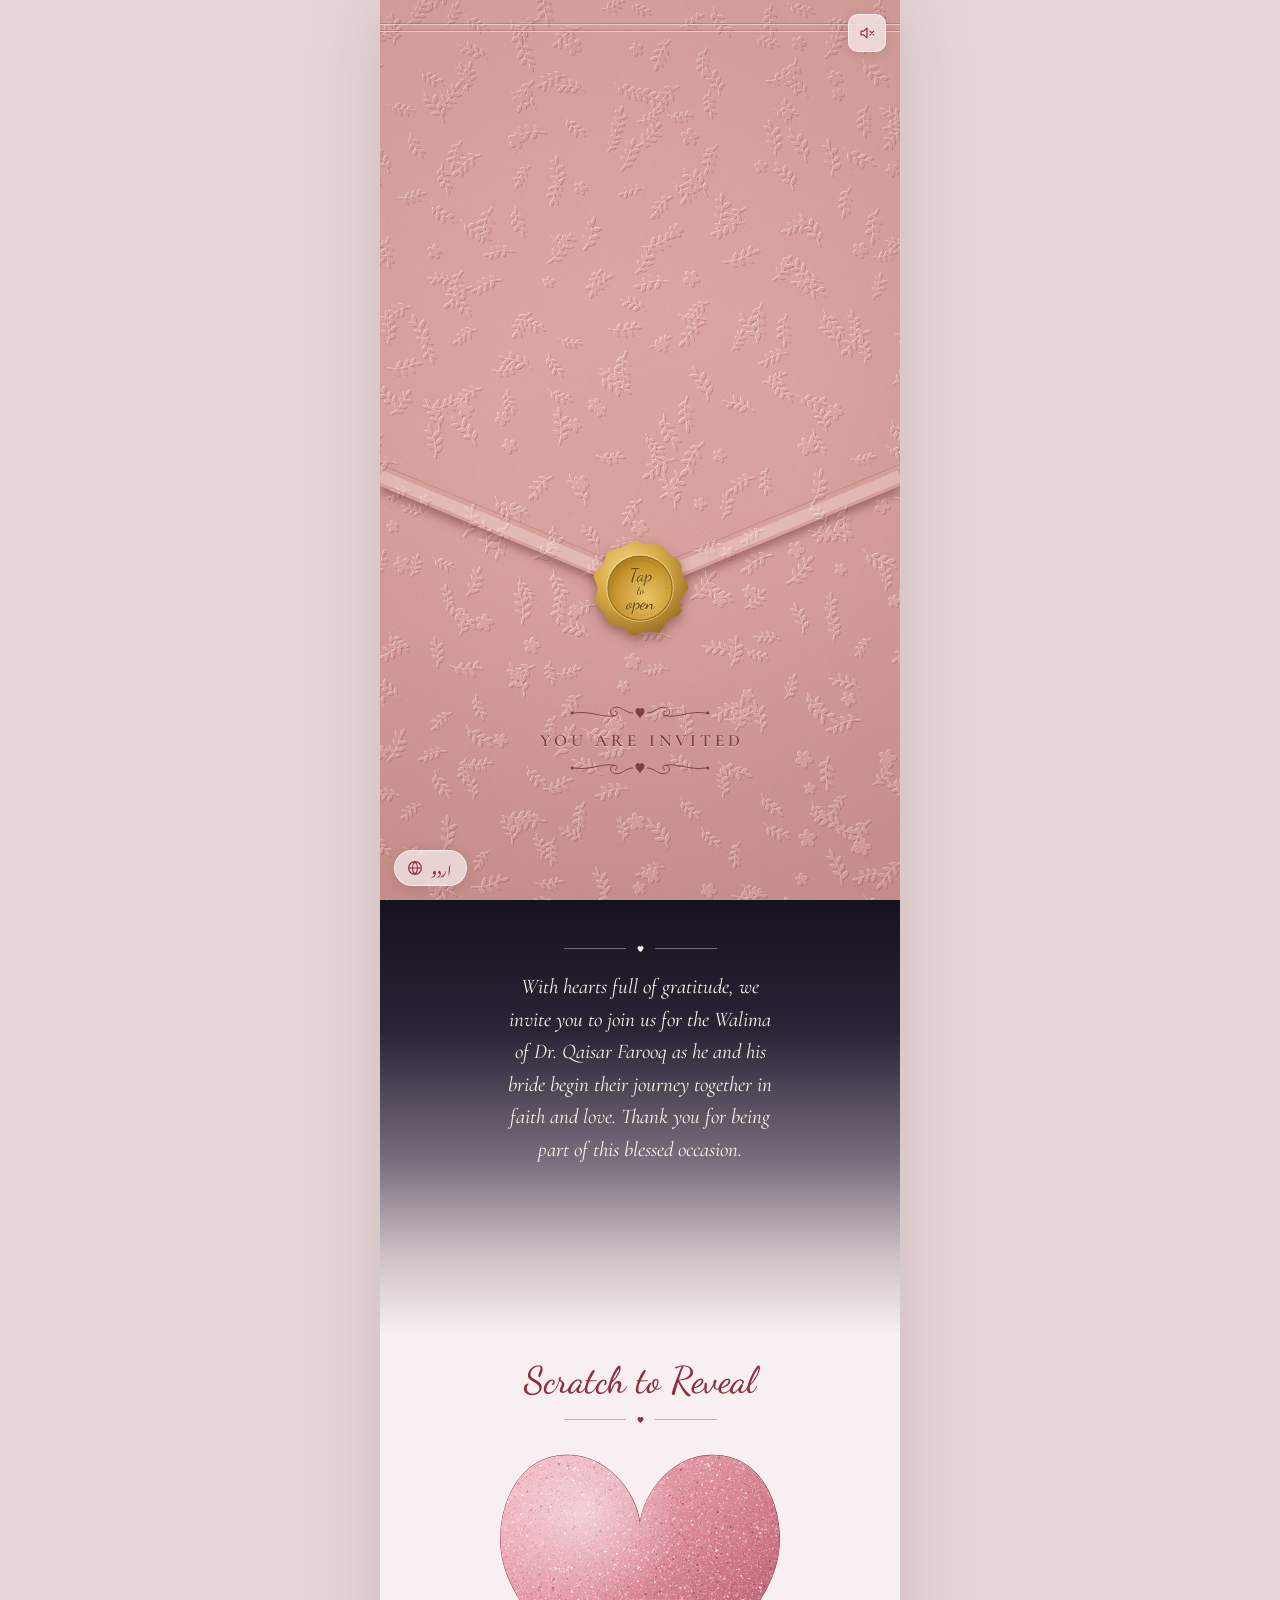
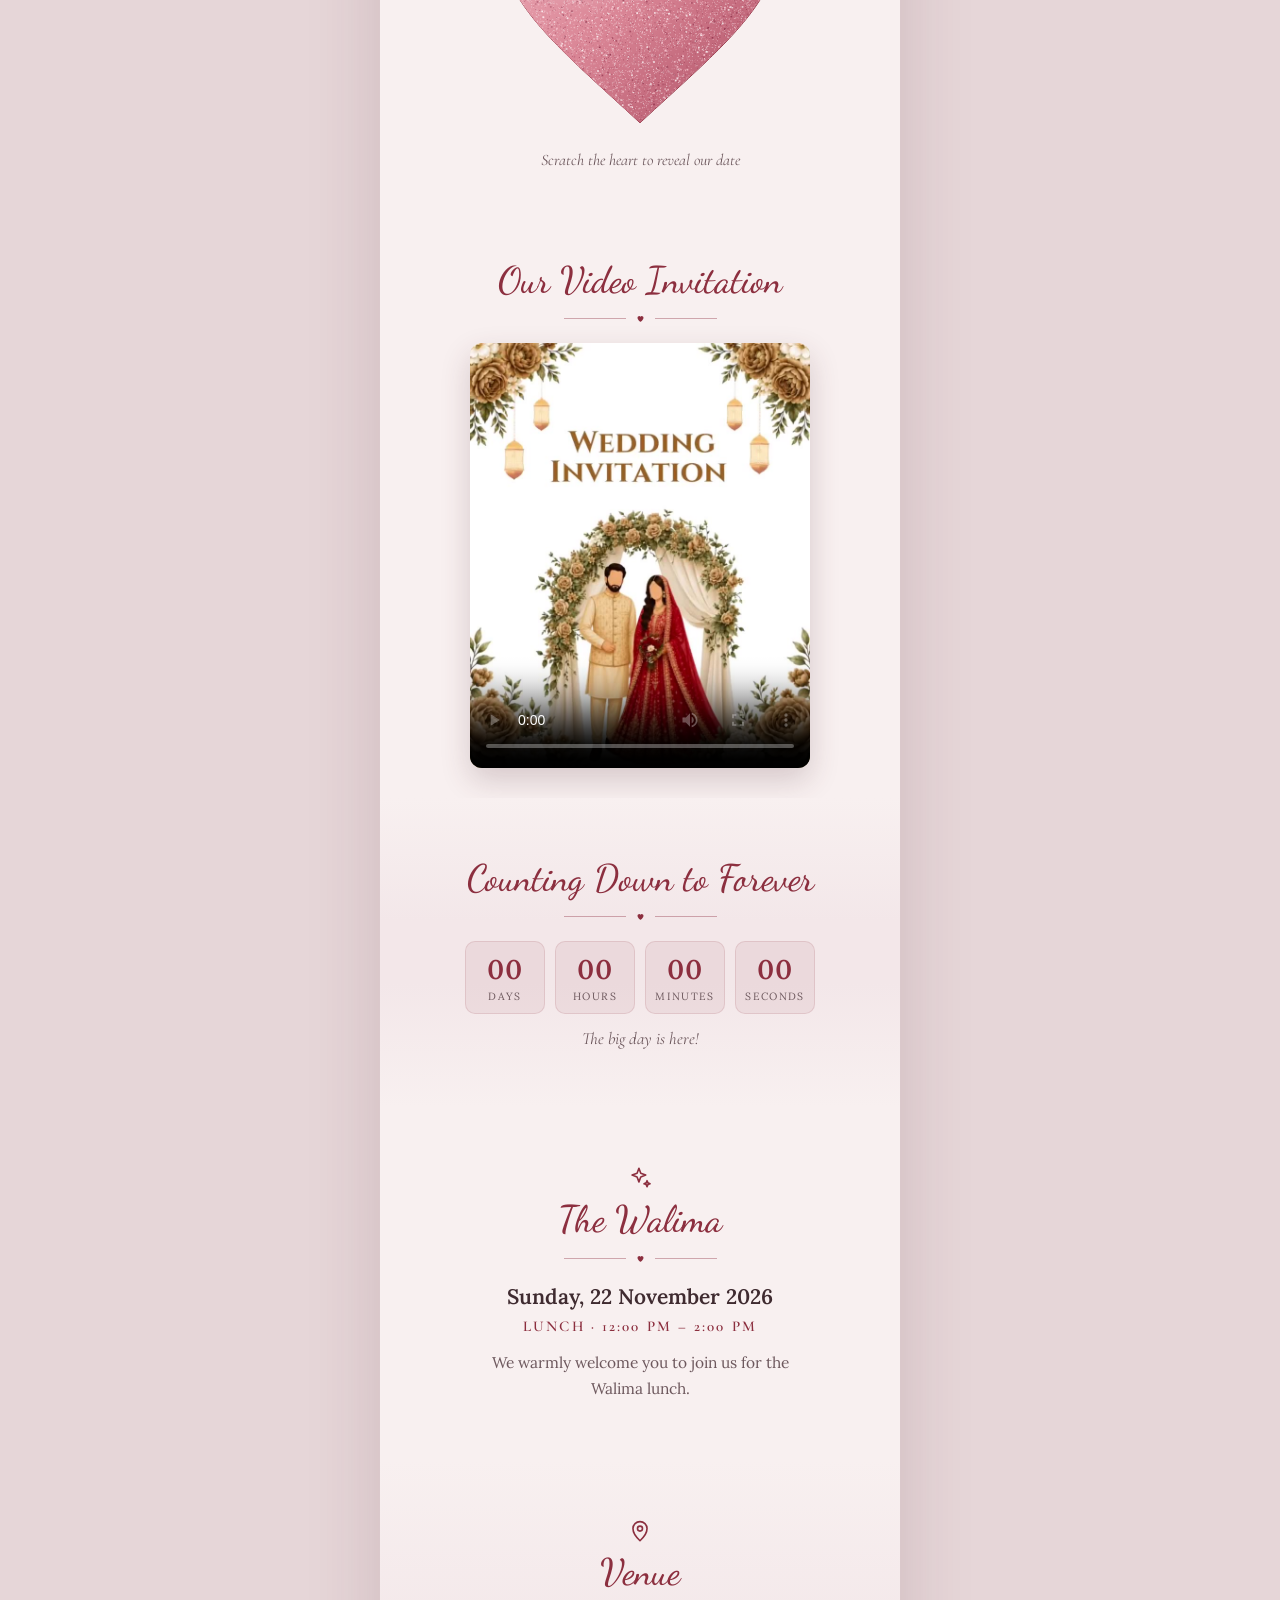
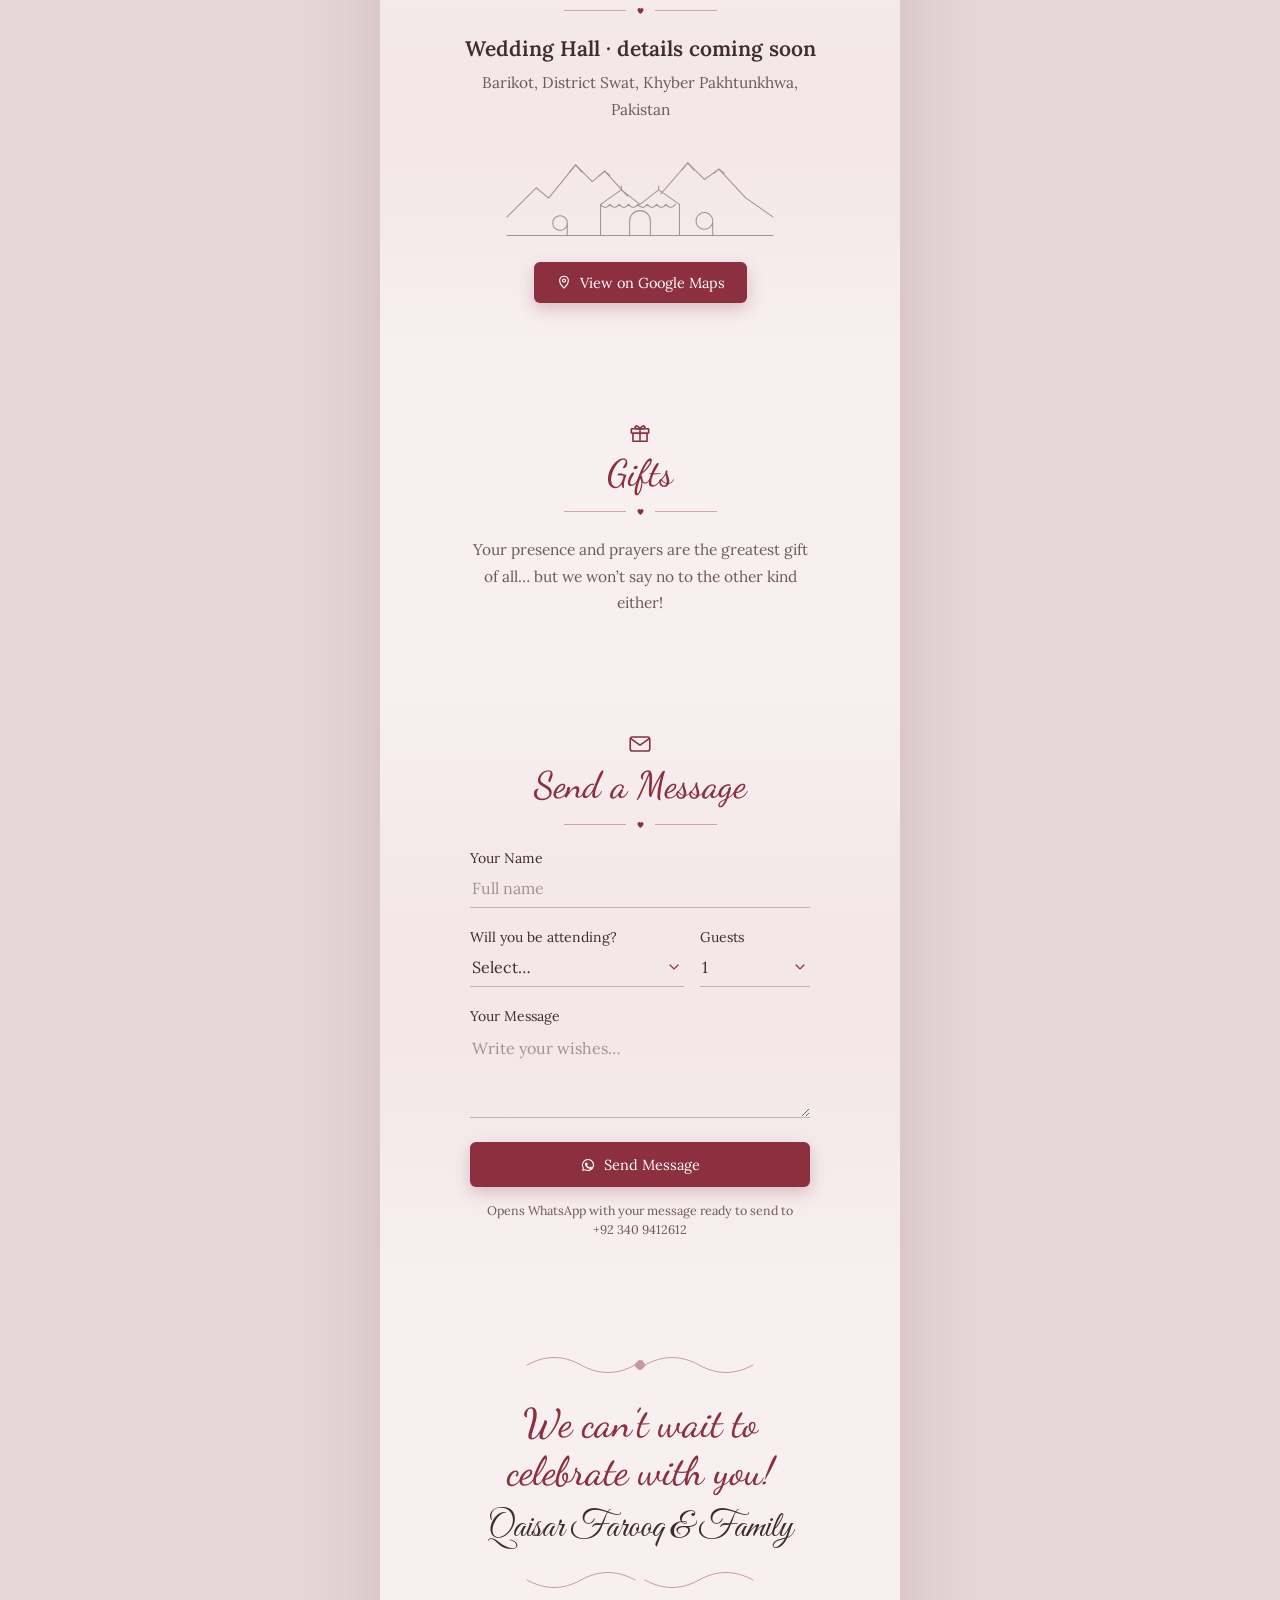
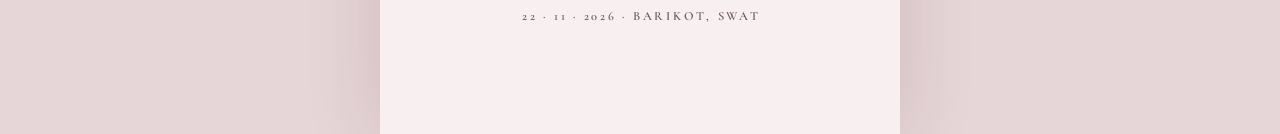
==== walima/index.html @ d9dbf545 "Walima invitation: add background music Co-Authored-By: Claude Opus 5.5 <noreply@anthropic.com> Clau" ====
<!doctype html>
<html lang="en">
<head>
<meta charset="utf-8">
<meta name="viewport" content="width=device-width,initial-scale=1,viewport-fit=cover">
<meta property="og:type" content="website">
<meta property="og:url" content="https://qaisarfarooq17.github.io/walima/">
<meta property="og:title" content="Walima Invitation · Dr. Qaisar Farooq">
<meta property="og:description" content="Mr. Muhammad Siddiq requests your presence at the Walima of his son. Sunday, 22 November 2026 · Lunch 12:00–2:00 PM · Barikot, Swat.">
<meta property="og:image" content="https://qaisarfarooq17.github.io/walima/preview-v3.jpg">
<meta property="og:image:secure_url" content="https://qaisarfarooq17.github.io/walima/preview-v3.jpg">
<meta property="og:image:type" content="image/jpeg">
<meta property="og:image:width" content="1200">
<meta property="og:image:height" content="630">
<meta property="og:image:alt" content="Walima invitation of Dr. Qaisar Farooq, Sunday 22 November 2026">
<meta name="twitter:card" content="summary_large_image">
<meta name="description" content="Mr. Muhammad Siddiq requests your presence at the Walima of his son. Sunday, 22 November 2026 · Lunch 12:00–2:00 PM · Barikot, Swat.">
<meta name="theme-color" content="#D8A29F">
<link rel="icon" href="data:image/svg+xml,%3Csvg xmlns='http://www.w3.org/2000/svg' viewBox='0 0 24 24'%3E%3Cpath fill='%238C2F3F' d='M12 21s-8-5-8-11a4.5 4.5 0 0 1 8-2.8A4.5 4.5 0 0 1 20 10c0 6-8 11-8 11z'/%3E%3C/svg%3E">
<link rel="apple-touch-icon" href="preview-v3.jpg">
<style>:root{padding-top:env(safe-area-inset-top,0px);padding-bottom:env(safe-area-inset-bottom,0px)}body{margin:0}img{max-width:100%}[hidden]{display:none!important}</style>
<title>Walima Invitation · Dr. Qaisar Farooq</title>
<meta name="claude:viewport-fit-sides" content="cover">
<link rel="preconnect" href="https://fonts.googleapis.com">
<link rel="preconnect" href="https://fonts.gstatic.com" crossorigin>
<link rel="stylesheet" href="https://fonts.googleapis.com/css2?family=Amiri&family=Cormorant+Garamond:ital,wght@0,500;0,600;1,400;1,500&family=Dancing+Script:wght@500;600&family=Great+Vibes&family=Lora:ital,wght@0,400;0,500;0,600;1,400&family=Noto+Nastaliq+Urdu:wght@400;600&display=swap">
</head>
<body>
<style>
/* Layout: one phone-width column of stacked bands; an embossed envelope covers it until the seal is tapped */
:root{
  --paper:#F8F0F0;
  --paper-2:#F3E7E9;
  --ink:#3F2B30;
  --ink-soft:#6D585D;
  --wine:#8C2F3F;
  --gold:#C9A14F;
  --cream:#FFF4EA;
  --night:#15121E;
  --outer:#E6D6D8;
  --f-names:"Great Vibes","Pinyon Script","Snell Roundhand",cursive;
  --f-script:"Dancing Script","Great Vibes",cursive;
  --f-serif:"Lora",Georgia,"Times New Roman",serif;
  --f-display:"Cormorant Garamond","Lora",Georgia,serif;
  --f-urdu:"Noto Nastaliq Urdu","Jameel Noori Nastaleeq","Urdu Typesetting",serif;
  --col:520px;
  color-scheme:light;
}
html{background:var(--outer)}
body{background:var(--outer);color:var(--ink);font-family:var(--f-serif);-webkit-font-smoothing:antialiased;-webkit-tap-highlight-color:transparent}
body.locked{overflow:hidden}
*,*::before,*::after{box-sizing:border-box}
.app{max-width:var(--col);margin:0 auto;background:var(--paper);position:relative;overflow-x:clip;box-shadow:0 0 70px rgba(80,40,50,.16)}
.vh{position:absolute;width:1px;height:1px;overflow:hidden;clip:rect(0 0 0 0);white-space:nowrap}

/* ---------- Envelope ---------- */
.envelope{position:fixed;top:0;bottom:0;left:0;right:0;margin:0 auto;width:100%;max-width:var(--col);z-index:100;perspective:1700px;overflow:hidden;background:#D8A29F;transition:opacity .95s ease}
.envelope.fade{opacity:0;pointer-events:none}
.pc{position:absolute;inset:0;background-size:100% 100%;background-repeat:no-repeat}
.env-back::before,.env-back::after{content:"";position:absolute;left:0;right:0;height:1px;background:rgba(122,58,58,.28);box-shadow:0 1px 0 rgba(255,236,232,.6)}
.env-back::before{top:2.6%}
.env-back::after{top:3.3%}
.env-inside{-webkit-clip-path:polygon(0 36%,100% 36%,100% 100%,0 100%);clip-path:polygon(0 36%,100% 36%,100% 100%,0 100%);background:linear-gradient(180deg,#6F3439 36%,#93565A 50%,#B07473 64%)}
.env-pocket{-webkit-clip-path:polygon(0 50%,50% 62%,100% 50%,100% 100%,0 100%);clip-path:polygon(0 50%,50% 62%,100% 50%,100% 100%,0 100%)}
.edge{position:absolute;inset:0;width:100%;height:100%;overflow:visible;pointer-events:none}
.env-invited{position:absolute;left:0;right:0;top:78%;display:flex;flex-direction:column;align-items:center;gap:6px;color:#7B3C43;text-shadow:0 1px 0 rgba(255,236,232,.55)}
.env-invited svg{width:150px;height:22px}
.env-invited span{font-family:var(--f-display);font-weight:600;font-size:17px;letter-spacing:.24em;padding-left:.24em}
.flap{position:absolute;inset:0;transform-origin:50% 36%;transform-style:preserve-3d;-webkit-transform-style:preserve-3d;transition:transform 1.25s cubic-bezier(.55,.05,.25,1);z-index:4}
.envelope.open .flap{transform:rotateX(180deg)}
.flap-front,.flap-back{position:absolute;inset:0;-webkit-backface-visibility:hidden;backface-visibility:hidden}
.flap-shadow{position:absolute;inset:0;width:100%;height:100%;pointer-events:none;filter:blur(5px);transform:translateY(6px);transition:opacity .35s}
.envelope.open .flap-shadow{opacity:0}
.flap-shape{-webkit-clip-path:polygon(0 36%,100% 36%,100% 54%,50% 66%,0 54%);clip-path:polygon(0 36%,100% 36%,100% 54%,50% 66%,0 54%)}
.flap-back{transform:rotateX(180deg);transform-origin:50% 51%;-webkit-clip-path:polygon(0 66%,100% 66%,100% 48%,50% 36%,0 48%);clip-path:polygon(0 66%,100% 66%,100% 48%,50% 36%,0 48%);background:linear-gradient(0deg,#A8676A 36%,#C08383 66%)}
.seal{position:absolute;left:50%;top:66%;width:104px;height:104px;margin:-58px 0 0 -52px;border:0;padding:0;background:none;cursor:pointer;border-radius:50%;filter:drop-shadow(0 5px 6px rgba(80,32,30,.45));animation:breathe 2.6s ease-in-out infinite;transition:transform .18s}
.seal svg{width:100%;height:100%;display:block}
.seal:focus-visible{outline:2px solid #fff;outline-offset:4px}
.seal.pressed{animation:none;transform:scale(.92)}
@keyframes breathe{0%,100%{transform:scale(1)}50%{transform:scale(1.045)}}
.burst{position:absolute;left:50%;top:47%;width:1000px;height:1000px;margin:-500px 0 0 -500px;border-radius:50%;pointer-events:none;opacity:0;transform:scale(.05);z-index:6;
  background:radial-gradient(circle,#fff 0,rgba(255,255,255,.98) 9%,rgba(255,246,238,.85) 22%,rgba(255,236,226,0) 56%),repeating-conic-gradient(from 0deg,rgba(255,255,255,.55) 0 2.5deg,rgba(255,255,255,0) 2.5deg 11deg);
  -webkit-mask:radial-gradient(circle,#000 0,#000 30%,transparent 62%);mask:radial-gradient(circle,#000 0,#000 30%,transparent 62%)}
.envelope.bursting .burst{animation:burst 1.15s cubic-bezier(.2,.7,.3,1) forwards}
@keyframes burst{0%{opacity:0;transform:scale(.05) rotate(0)}25%{opacity:1}100%{opacity:1;transform:scale(2.6) rotate(25deg)}}

/* ---------- Hero ---------- */
.hero{position:relative;min-height:100vh;min-height:100svh;display:flex;flex-direction:column;align-items:center;justify-content:center;color:var(--cream);background:var(--night);isolation:isolate;overflow:hidden}
.hero .scene,.hero .petals{position:absolute;inset:0;width:100%;height:100%}
.hero .scene{z-index:-4}
.hero .petals{z-index:-1;pointer-events:none}
.hero::after{content:"";position:absolute;left:0;right:0;bottom:0;height:20%;background:linear-gradient(180deg,rgba(21,18,30,0),var(--night));z-index:-1;pointer-events:none}
.curtain{position:absolute;top:0;bottom:0;width:41%;z-index:-2;pointer-events:none}
.curtain.l{left:0;transform-origin:0 0}
.curtain.r{right:0;transform-origin:100% 0}
.drape{position:absolute;inset:0;transform-origin:50% 0;animation:sway 9s ease-in-out infinite alternate;
  background:linear-gradient(180deg,rgba(255,255,255,.14),rgba(255,255,255,0) 50%,rgba(200,214,250,.06)),
  repeating-linear-gradient(90deg,rgba(150,172,228,.05) 0,rgba(222,231,255,.24) 15px,rgba(140,162,222,.04) 31px,rgba(206,219,255,.17) 41px,rgba(150,172,228,.05) 54px);
  -webkit-mask:var(--m) 0 0/100% 100% no-repeat;mask:var(--m) 0 0/100% 100% no-repeat}
.curtain.l .drape{--m:url("data:image/svg+xml,%3Csvg xmlns='http://www.w3.org/2000/svg' viewBox='0 0 100 100' preserveAspectRatio='none'%3E%3Cpath d='M0 0H100C80 16 52 38 36 55C29 62 29 65 34 71C46 84 57 93 64 100H0Z'/%3E%3C/svg%3E")}
.curtain.r .drape{--m:url("data:image/svg+xml,%3Csvg xmlns='http://www.w3.org/2000/svg' viewBox='0 0 100 100' preserveAspectRatio='none'%3E%3Cpath d='M100 0H0C20 16 48 38 64 55C71 62 71 65 66 71C54 84 43 93 36 100H100Z'/%3E%3C/svg%3E");animation-delay:-4.5s}
@keyframes sway{from{transform:skewX(-1.3deg)}to{transform:skewX(1.5deg)}}
.revealed .curtain{animation:part 2.6s cubic-bezier(.2,.75,.2,1) both}
@keyframes part{from{transform:scaleX(2.4)}to{transform:none}}

.hero-copy{position:relative;text-align:center;max-width:420px;width:100%;padding-block:56px 120px;padding-left:max(30px,env(safe-area-inset-left,0px));padding-right:max(30px,env(safe-area-inset-right,0px));text-shadow:0 1px 14px rgba(10,6,20,.6),0 0 2px rgba(10,6,20,.35)}
.hero-copy::before{content:"";position:absolute;inset:10% 2%;background:radial-gradient(closest-side,rgba(14,10,26,.46),rgba(14,10,26,0));z-index:-1}
.bismillah{font-family:"Amiri","Noto Naskh Arabic","Traditional Arabic",serif;font-size:25px;line-height:1.7;margin:0 0 10px;direction:rtl}
.h-heart{width:22px;height:22px;color:#fff;display:block;margin:0 auto}
.welcome{font-family:var(--f-display);font-style:italic;font-size:19px;line-height:1.45;margin:12px 0 0}
.rule{display:flex;align-items:center;justify-content:center;gap:10px;color:var(--wine);margin:12px auto 20px}
.rule i{display:block;width:62px;height:1px;background:currentColor;opacity:.38}
.rule svg{width:9px;height:9px;flex:none}
.hero .rule{color:var(--cream);margin:10px auto 0}
.name{font-family:var(--f-names);font-weight:400;font-size:clamp(50px,14.5vw,68px);line-height:1.08;margin:4px 0 0;text-wrap:balance;color:#fff;text-shadow:0 0 22px rgba(255,214,196,.38),0 2px 10px rgba(0,0,0,.45)}
.family{font-family:var(--f-display);font-weight:500;font-size:18.5px;line-height:1.35;margin:0}
.creds{font-family:var(--f-display);font-size:17px;line-height:1.35;margin:3px 0 0;opacity:.92}
.amp{font-family:var(--f-names);font-size:42px;line-height:1;margin:10px 0 0}
.name.n2{font-size:clamp(40px,11vw,52px);margin-top:2px}
.of{font-family:var(--f-display);font-style:italic;font-size:19px;margin:2px 0 0}
.scroll-cue{position:absolute;left:0;right:0;bottom:calc(20px + env(safe-area-inset-bottom,0px));display:flex;flex-direction:column;align-items:center;gap:2px;font-family:var(--f-display);font-weight:600;font-size:12.5px;letter-spacing:.3em;padding-left:.3em;color:var(--cream);opacity:.85}
.scroll-cue svg{width:16px;height:16px;animation:nudge 1.8s ease-in-out infinite}
@keyframes nudge{0%,100%{transform:translateY(0)}50%{transform:translateY(5px)}}
.revealed .hero-copy > *{animation:rise 1.1s cubic-bezier(.2,.7,.2,1) both}
.revealed .hero-copy > :nth-child(1){animation-delay:.25s}
.revealed .hero-copy > :nth-child(2){animation-delay:.4s}
.revealed .hero-copy > :nth-child(3){animation-delay:.55s}
.revealed .hero-copy > :nth-child(4){animation-delay:.7s}
.revealed .hero-copy > :nth-child(5){animation-delay:.9s}
.revealed .hero-copy > :nth-child(6){animation-delay:1.05s}
.revealed .hero-copy > :nth-child(7){animation-delay:1.2s}
.revealed .hero-copy > :nth-child(8){animation-delay:1.4s}
.revealed .hero-copy > :nth-child(9){animation-delay:1.55s}
.revealed .hero-copy > :nth-child(10){animation-delay:1.7s}
.revealed .hero-copy > :nth-child(11){animation-delay:1.85s}
@keyframes rise{from{opacity:0;transform:translateY(14px)}to{opacity:1;transform:none}}

/* ---------- Bands ---------- */
.message{background:linear-gradient(180deg,var(--night) 0%,#2A2434 30%,#7A6E7E 60%,#CFC2C7 82%,var(--paper) 100%);color:var(--cream);text-align:center;padding-block:44px 170px;padding-left:max(28px,env(safe-area-inset-left,0px));padding-right:max(28px,env(safe-area-inset-right,0px))}
.message .rule{color:var(--cream);margin:0 auto 18px}
.message p{font-family:var(--f-display);font-style:italic;font-size:21px;line-height:1.55;max-width:30ch;margin:0 auto}
.band{position:relative;text-align:center;padding-block:58px;padding-left:max(24px,env(safe-area-inset-left,0px));padding-right:max(24px,env(safe-area-inset-right,0px))}
.band.alt{background:linear-gradient(180deg,var(--paper),var(--paper-2) 40%,var(--paper-2) 60%,var(--paper))}
.sec-icon{display:block;width:26px;height:26px;margin:0 auto 6px;color:var(--wine)}
.sec-title{font-family:var(--f-script);font-weight:500;font-size:37px;line-height:1.2;color:var(--wine);margin:0;text-wrap:balance}
.body-text{font-size:15.5px;line-height:1.7;color:var(--ink-soft);max-width:34ch;margin:0 auto}
.lead{font-family:var(--f-serif);font-weight:600;font-size:21px;line-height:1.35;color:var(--ink);margin:0 0 6px;text-wrap:balance}

/* scratch */
.reveal{padding-top:22px}
.sec-title.swap{animation:swap .9s ease both}
@keyframes swap{0%{opacity:0;transform:translateY(6px)}100%{opacity:1;transform:none}}
.scratch-wrap{position:relative;width:min(290px,78vw);max-width:100%;aspect-ratio:1/1;margin:4px auto 0}
.scratch-under{position:absolute;inset:0;display:flex;flex-direction:column;align-items:center;justify-content:center;padding:19% 20% 13%;text-align:center}
.scratch-under .outline{position:absolute;inset:0;width:100%;height:100%;color:var(--wine);overflow:visible}
.su-invite{font-family:var(--f-display);font-style:italic;font-size:18px;color:var(--ink-soft);margin:0}
.su-date{font-family:var(--f-serif);font-weight:600;font-size:19px;line-height:1.3;color:var(--ink);margin:4px 0 2px}
.su-day{font-size:13.5px;color:var(--ink-soft);margin:0}
.su-time{font-size:12px;letter-spacing:.12em;color:var(--ink-soft);margin:2px 0 0}
#scratch{position:absolute;inset:0;width:100%;height:100%;touch-action:none;cursor:pointer;transition:opacity 1s ease,transform 1s ease;border-radius:12px}
#scratch:focus-visible{outline:2px dashed var(--wine);outline-offset:6px}
#scratch.gone{opacity:0;transform:scale(1.07);pointer-events:none}
.scratch-hint{font-family:var(--f-display);font-style:italic;font-size:16px;color:var(--ink-soft);margin:16px 0 0;transition:opacity .6s}
.scratch-hint.hide{opacity:0}
#confetti{position:absolute;inset:0;width:100%;height:100%;pointer-events:none;z-index:2}

/* keepsake */
.keepsake{padding-block:30px}
.mono{position:relative;width:min(300px,80vw);max-width:100%;aspect-ratio:1/1;margin:0 auto}
.mono canvas{position:absolute;inset:0;width:100%;height:100%}
.mono .ini{direction:ltr;position:absolute;inset:0;display:flex;flex-direction:column;align-items:center;justify-content:center;font-family:var(--f-names);font-size:clamp(50px,16vw,68px);line-height:1;color:var(--wine);padding-top:8px}
.mono .ini small{font-family:var(--f-display);font-weight:600;font-size:12px;letter-spacing:.24em;padding-left:.24em;color:var(--ink-soft);margin-top:10px}
.photo{display:block;width:100%;max-width:100%;border-radius:12px;box-shadow:0 10px 30px rgba(80,40,50,.18)}
.vid{width:min(340px,86vw);max-width:100%;aspect-ratio:4/5;margin:0 auto;border-radius:12px;overflow:hidden;background:#F1E6DD;box-shadow:0 12px 30px rgba(80,40,50,.2)}
.vid video{display:block;width:100%;height:100%;object-fit:cover}

/* countdown */
.count{display:grid;grid-template-columns:repeat(4,minmax(0,1fr));gap:10px;max-width:350px;margin:0 auto}
.tile{background:rgba(140,47,63,.07);border:1px solid rgba(140,47,63,.13);border-radius:10px;padding:13px 2px 10px;min-width:0}
.tile b{display:block;font-family:var(--f-serif);font-weight:600;font-size:27px;line-height:1.1;color:var(--wine);font-variant-numeric:tabular-nums}
.tile span{display:block;margin-top:4px;font-size:10.5px;letter-spacing:.13em;text-transform:uppercase;color:var(--ink-soft)}
.count-note{font-family:var(--f-display);font-style:italic;font-size:17px;color:var(--ink-soft);margin:14px 0 0}

/* timeline */
.tl{list-style:none;margin:0 auto;padding:0;max-width:330px;text-align:start;position:relative;padding-inline-start:28px}
.tl::before{content:"";position:absolute;inset-inline-start:5px;top:9px;bottom:14px;width:1px;background:rgba(140,47,63,.3)}
.tl li{position:relative;padding-bottom:22px}
.tl li:last-child{padding-bottom:0}
.tl li::before{content:"";position:absolute;inset-inline-start:-28px;top:7px;width:11px;height:11px;border-radius:50%;background:var(--wine);box-shadow:0 0 0 4px var(--paper)}
.tl h3{font-family:var(--f-serif);font-weight:600;font-size:17.5px;color:var(--wine);margin:0}
.tl .when{font-size:13.5px;color:var(--ink);margin:2px 0 0}
.tl .note{font-size:14.5px;line-height:1.55;color:var(--ink-soft);margin:2px 0 0}

/* venue */
.venue-art{display:block;width:100%;max-width:270px;height:auto;margin:18px auto 22px;color:var(--ink-soft);opacity:.6}
.btn{display:inline-flex;align-items:center;justify-content:center;gap:8px;background:var(--wine);color:#fff;text-decoration:none;font-family:var(--f-serif);font-size:14.5px;line-height:1.2;padding:12px 22px;border-radius:6px;box-shadow:0 6px 16px rgba(140,47,63,.25);border:0;cursor:pointer}
.btn svg{width:16px;height:16px}
.btn:hover{background:#7A2636}
.btn:focus-visible{outline:2px solid var(--wine);outline-offset:3px}

/* dress + events */
.pair{display:grid;gap:26px;max-width:330px;margin:0 auto}
.pair h3,.ev h3{font-family:var(--f-serif);font-weight:600;font-size:18px;color:var(--wine);margin:0}
.mini{display:block;width:34px;height:1px;background:rgba(140,47,63,.35);margin:8px auto 8px}
.events{display:grid;gap:24px;max-width:330px;margin:0 auto}
.barat .when{font-family:var(--f-display);font-weight:600;font-size:15px;letter-spacing:.14em;color:var(--wine);margin:2px 0 14px}
.ur .barat .when{letter-spacing:0;font-size:15px;line-height:2}

/* form */
.form{max-width:340px;margin:0 auto;text-align:start;display:grid;gap:20px}
.field label{display:block;font-size:14px;color:var(--ink);margin-bottom:2px}
.field input,.field select,.field textarea{width:100%;font-family:inherit;font-size:16px;color:var(--ink);background:transparent;border:0;border-bottom:1px solid rgba(109,88,93,.38);padding:9px 2px;border-radius:0;-webkit-appearance:none;appearance:none}
.field input::placeholder,.field textarea::placeholder{color:rgba(109,88,93,.6)}
.field textarea{resize:vertical;min-height:72px;line-height:1.5}
.field select{background-image:url("data:image/svg+xml,%3Csvg xmlns='http://www.w3.org/2000/svg' viewBox='0 0 24 24' fill='none' stroke='%238C2F3F' stroke-width='1.8' stroke-linecap='round'%3E%3Cpath d='M6 9l6 6 6-6'/%3E%3C/svg%3E");background-repeat:no-repeat;background-size:16px;background-position:right 2px center;padding-right:24px}
.field input:focus,.field select:focus,.field textarea:focus{outline:none;border-bottom-color:var(--wine);box-shadow:0 1px 0 var(--wine)}
.row2{display:grid;grid-template-columns:minmax(0,1fr) 110px;gap:16px}
.send{width:100%;padding:14px}
.form-note{font-size:12.5px;line-height:1.5;color:var(--ink-soft);text-align:center;margin:-6px 0 0}
.form-err{color:var(--wine);font-size:13.5px;margin:6px 0 0}

/* closing */
.closing{padding-block:56px 110px}
.wave{display:block;width:230px;max-width:100%;height:24px;margin:0 auto;color:var(--wine);opacity:.45}
.closing .sec-title{font-size:40px;margin:22px auto 4px;max-width:12ch}
.closing .names{font-family:var(--f-names);font-size:36px;color:var(--ink);margin:10px 0 18px}
.closing .date-line{font-family:var(--f-display);font-weight:600;letter-spacing:.22em;font-size:12.5px;color:var(--ink-soft);margin:16px 0 0;padding-left:.22em}

/* floating controls */
.fab{position:fixed;z-index:200;display:inline-flex;align-items:center;justify-content:center;gap:7px;border:1px solid rgba(255,255,255,.6);background:rgba(255,255,255,.6);-webkit-backdrop-filter:blur(8px);backdrop-filter:blur(8px);color:var(--wine);font-family:var(--f-serif);font-size:13.5px;cursor:pointer;box-shadow:0 2px 12px rgba(60,20,30,.14)}
.fab svg{width:18px;height:18px}
.fab:focus-visible{outline:2px solid var(--wine);outline-offset:2px}
.fab-sound{top:calc(14px + env(safe-area-inset-top,0px));right:max(calc(14px + env(safe-area-inset-right,0px)),calc((100vw - var(--col))/2 + 14px));width:38px;height:38px;border-radius:10px}
.fab-lang{bottom:calc(14px + env(safe-area-inset-bottom,0px));left:max(calc(14px + env(safe-area-inset-left,0px)),calc((100vw - var(--col))/2 + 14px));padding:6px 14px 6px 11px;border-radius:999px;min-height:36px}
.fab-lang .lbl-ur{font-family:var(--f-urdu);font-size:14px;line-height:1}
.fab .off{display:none}
.fab.muted .on{display:none}
.fab.muted .off{display:block}

/* ---------- Urdu ---------- */
.ur [data-i18n]{font-family:var(--f-urdu);font-style:normal;letter-spacing:0}
.ur .name{font-family:var(--f-urdu);font-weight:600;font-size:clamp(32px,9.5vw,44px);line-height:2;margin:0}
.ur .name.n2{font-size:clamp(28px,8.5vw,38px)}
.ur .of{font-size:15px;line-height:2}
.ur .amp{font-family:var(--f-urdu);font-size:26px;line-height:2;margin:4px 0 -6px}
.ur .welcome{font-size:16px;line-height:2.2}
.ur .family{font-size:15px;line-height:2.1}
.ur .creds{font-size:14px;line-height:2.1}
.ur .sec-title{font-size:27px;line-height:2.1;font-weight:400}
.ur .closing .sec-title{font-size:28px;max-width:16ch}
.ur .message p{font-size:17px;line-height:2.3}
.ur .body-text,.ur .tl .note,.ur .ev p{font-size:14px;line-height:2.2}
.ur .tl h3,.ur .pair h3,.ur .ev h3,.ur .lead{font-size:16px;line-height:2;font-weight:600}
.ur .tl .when,.ur .su-day,.ur .su-time{font-size:13px;line-height:2}
.ur .su-invite{font-size:15px;line-height:2}
.ur .su-date{font-size:16px;line-height:2}
.ur .tile span{font-size:12px;letter-spacing:0;line-height:1.8}
.ur .scroll-cue{letter-spacing:0;font-size:13px;padding-left:0}
.envelope.ur .seal text{font-size:12px}
.ur .env-invited span{letter-spacing:0;font-size:19px;padding-left:0;line-height:2}
.ur .field label{font-size:13.5px;line-height:2}
.ur .field input,.ur .field textarea,.ur .field select{font-family:var(--f-urdu);font-size:15px;line-height:2}
.ur .field select{background-position:left 2px center;padding-right:2px;padding-left:24px}
.ur .btn,.ur .form-note,.ur .form-err,.ur .scratch-hint,.ur .count-note{font-family:var(--f-urdu);font-style:normal;line-height:2}
.ur .closing .names{font-family:var(--f-urdu);font-size:24px;line-height:2}
.ur .date-line{letter-spacing:0;font-family:var(--f-urdu);padding-left:0}

@media (prefers-reduced-motion:reduce){
  *,*::before,*::after{animation-duration:.01ms!important;animation-iteration-count:1!important;transition-duration:.01ms!important}
}
</style>

<div class="app" id="app" lang="en">
  <!-- Hero -->
  <section class="hero" id="hero" aria-label="Invitation">
    <canvas class="scene" id="scene" aria-hidden="true"></canvas>
    <div class="curtain l" aria-hidden="true"><div class="drape"></div></div>
    <div class="curtain r" aria-hidden="true"><div class="drape"></div></div>
    <canvas class="petals" id="petals" aria-hidden="true"></canvas>
    <div class="hero-copy" id="heroCopy">
      <p class="bismillah" id="bismillah" hidden>بِسْمِ اللّٰهِ الرَّحْمٰنِ الرَّحِيْمِ</p>
      <svg class="h-heart" viewBox="0 0 24 24" aria-hidden="true"><path fill="currentColor" d="M12 20.5s-7.5-4.6-7.5-10.4A4.2 4.2 0 0 1 12 7.4a4.2 4.2 0 0 1 7.5 2.7c0 5.8-7.5 10.4-7.5 10.4z"/></svg>
      <p class="welcome" data-i18n="ui.welcome"></p>
      <div class="rule" aria-hidden="true"><i></i><svg viewBox="0 0 24 24"><path fill="currentColor" d="M12 21s-8-5-8-11a4.5 4.5 0 0 1 8-2.8A4.5 4.5 0 0 1 20 10c0 6-8 11-8 11z"/></svg><i></i></div>
      <h1 class="name" data-i18n="cfg.groom.name"></h1>
      <p class="family" data-i18n="cfg.groom.family"></p>
      <div class="amp" data-i18n="ui.amp"></div>
      <p class="of" data-i18n="cfg.bride.label"></p>
      <p class="name n2" data-i18n="cfg.bride.father"></p>
    </div>
    <div class="scroll-cue" aria-hidden="true"><span data-i18n="ui.scroll"></span><svg viewBox="0 0 24 24" fill="none" stroke="currentColor" stroke-width="1.6" stroke-linecap="round"><path d="M6 9l6 6 6-6"/></svg></div>
  </section>

  <!-- Message -->
  <section class="message">
    <div class="rule" aria-hidden="true"><i></i><svg viewBox="0 0 24 24"><path fill="currentColor" d="M12 21s-8-5-8-11a4.5 4.5 0 0 1 8-2.8A4.5 4.5 0 0 1 20 10c0 6-8 11-8 11z"/></svg><i></i></div>
    <p data-i18n="cfg.message"></p>
  </section>

  <!-- Scratch to reveal -->
  <section class="band reveal" id="reveal">
    <canvas id="confetti" aria-hidden="true"></canvas>
    <h2 class="sec-title" id="revealTitle" data-i18n="ui.scratchTitle"></h2>
    <div class="rule" aria-hidden="true"><i></i><svg viewBox="0 0 24 24"><path fill="currentColor" d="M12 21s-8-5-8-11a4.5 4.5 0 0 1 8-2.8A4.5 4.5 0 0 1 20 10c0 6-8 11-8 11z"/></svg><i></i></div>
    <div class="scratch-wrap" id="scratchWrap">
      <div class="scratch-under">
        <svg class="outline" viewBox="-2 -2 104 104" aria-hidden="true"><path d="M50 28C50 18 40 2 24 2C6 2 0 20 0 32C0 55 22 72 50 98C78 72 100 55 100 32C100 20 94 2 76 2C60 2 50 18 50 28Z" fill="rgba(255,255,255,.35)" stroke="currentColor" stroke-width="1" vector-effect="non-scaling-stroke"/></svg>
        <p class="su-invite" data-i18n="ui.youreInvited"></p>
        <p class="su-date" data-i18n="cfg.event.date"></p>
        <p class="su-day" data-i18n="cfg.event.weekday"></p>
        <p class="su-time" data-i18n="cfg.event.time"></p>
      </div>
      <canvas id="scratch"></canvas>
    </div>
    <p class="scratch-hint" id="scratchHint" data-i18n="ui.scratchHint"></p>
  </section>

  <!-- Keepsake (monogram or photo) -->
  <section class="band keepsake" id="keepsake">
    <div class="vid-head" id="vidHead" hidden>
      <h2 class="sec-title" data-i18n="ui.video"></h2>
      <div class="rule" aria-hidden="true"><i></i><svg viewBox="0 0 24 24"><path fill="currentColor" d="M12 21s-8-5-8-11a4.5 4.5 0 0 1 8-2.8A4.5 4.5 0 0 1 20 10c0 6-8 11-8 11z"/></svg><i></i></div>
    </div>
    <div class="mono" id="mono"><canvas id="wreath" aria-hidden="true"></canvas><div class="ini" id="initials"></div></div>
  </section>

  <!-- Countdown -->
  <section class="band alt">
    <h2 class="sec-title" data-i18n="ui.countdown"></h2>
    <div class="rule" aria-hidden="true"><i></i><svg viewBox="0 0 24 24"><path fill="currentColor" d="M12 21s-8-5-8-11a4.5 4.5 0 0 1 8-2.8A4.5 4.5 0 0 1 20 10c0 6-8 11-8 11z"/></svg><i></i></div>
    <div class="count" id="count">
      <div class="tile"><b id="cd-d">00</b><span data-i18n="ui.days"></span></div>
      <div class="tile"><b id="cd-h">00</b><span data-i18n="ui.hours"></span></div>
      <div class="tile"><b id="cd-m">00</b><span data-i18n="ui.minutes"></span></div>
      <div class="tile"><b id="cd-s">00</b><span data-i18n="ui.seconds"></span></div>
    </div>
    <p class="count-note" id="countNote" data-i18n="ui.todayIsTheDay" hidden></p>
  </section>

  <!-- Walima -->
  <section class="band barat">
    <svg class="sec-icon" viewBox="0 0 24 24" fill="none" stroke="currentColor" stroke-width="1.5" stroke-linejoin="round" aria-hidden="true"><path d="M11 3l1.7 4.6L17.3 9.3l-4.6 1.7L11 15.6 9.3 11 4.7 9.3l4.6-1.7z"/><path d="M18.5 14.5l.8 2 2 .8-2 .8-.8 2-.8-2-2-.8 2-.8z"/></svg>
    <h2 class="sec-title" data-i18n="ui.barat"></h2>
    <div class="rule" aria-hidden="true"><i></i><svg viewBox="0 0 24 24"><path fill="currentColor" d="M12 21s-8-5-8-11a4.5 4.5 0 0 1 8-2.8A4.5 4.5 0 0 1 20 10c0 6-8 11-8 11z"/></svg><i></i></div>
    <p class="lead" data-i18n="cfg.barat.day"></p>
    <p class="when" data-i18n="cfg.barat.time"></p>
    <p class="body-text" data-i18n="cfg.barat.note"></p>
  </section>

  <!-- Venue -->
  <section class="band alt">
    <svg class="sec-icon" viewBox="0 0 24 24" fill="none" stroke="currentColor" stroke-width="1.5" stroke-linejoin="round" aria-hidden="true"><path d="M12 21s-6.5-5.8-6.5-11.2a6.5 6.5 0 0 1 13 0C18.5 15.2 12 21 12 21z"/><circle cx="12" cy="9.8" r="2.3"/></svg>
    <h2 class="sec-title" data-i18n="ui.venue"></h2>
    <div class="rule" aria-hidden="true"><i></i><svg viewBox="0 0 24 24"><path fill="currentColor" d="M12 21s-8-5-8-11a4.5 4.5 0 0 1 8-2.8A4.5 4.5 0 0 1 20 10c0 6-8 11-8 11z"/></svg><i></i></div>
    <p class="lead" data-i18n="cfg.venue.name"></p>
    <p class="body-text" data-i18n="cfg.venue.address"></p>
    <svg class="venue-art" viewBox="0 0 260 96" fill="none" stroke="currentColor" stroke-width="1" stroke-linecap="round" stroke-linejoin="round" aria-hidden="true">
      <path d="M2 74L30 46L42 56L68 24L84 40L96 30L118 54"/>
      <path d="M62 31L68 24L74 31M90 35L96 30L101 34"/>
      <path d="M150 52L176 22L192 38L206 28L232 56L258 74"/>
      <path d="M170 29L176 22L182 29M201 32L206 28L211 32"/>
      <path d="M92 92V62L112 48L130 62L148 48L168 62V92"/>
      <path d="M92 62q4.5 6 9 0q4.5 6 9 0q4.5 6 9 0q4.5 6 9 0q4.5 6 9 0q4.5 6 9 0q4.5 6 9 0q4.5 6 9 0"/>
      <path d="M112 48V44M148 48V44"/>
      <path d="M120 92V78a10 10 0 0 1 20 0V92"/>
      <path d="M60 92V80M60 80a7 7 0 1 1 0-.1M200 92V78M200 78a8 8 0 1 1 0-.1"/>
      <path d="M2 92H258"/>
    </svg>
    <a class="btn" id="mapsBtn" href="#" target="_blank" rel="noopener"><svg viewBox="0 0 24 24" fill="none" stroke="currentColor" stroke-width="1.7" stroke-linejoin="round" aria-hidden="true"><path d="M12 21s-6.5-5.8-6.5-11.2a6.5 6.5 0 0 1 13 0C18.5 15.2 12 21 12 21z"/><circle cx="12" cy="9.8" r="2.3"/></svg><span data-i18n="ui.maps"></span></a>
  </section>

  <!-- Gifts -->
  <section class="band" id="sec-gifts">
    <svg class="sec-icon" viewBox="0 0 24 24" fill="none" stroke="currentColor" stroke-width="1.5" stroke-linejoin="round" aria-hidden="true"><rect x="4" y="9" width="16" height="4" rx=".5"/><path d="M5.5 13v7.5h13V13M12 9v11.5"/><path d="M12 9C10.2 6.2 7.5 5.6 7.5 7.5S10 9 12 9zm0 0c1.8-2.8 4.5-3.4 4.5-1.5S14 9 12 9z"/></svg>
    <h2 class="sec-title" data-i18n="ui.gifts"></h2>
    <div class="rule" aria-hidden="true"><i></i><svg viewBox="0 0 24 24"><path fill="currentColor" d="M12 21s-8-5-8-11a4.5 4.5 0 0 1 8-2.8A4.5 4.5 0 0 1 20 10c0 6-8 11-8 11z"/></svg><i></i></div>
    <p class="body-text" data-i18n="cfg.gifts"></p>
  </section>

  <!-- RSVP -->
  <section class="band alt" id="rsvp">
    <svg class="sec-icon" viewBox="0 0 24 24" fill="none" stroke="currentColor" stroke-width="1.5" stroke-linejoin="round" aria-hidden="true"><rect x="3" y="5.5" width="18" height="13" rx="2"/><path d="M3.5 7l8.5 6 8.5-6"/></svg>
    <h2 class="sec-title" data-i18n="ui.rsvp"></h2>
    <div class="rule" aria-hidden="true"><i></i><svg viewBox="0 0 24 24"><path fill="currentColor" d="M12 21s-8-5-8-11a4.5 4.5 0 0 1 8-2.8A4.5 4.5 0 0 1 20 10c0 6-8 11-8 11z"/></svg><i></i></div>
    <form class="form" id="rsvpForm" novalidate>
      <div class="field"><label for="rsvpName" data-i18n="ui.fName"></label><input id="rsvpName" name="name" autocomplete="name" data-i18n-ph="ui.fNamePh"></div>
      <div class="row2">
        <div class="field"><label for="rsvpAttend" data-i18n="ui.fAttend"></label>
          <select id="rsvpAttend" name="attend">
            <option value="" data-i18n="ui.optSelect"></option>
            <option value="yes" data-i18n="ui.optYes"></option>
            <option value="no" data-i18n="ui.optNo"></option>
            <option value="maybe" data-i18n="ui.optMaybe"></option>
          </select>
        </div>
        <div class="field"><label for="rsvpGuests" data-i18n="ui.fGuests"></label>
          <select id="rsvpGuests" name="guests"><option>1</option><option>2</option><option>3</option><option>4</option><option>5</option><option>6</option><option>7</option><option>8</option></select>
        </div>
      </div>
      <div class="field"><label for="rsvpMsg" data-i18n="ui.fMsg"></label><textarea id="rsvpMsg" name="message" rows="3" data-i18n-ph="ui.fMsgPh"></textarea></div>
      <div>
        <a class="btn send" id="rsvpSend" href="https://wa.me/" target="_blank" rel="noopener"><svg viewBox="0 0 24 24" fill="currentColor" aria-hidden="true"><path d="M12 3a9 9 0 0 0-7.8 13.5L3 21l4.6-1.2A9 9 0 1 0 12 3zm0 1.6a7.4 7.4 0 1 1-3.8 13.8l-.3-.2-2.7.7.7-2.6-.2-.3A7.4 7.4 0 0 1 12 4.6zm-3 3.6c-.2 0-.5 0-.7.3-.2.3-.9.9-.9 2.2s.9 2.5 1 2.7c.1.2 1.8 2.8 4.4 3.8 2.2.9 2.6.7 3.1.6.5 0 1.5-.6 1.7-1.2.2-.6.2-1.1.2-1.2l-.4-.3-1.6-.8c-.2-.1-.4-.1-.5.1l-.7.9c-.1.2-.3.2-.5.1-.2-.1-1-.4-1.9-1.2-.7-.6-1.2-1.4-1.3-1.6-.1-.2 0-.4.1-.5l.4-.4.2-.4v-.4l-.7-1.8c-.2-.5-.4-.4-.5-.4H9z"/></svg><span data-i18n="ui.send"></span></a>
        <p class="form-err" id="rsvpErr" data-i18n="ui.nameErr" hidden></p>
      </div>
      <p class="form-note" data-i18n="ui.sendNote"></p>
    </form>
  </section>

  <!-- Closing -->
  <section class="band closing">
    <svg class="wave" viewBox="0 0 230 24" fill="none" stroke="currentColor" stroke-width="1" stroke-linecap="round" aria-hidden="true"><path d="M2 12c18-10 36-10 54 0s36 10 54 0 0 0 0 0M120 12c18-10 36-10 54 0s36 10 54 0"/><path d="M110 12c1.5-3 3.5-4.5 5-4.5s3.5 1.5 5 4.5c-1.5 3-3.5 4.5-5 4.5s-3.5-1.5-5-4.5z" fill="currentColor"/></svg>
    <h2 class="sec-title" data-i18n="ui.closing"></h2>
    <p class="names" data-i18n="cfg.couple"></p>
    <svg class="wave" viewBox="0 0 230 24" fill="none" stroke="currentColor" stroke-width="1" stroke-linecap="round" aria-hidden="true"><path d="M2 12c18 10 36 10 54 0s36-10 54 0M120 12c18 10 36 10 54 0s36-10 54 0"/></svg>
    <p class="date-line" data-i18n="cfg.event.footer"></p>
  </section>
</div>

<!-- Envelope overlay -->
<div class="envelope" id="envelope" role="dialog" aria-label="Wedding invitation envelope">
  <div class="pc env-back" id="envBack"></div>
  <div class="pc env-inside"></div>
  <div class="pc env-pocket" id="envPocket">
    <svg class="edge" viewBox="0 0 100 100" preserveAspectRatio="none" aria-hidden="true"><polyline points="0,50 50,62 100,50" fill="none" stroke="#C9A14F" stroke-width="1.6" vector-effect="non-scaling-stroke"/><polyline points="0,50.7 50,62.7 100,50.7" fill="none" stroke="rgba(255,236,232,.5)" stroke-width="1" vector-effect="non-scaling-stroke"/></svg>
    <div class="env-invited">
      <svg viewBox="0 0 160 24" fill="none" stroke="currentColor" stroke-width="1" stroke-linecap="round" aria-hidden="true"><g id="flo"><path d="M72 12C64 12 60 4 52 6C46 7.5 47 15 52 15C56 15 56 10 53 10"/><path d="M52 15C40 18 26 9 8 12"/><circle cx="6" cy="12" r="1.2" fill="currentColor"/></g><use href="#flo" transform="matrix(-1 0 0 1 160 0)"/><path d="M80 16.5C74 11.5 75 7 78 7C79.3 7 80 8 80 9C80 8 80.7 7 82 7C85 7 86 11.5 80 16.5Z" fill="currentColor"/></svg>
      <span data-i18n="ui.invited"></span>
      <svg viewBox="0 0 160 24" fill="none" stroke="currentColor" stroke-width="1" stroke-linecap="round" aria-hidden="true" style="transform:scaleY(-1)"><use href="#flo"/><use href="#flo" transform="matrix(-1 0 0 1 160 0)"/><path d="M80 7.5C74 12.5 75 17 78 17C79.3 17 80 16 80 15C80 16 80.7 17 82 17C85 17 86 12.5 80 7.5Z" fill="currentColor"/></svg>
    </div>
  </div>
  <svg class="flap-shadow" viewBox="0 0 100 100" preserveAspectRatio="none" aria-hidden="true"><polygon points="0,46 100,46 100,54 50,66 0,54" fill="rgba(92,34,38,.42)"/></svg>
  <div class="flap" id="flap">
    <div class="flap-front">
      <div class="pc flap-shape" id="flapShape">
        <svg class="edge" viewBox="0 0 100 100" preserveAspectRatio="none" aria-hidden="true"><polyline points="0,52.9 50,64.9 100,52.9" fill="none" stroke="rgba(255,238,234,.3)" stroke-width="12" vector-effect="non-scaling-stroke"/><polyline points="0,51.6 50,63.6 100,51.6" fill="none" stroke="rgba(122,58,58,.22)" stroke-width="1" vector-effect="non-scaling-stroke"/></svg>
      </div>
      <button class="seal" id="seal" type="button" aria-label="Tap to open the invitation">
        <svg viewBox="0 0 120 120" aria-hidden="true">
          <defs>
            <radialGradient id="wax" cx="38%" cy="32%" r="75%"><stop offset="0" stop-color="#F6DC8C"/><stop offset=".5" stop-color="#D5A944"/><stop offset="1" stop-color="#94681F"/></radialGradient>
            <radialGradient id="wax2" cx="60%" cy="65%" r="70%"><stop offset="0" stop-color="#E8C467"/><stop offset=".7" stop-color="#C7962F"/><stop offset="1" stop-color="#A9791F"/></radialGradient>
          </defs>
          <path id="sealBlob" fill="url(#wax)"/>
          <circle cx="60" cy="60" r="37" fill="url(#wax2)"/>
          <circle cx="60" cy="60" r="37" fill="none" stroke="rgba(110,72,14,.55)" stroke-width="1.2"/>
          <circle cx="60" cy="60" r="38.5" fill="none" stroke="rgba(255,240,190,.55)" stroke-width="1"/>
          <circle cx="60" cy="60" r="32" fill="none" stroke="rgba(110,72,14,.35)" stroke-width=".8" stroke-dasharray="1.5 2.5"/>
          <g font-family="Dancing Script, cursive" font-weight="600" text-anchor="middle" fill="#6E4A0E" style="paint-order:stroke" stroke="rgba(255,236,180,.55)" stroke-width=".6">
            <text x="60" y="52" font-size="21" data-i18n="ui.seal1"></text>
            <text x="60" y="66.5" font-size="14" data-i18n="ui.seal2"></text>
            <text x="60" y="84" font-size="21" data-i18n="ui.seal3"></text>
          </g>
        </svg>
      </button>
    </div>
    <div class="pc flap-back">
      <svg class="edge" viewBox="0 0 100 100" preserveAspectRatio="none" aria-hidden="true"><polygon points="3,64.3 97,64.3 97,48.9 50,38.4 3,48.9" fill="none" stroke="#D9B460" stroke-width="1.6" vector-effect="non-scaling-stroke"/></svg>
    </div>
  </div>
  <div class="burst" aria-hidden="true"></div>
</div>

<button class="fab fab-sound muted" id="soundBtn" type="button" aria-label="Play music" aria-pressed="false">
  <svg class="on" viewBox="0 0 24 24" fill="none" stroke="currentColor" stroke-width="1.6" stroke-linecap="round" stroke-linejoin="round"><path d="M4 9.5v5h3.5L12 18.5v-13L7.5 9.5z"/><path d="M15.5 9a4 4 0 0 1 0 6M18 6.5a7.5 7.5 0 0 1 0 11"/></svg>
  <svg class="off" viewBox="0 0 24 24" fill="none" stroke="currentColor" stroke-width="1.6" stroke-linecap="round" stroke-linejoin="round"><path d="M4 9.5v5h3.5L12 18.5v-13L7.5 9.5z"/><path d="M16 9.5l5 5M21 9.5l-5 5"/></svg>
</button>
<button class="fab fab-lang" id="langBtn" type="button">
  <svg viewBox="0 0 24 24" fill="none" stroke="currentColor" stroke-width="1.5" aria-hidden="true"><circle cx="12" cy="12" r="8.5"/><path d="M3.5 12h17M12 3.5c2.3 2.4 3.5 5.2 3.5 8.5s-1.2 6.1-3.5 8.5c-2.3-2.4-3.5-5.2-3.5-8.5s1.2-6.1 3.5-8.5z"/></svg>
  <span id="langLbl"></span>
</button>

<script>
/* =====================================================================
   EDIT YOUR DETAILS HERE — every piece of text on the invitation comes
   from this CONFIG. Each item has an English (en) and Urdu (ur) version.
   Set transport / stay / gifts to null to hide that section.
   ===================================================================== */
const CONFIG = {
  bismillah: true,                      // show Bismillah above the names
  groom: {
    name:   { en: "Dr. Qaisar Farooq", ur: "ڈاکٹر قیصر فاروق" },
    short:  { en: "Qaisar Farooq", ur: "قیصر فاروق" },
    family: { en: "Son of Mr. & Mrs. Muhammad Siddiq", ur: "فرزند جناب محمد صدیق" }
  },
  bride: {
    label:  { en: "Daughter of", ur: "دختر" },
    father: { en: "Amanullah Khan", ur: "جناب امان اللہ خان" }
  },
  event: {
    iso:     "2026-11-22T12:00:00+05:00",  // Walima, Pakistan time — drives the countdown
    date:    { en: "22 November 2026", ur: "22 نومبر 2026" },
    weekday: { en: "Sunday", ur: "بروز اتوار" },
    time:    { en: "12:00 PM – 2:00 PM", ur: "دوپہر 12 سے 2 بجے" },
    footer:  { en: "22 · 11 · 2026  ·  BARIKOT, SWAT", ur: "22 نومبر 2026 · بریکوٹ، سوات" }
  },
  barat: {
    day:  { en: "Sunday, 22 November 2026", ur: "بروز اتوار، 22 نومبر 2026" },
    time: { en: "LUNCH · 12:00 PM – 2:00 PM", ur: "ظہرانہ · دوپہر 12 سے 2 بجے" },
    note: { en: "We warmly welcome you to join us for the Walima lunch.", ur: "ولیمے کے ظہرانے میں آپ کی شرکت ہمارے لیے باعثِ مسرت ہوگی۔" }
  },
  venue: {
    name:    { en: "Wedding Hall · details coming soon", ur: "شادی ہال · تفصیلات جلد" },
    address: { en: "Barikot, District Swat, Khyber Pakhtunkhwa, Pakistan", ur: "بریکوٹ، ضلع سوات، خیبر پختونخوا" },
    maps:    "https://www.google.com/maps/search/?api=1&query=Barikot%2C%20Swat%2C%20Pakistan"
  },
  gifts: { en: "Your presence and prayers are the greatest gift of all… but we won’t say no to the other kind either!", ur: "آپ کی شرکت اور دعائیں ہی سب سے قیمتی تحفہ ہیں… لیکن دوسرے تحائف سے بھی ہم انکار نہیں کریں گے!" },
  rsvp: { whatsapp: "+92 340 9412612" },  // RSVPs open a WhatsApp chat to this number
  photo: "",                            // optional: image URL to show instead of the monogram wreath
  video: "invitation-v2.mp4",           // optional: video file (e.g. "invitation.mp4") shown in place of the wreath
  poster: "video-poster-v2.jpg",        // optional: still image shown before the video plays
  music: "music.mp3"                    // optional: audio URL; empty = built-in soft music box
};

const UI = {
  seal1: { en: "Tap", ur: "کھولنے" }, seal2: { en: "to", ur: "کے لیے" }, seal3: { en: "open", ur: "چھوئیں" },
  invited: { en: "YOU ARE INVITED", ur: "آپ مدعو ہیں" },
  welcome: { en: ["We are honored to welcome you to", "the wedding ceremony of"], ur: ["ہم آپ کو شادی کی پُرمسرت تقریب", "میں خوش آمدید کہتے ہیں"] },
  amp: { en: "&", ur: "اور" },
  scroll: { en: "SCROLL", ur: "نیچے دیکھیں" },
  scratchTitle: { en: "Scratch to Reveal", ur: "کھرچ کر دیکھیں" },
  foreverBegins: { en: "Our forever begins", ur: "ہمیشہ کے سفر کا آغاز" },
  scratchHint: { en: "Scratch the heart to reveal our date", ur: "تاریخ دیکھنے کے لیے دل کو کھرچیں" },
  youreInvited: { en: "You’re Invited!", ur: "آپ مدعو ہیں!" },
  countdown: { en: "Counting Down to Forever", ur: "مبارک گھڑی کا انتظار" },
  days: { en: "Days", ur: "دن" }, hours: { en: "Hours", ur: "گھنٹے" }, minutes: { en: "Minutes", ur: "منٹ" }, seconds: { en: "Seconds", ur: "سیکنڈ" },
  todayIsTheDay: { en: "The big day is here!", ur: "آج خوشی کا دن ہے!" },
  barat: { en: "The Walima", ur: "ولیمہ" },
  timeline: { en: "Program Timeline", ur: "تقریب کا پروگرام" },
  venue: { en: "Venue", ur: "مقام" },
  maps: { en: "View on Google Maps", ur: "گوگل میپس پر دیکھیں" },
  dress: { en: "Dress Code", ur: "لباس" }, women: { en: "Women", ur: "خواتین" }, men: { en: "Men", ur: "مرد حضرات" },
  events: { en: "Wedding Events", ur: "شادی کی تقریبات" },
  transport: { en: "Transportation", ur: "آمد و رفت" },
  stay: { en: "Accommodation", ur: "رہائش" },
  gifts: { en: "Gifts", ur: "تحائف" },
  rsvp: { en: "Send a Message", ur: "پیغام بھیجیں" },
  video: { en: "Our Video Invitation", ur: "ویڈیو دعوت نامہ" },
  fName: { en: "Your Name", ur: "آپ کا نام" }, fNamePh: { en: "Full name", ur: "پورا نام" },
  fAttend: { en: "Will you be attending?", ur: "کیا آپ تشریف لائیں گے؟" },
  optSelect: { en: "Select…", ur: "منتخب کریں…" },
  optYes: { en: "Joyfully attending", ur: "جی ہاں، ضرور" },
  optNo: { en: "Regretfully unable", ur: "معذرت، شرکت ممکن نہیں" },
  optMaybe: { en: "Not sure yet", ur: "ابھی طے نہیں" },
  fGuests: { en: "Guests", ur: "مہمان" },
  fMsg: { en: "Your Message", ur: "آپ کا پیغام" }, fMsgPh: { en: "Write your wishes…", ur: "اپنی نیک تمنائیں لکھیں…" },
  send: { en: "Send Message", ur: "پیغام بھیجیں" },
  sendNote: { en: "Opens WhatsApp with your message ready to send to " + CONFIG.rsvp.whatsapp.replace(/ /g, "\u00a0"), ur: "واٹس ایپ آپ کے پیغام کے ساتھ کھلے گا: " + CONFIG.rsvp.whatsapp.replace(/ /g, "\u00a0") },
  nameErr: { en: "Please add your name so the family knows who is coming.", ur: "براہِ کرم اپنا نام لکھیں۔" },
  closing: { en: "We can’t wait to celebrate with you!", ur: "آپ کے ساتھ خوشیاں بانٹنے کے منتظر ہیں!" },
  lang: { en: "اردو", ur: "English" }
};

(() => {
  const $ = s => document.querySelector(s);
  const reduce = matchMedia('(prefers-reduced-motion: reduce)').matches;
  let lang = 'en';
  try { const s = localStorage.getItem('invite-lang'); if (s === 'ur' || s === 'en') lang = s; } catch (e) {}

  /* ---------- derived text ---------- */
  CONFIG.couple = { en: `${CONFIG.groom.short.en} & Family`, ur: `${CONFIG.groom.short.ur} اور اہلِ خانہ` };
  CONFIG.message = {
    en: `With hearts full of gratitude, we invite you to join us for the Walima of ${CONFIG.groom.name.en} as he and his bride begin their journey together in faith and love. Thank you for being part of this blessed occasion.`,
    ur: `دلی مسرت کے ساتھ ہم آپ کو ${CONFIG.groom.name.ur} کے ولیمے میں شرکت کی دعوت دیتے ہیں، جب وہ اپنی شریکِ حیات کے ساتھ ایمان اور محبت کے نئے سفر کا آغاز کر رہے ہیں۔ اس بابرکت موقع کا حصہ بننے پر ہم آپ کے شکر گزار ہیں۔`
  };
  const ROOT = { ui: UI, cfg: CONFIG };
  const get = path => path.split('.').reduce((o, k) => (o == null ? o : o[k]), ROOT);
  const pick = v => (v && typeof v === 'object' && !Array.isArray(v) && ('en' in v)) ? (v[lang] ?? v.en) : v;
  const esc = s => String(s).replace(/[&<>"]/g, c => ({ '&': '&amp;', '<': '&lt;', '>': '&gt;', '"': '&quot;' }[c]));

  /* ---------- build lists ---------- */
  if (!CONFIG.gifts) $('#sec-gifts').hidden = true;
  if (CONFIG.bismillah) $('#bismillah').hidden = false;
  $('#mapsBtn').href = CONFIG.venue.maps;
  if (CONFIG.video) { $('#vidHead').hidden = false; $('#mono').outerHTML = `<div class="vid"><video id="vid" controls playsinline preload="metadata"${CONFIG.poster ? ` poster="${esc(CONFIG.poster)}"` : ''}><source src="${esc(CONFIG.video)}" type="video/mp4"></video></div>`; }
  else if (CONFIG.photo) $('#mono').outerHTML = `<img class="photo" src="${esc(CONFIG.photo)}" alt="">`;
  else $('#initials').innerHTML = `<span>QF</span>`;

  /* ---------- language ---------- */
  function apply() {
    const app = $('#app');
    app.classList.toggle('ur', lang === 'ur');
    app.dir = lang === 'ur' ? 'rtl' : 'ltr';
    app.lang = lang;
    const env = $('#envelope'); if (env) env.classList.toggle('ur', lang === 'ur');
    document.querySelectorAll('[data-i18n]').forEach(el => {
      const v = pick(get(el.dataset.i18n));
      if (v == null) return;
      if (Array.isArray(v)) el.innerHTML = v.map(esc).join('<br>');
      else el.textContent = v;
    });
    document.querySelectorAll('[data-i18n-ph]').forEach(el => { el.placeholder = pick(get(el.dataset.i18nPh)) || ''; });
    $('#langLbl').textContent = pick(UI.lang);
    $('#langLbl').className = lang === 'en' ? 'lbl-ur' : '';
    $('#langBtn').setAttribute('aria-label', lang === 'en' ? 'Switch to Urdu' : 'Switch to English');
    document.title = `${pick(CONFIG.groom.name)} · ${lang === 'ur' ? 'ولیمہ' : 'Wedding Invitation'}`;
    updateRSVP();
  }
  $('#langBtn').addEventListener('click', () => {
    lang = lang === 'en' ? 'ur' : 'en';
    try { localStorage.setItem('invite-lang', lang); } catch (e) {}
    apply();
  });

  /* ---------- helpers ---------- */
  function rng(seed) { return function () { seed |= 0; seed = seed + 0x6D2B79F5 | 0; let t = Math.imul(seed ^ seed >>> 15, 1 | seed); t = t + Math.imul(t ^ t >>> 7, 61 | t) ^ t; return ((t ^ t >>> 14) >>> 0) / 4294967296; }; }
  const DPR = () => Math.min(2, window.devicePixelRatio || 1);
  function fit(cv, w, h) { const d = DPR(); cv.width = Math.max(1, Math.round(w * d)); cv.height = Math.max(1, Math.round(h * d)); const g = cv.getContext('2d'); g.setTransform(d, 0, 0, d, 0, 0); return g; }
  const PAL = {
    wine:  ['#8e3646', '#4a1520', '#c86d7c'],
    dusty: ['#c98a90', '#7b4450', '#f3cbcb'],
    blush: ['#efc9c4', '#a8706f', '#fff3ee'],
    cream: ['#efe2d2', '#a38d78', '#fffaf3']
  };
  function rose(g, x, y, r, p, R) {
    const [base, dark, light] = p;
    const gr = g.createRadialGradient(x - r * .35, y - r * .35, r * .05, x, y, r * 1.05);
    gr.addColorStop(0, light); gr.addColorStop(.55, base); gr.addColorStop(1, dark);
    g.fillStyle = gr; g.beginPath();
    for (let i = 0; i <= 12; i++) { const a = i / 12 * Math.PI * 2, rr = r * (.93 + R() * .1); const px = x + Math.cos(a) * rr, py = y + Math.sin(a) * rr; i ? g.lineTo(px, py) : g.moveTo(px, py); }
    g.closePath(); g.fill();
    g.lineCap = 'round';
    let a = R() * 6.28;
    for (let i = 0; i < 6; i++) {
      const rr = r * (.8 - i * .13); if (rr < r * .08) break;
      const ox = x + Math.cos(a) * r * .06, oy = y + Math.sin(a) * r * .06;
      g.globalAlpha = .5 + i * .07; g.strokeStyle = dark; g.lineWidth = Math.max(.6, r * .075);
      g.beginPath(); g.arc(ox, oy, rr, a, a + 2.3 + R() * .8); g.stroke();
      g.globalAlpha = .4; g.strokeStyle = light; g.lineWidth = Math.max(.5, r * .045);
      g.beginPath(); g.arc(ox, oy, Math.max(.5, rr - r * .06), a + .25, a + 2.0); g.stroke();
      a += 2.1;
    }
    g.globalAlpha = 1;
  }
  function leaf(g, x, y, len, wid, ang, c1, c2) {
    g.save(); g.translate(x, y); g.rotate(ang);
    const gr = g.createLinearGradient(0, 0, len, 0); gr.addColorStop(0, c1); gr.addColorStop(1, c2);
    g.fillStyle = gr; g.beginPath(); g.moveTo(0, 0); g.quadraticCurveTo(len * .45, -wid, len, 0); g.quadraticCurveTo(len * .45, wid, 0, 0); g.fill();
    g.strokeStyle = 'rgba(255,255,255,.14)'; g.lineWidth = .6; g.beginPath(); g.moveTo(len * .06, 0); g.lineTo(len * .88, 0); g.stroke();
    g.restore();
  }
  function cluster(g, x, y, s, R, o) {
    const lc = o.leaf || ['#3f5d4f', '#203229'];
    for (let i = 0; i < 16; i++) { const a = R() * Math.PI * 2; leaf(g, x + Math.cos(a) * s * .28, y + Math.sin(a) * s * .22, s * (.32 + R() * .3), s * (.08 + R() * .05), a, lc[0], lc[1]); }
    const pts = [];
    for (let i = 0; i < (o.n || 7); i++) { const a = R() * Math.PI * 2, d = Math.sqrt(R()) * s * .4; pts.push([x + Math.cos(a) * d, y + Math.sin(a) * d * .8, s * (.12 + R() * .12), o.pals[Math.floor(R() * o.pals.length)]]); }
    pts.sort((a, b) => a[1] - b[1]).forEach(p => rose(g, p[0], p[1], p[2], p[3], R));
    for (let i = 0; i < 30; i++) { const a = R() * Math.PI * 2, d = s * (.28 + R() * .36); g.fillStyle = o.dots || 'rgba(255,248,240,.85)'; g.beginPath(); g.arc(x + Math.cos(a) * d, y + Math.sin(a) * d * .85, .8 + R() * 1.4, 0, 7); g.fill(); }
  }

  /* ---------- envelope paper ---------- */
  function sprig(g, R) {
    g.lineWidth = 1.05; g.beginPath(); g.moveTo(0, 0); g.quadraticCurveTo(5, -12, 1, -26); g.stroke();
    const L = [[.22, 1], [.36, -1], [.5, 1], [.64, -1], [.78, 1], [.9, -1]];
    for (const [t, side] of L) {
      const x = 2 * (1 - t) * t * 5 + t * t * 1, y = 2 * (1 - t) * t * -12 + t * t * -26;
      g.save(); g.translate(x, y); g.rotate(-Math.PI / 2 + side * (.85 + R() * .2));
      const len = 7 + R() * 2.5, wid = 2.8 + R() * .8;
      g.beginPath(); g.moveTo(0, 0); g.quadraticCurveTo(len * .5, -wid, len, 0); g.quadraticCurveTo(len * .5, wid, 0, 0); g.fill();
      g.restore();
    }
    g.save(); g.translate(1, -26); g.rotate(-Math.PI / 2); g.beginPath(); g.moveTo(0, 0); g.quadraticCurveTo(4, -2.6, 8, 0); g.quadraticCurveTo(4, 2.6, 0, 0); g.fill(); g.restore();
  }
  function blossom(g) {
    for (let i = 0; i < 5; i++) { g.save(); g.rotate(i * Math.PI * 2 / 5); g.beginPath(); g.ellipse(0, -4.2, 2.3, 3.6, 0, 0, 7); g.fill(); g.restore(); }
  }
  function paintPaper(w, h) {
    const c = document.createElement('canvas'); const g = fit(c, w, h);
    const gr = g.createLinearGradient(0, 0, w * .4, h); gr.addColorStop(0, '#E0ACA8'); gr.addColorStop(1, '#D29A97');
    g.fillStyle = gr; g.fillRect(0, 0, w, h);
    const R = rng(42), items = [], cell = 40;
    for (let y = -cell; y < h + cell; y += cell * .8) for (let x = -cell; x < w + cell; x += cell) items.push({ x: x + R() * cell * .9, y: y + R() * cell * .9, a: R() * Math.PI * 2, s: .72 + R() * .42, k: R() < .16, seed: Math.floor(R() * 1e9) });
    const pass = (dx, dy, col) => {
      g.fillStyle = col; g.strokeStyle = col;
      for (const it of items) { g.save(); g.translate(it.x + dx, it.y + dy); g.rotate(it.a); g.scale(it.s, it.s); it.k ? blossom(g) : sprig(g, rng(it.seed)); g.restore(); }
    };
    pass(.9, .9, 'rgba(118,52,54,.26)');
    pass(-.8, -.8, 'rgba(255,238,234,.6)');
    pass(0, 0, '#DCA6A3');
    const N = rng(9);
    for (let i = 0; i < w * h / 55; i++) { g.fillStyle = N() < .5 ? 'rgba(255,255,255,.07)' : 'rgba(90,30,30,.05)'; g.fillRect(N() * w, N() * h, 1, 1); }
    const v = g.createRadialGradient(w / 2, h * .5, Math.min(w, h) * .3, w / 2, h * .5, Math.hypot(w, h) * .62);
    v.addColorStop(0, 'rgba(90,30,30,0)'); v.addColorStop(1, 'rgba(90,30,30,.16)'); g.fillStyle = v; g.fillRect(0, 0, w, h);
    return c.toDataURL('image/jpeg', .9);
  }
  function dressEnvelope() {
    const env = $('#envelope'); if (!env) return;
    const url = `url(${paintPaper(env.clientWidth, env.clientHeight)})`;
    ['#envBack', '#envPocket', '#flapShape'].forEach(s => { const el = $(s); if (el) el.style.backgroundImage = url; });
  }
  function sealBlob() {
    const R = rng(3); let d = '';
    const n = 22, pts = [];
    for (let i = 0; i < n; i++) { const a = i / n * Math.PI * 2; const r = 53 + (i % 2 ? -2.5 : 2) + (R() - .5) * 3.5; pts.push([60 + Math.cos(a) * r, 60 + Math.sin(a) * r]); }
    for (let i = 0; i < n; i++) {
      const p0 = pts[(i - 1 + n) % n], p1 = pts[i], p2 = pts[(i + 1) % n], p3 = pts[(i + 2) % n];
      if (i === 0) d += `M${p1[0].toFixed(1)} ${p1[1].toFixed(1)}`;
      const c1 = [p1[0] + (p2[0] - p0[0]) / 6, p1[1] + (p2[1] - p0[1]) / 6], c2 = [p2[0] - (p3[0] - p1[0]) / 6, p2[1] - (p3[1] - p1[1]) / 6];
      d += `C${c1[0].toFixed(1)} ${c1[1].toFixed(1)} ${c2[0].toFixed(1)} ${c2[1].toFixed(1)} ${p2[0].toFixed(1)} ${p2[1].toFixed(1)}`;
    }
    $('#sealBlob').setAttribute('d', d + 'Z');
  }

  /* ---------- hero scene ---------- */
  function paintScene() {
    const cv = $('#scene'); const w = cv.clientWidth, h = cv.clientHeight; if (!w || !h) return;
    const g = fit(cv, w, h), R = rng(20261121);
    let gr = g.createRadialGradient(w / 2, h * .42, 0, w / 2, h * .45, Math.hypot(w, h) * .6);
    gr.addColorStop(0, '#4b4161'); gr.addColorStop(.45, '#2a2238'); gr.addColorStop(1, '#100c17');
    g.fillStyle = gr; g.fillRect(0, 0, w, h);
    const aw = Math.min(w * .68, h * .46), cx = w / 2, L = cx - aw / 2, Rt = cx + aw / 2;
    const top = h * .085, spring = top + aw / 2, bottom = h * .76, horizon = spring + (bottom - spring) * .56;
    const arch = () => { g.beginPath(); g.moveTo(L, bottom); g.lineTo(L, spring); g.arc(cx, spring, aw / 2, Math.PI, 0); g.lineTo(Rt, bottom); g.closePath(); };

    // floor + light spill
    gr = g.createLinearGradient(0, bottom, 0, h); gr.addColorStop(0, '#251e31'); gr.addColorStop(1, '#0e0b14');
    g.fillStyle = gr; g.fillRect(0, bottom, w, h - bottom);
    g.save(); g.translate(cx, bottom + 4); g.scale(1, .28);
    gr = g.createRadialGradient(0, 0, 0, 0, 0, aw * .9); gr.addColorStop(0, 'rgba(238,184,166,.38)'); gr.addColorStop(1, 'rgba(238,184,166,0)');
    g.fillStyle = gr; g.fillRect(-aw, -aw, aw * 2, aw * 2); g.restore();

    // sky inside the arch
    g.save(); arch(); g.clip();
    gr = g.createLinearGradient(0, top, 0, horizon);
    gr.addColorStop(0, '#182a56'); gr.addColorStop(.42, '#3d5a97'); gr.addColorStop(.76, '#9a93bc'); gr.addColorStop(1, '#efbea5');
    g.fillStyle = gr; g.fillRect(L, top, aw, bottom - top);
    for (let i = 0; i < 80; i++) { g.globalAlpha = .25 + R() * .7; g.fillStyle = '#fff'; g.beginPath(); g.arc(L + R() * aw, top + R() * (horizon - top) * .62, .35 + R() * 1.05, 0, 7); g.fill(); }
    g.globalAlpha = 1;
    const mx = cx + aw * .2, my = top + aw * .3, mr = aw * .052;
    gr = g.createRadialGradient(mx, my, 0, mx, my, mr * 5); gr.addColorStop(0, 'rgba(255,238,215,.4)'); gr.addColorStop(1, 'rgba(255,238,215,0)');
    g.fillStyle = gr; g.fillRect(mx - mr * 5, my - mr * 5, mr * 10, mr * 10);
    const oc = document.createElement('canvas'), os = Math.ceil(mr * 2.6); const o = fit(oc, os, os);
    o.fillStyle = '#fff2dc'; o.beginPath(); o.arc(os / 2, os / 2, mr, 0, 7); o.fill();
    o.globalCompositeOperation = 'destination-out'; o.beginPath(); o.arc(os / 2 + mr * .46, os / 2 - mr * .22, mr * .9, 0, 7); o.fill();
    g.drawImage(oc, mx - os / 2, my - os / 2, os, os);
    gr = g.createRadialGradient(cx, horizon, 0, cx, horizon, aw * .75); gr.addColorStop(0, 'rgba(255,192,160,.5)'); gr.addColorStop(1, 'rgba(255,192,160,0)');
    g.fillStyle = gr; g.fillRect(L, top, aw, bottom - top);
    const ridge = (base, amp, seed, fill, snow) => {
      const r = rng(seed), p1 = r() * 9, p2 = r() * 9, p3 = r() * 9, pts = [];
      for (let x = L - 2; x <= Rt + 2; x += 2) { const t = (x - L) / aw; pts.push([x, base - amp * (.62 * (1 - Math.abs(Math.sin(t * 3.1 + p1))) + .28 * (1 - Math.abs(Math.sin(t * 7.3 + p2))) + .08 * Math.sin(t * 21 + p3))]); }
      g.beginPath(); g.moveTo(L - 2, bottom); pts.forEach(p => g.lineTo(p[0], p[1])); g.lineTo(Rt + 2, bottom); g.closePath();
      g.fillStyle = fill; g.fill();
      if (snow) { g.save(); g.clip(); const sg = g.createLinearGradient(0, base - amp * .95, 0, base - amp * .5); sg.addColorStop(0, 'rgba(242,244,255,.8)'); sg.addColorStop(1, 'rgba(242,244,255,0)'); g.fillStyle = sg; g.fillRect(L, base - amp * 1.1, aw, amp); g.restore(); }
    };
    ridge(horizon + 4, aw * .44, 3, '#7d81ae', true);
    gr = g.createLinearGradient(0, horizon - aw * .05, 0, horizon + aw * .12); gr.addColorStop(0, 'rgba(236,200,212,0)'); gr.addColorStop(1, 'rgba(236,200,212,.22)'); g.fillStyle = gr; g.fillRect(L, horizon - aw * .05, aw, aw * .2);
    ridge(horizon + aw * .1, aw * .27, 9, '#585b88', true);
    ridge(horizon + aw * .23, aw * .19, 21, '#393b63', false);
    // balustrade
    const bh = h * .075, by = bottom - bh;
    g.fillStyle = '#2b2438'; g.fillRect(L, by, aw, bh * .16); g.fillRect(L, bottom - bh * .12, aw, bh * .12);
    const n = Math.max(7, Math.round(aw / 28)), bw = aw / n;
    for (let i = 0; i < n; i++) {
      const x = L + bw * (i + .5), y0 = by + bh * .16, y1 = bottom - bh * .12, hh = y1 - y0;
      g.beginPath(); g.moveTo(x - bw * .16, y0);
      g.bezierCurveTo(x - bw * .16, y0 + hh * .25, x - bw * .32, y0 + hh * .45, x - bw * .3, y0 + hh * .62);
      g.bezierCurveTo(x - bw * .28, y0 + hh * .82, x - bw * .12, y0 + hh * .9, x - bw * .16, y1);
      g.lineTo(x + bw * .16, y1);
      g.bezierCurveTo(x + bw * .12, y0 + hh * .9, x + bw * .28, y0 + hh * .82, x + bw * .3, y0 + hh * .62);
      g.bezierCurveTo(x + bw * .32, y0 + hh * .45, x + bw * .16, y0 + hh * .25, x + bw * .16, y0);
      g.closePath(); g.fill();
    }
    g.fillStyle = 'rgba(255,205,185,.2)'; g.fillRect(L, by, aw, 1.5);
    g.restore();

    // arch frame + columns
    g.lineJoin = 'round';
    arch(); g.lineWidth = aw * .085; g.strokeStyle = '#211a2b'; g.stroke();
    arch(); g.lineWidth = aw * .085 - 7; g.strokeStyle = '#2d2439'; g.stroke();
    arch(); g.lineWidth = 1.4; g.strokeStyle = 'rgba(255,214,196,.24)'; g.stroke();
    const col = x => {
      const cw = aw * .12; gr = g.createLinearGradient(x - cw / 2, 0, x + cw / 2, 0);
      gr.addColorStop(0, '#17121f'); gr.addColorStop(.45, '#3b3149'); gr.addColorStop(.62, '#463a56'); gr.addColorStop(1, '#17121f');
      g.fillStyle = gr; g.fillRect(x - cw / 2, spring - aw * .12, cw, bottom - (spring - aw * .12));
      g.fillStyle = '#2a2236'; g.fillRect(x - cw * .68, spring - aw * .16, cw * 1.36, aw * .05); g.fillRect(x - cw * .68, bottom - aw * .06, cw * 1.36, aw * .06);
      g.fillStyle = 'rgba(255,214,196,.12)'; g.fillRect(x - cw * .68, spring - aw * .16, cw * 1.36, 1.2);
    };
    col(L - aw * .14); col(Rt + aw * .14);

    // flowers
    const pals = [PAL.wine, PAL.dusty, PAL.blush, PAL.cream, PAL.dusty, PAL.wine];
    for (let a = Math.PI * 1.06; a < Math.PI * 1.96; a += .065) {
      const rr = aw / 2 + aw * .035, x = cx + Math.cos(a) * rr, y = spring + Math.sin(a) * rr;
      leaf(g, x, y, aw * .05, aw * .016, a + (R() - .5) * 2.4, '#3f5d4f', '#203229');
      if (R() < .22) rose(g, x, y, aw * .024, pals[Math.floor(R() * pals.length)], R);
    }
    cluster(g, L - aw * .02, top + aw * .22, aw * .3, R, { pals, n: 7 });
    cluster(g, Rt + aw * .03, top + aw * .28, aw * .26, R, { pals, n: 6 });
    cluster(g, L - aw * .14, bottom - aw * .03, aw * .44, R, { pals, n: 11 });
    cluster(g, Rt + aw * .15, bottom + aw * .01, aw * .48, R, { pals, n: 12 });
    g.fillStyle = 'rgba(18,13,28,.14)'; g.fillRect(0, 0, w, h);

    // vignette + fade into the next band
    gr = g.createRadialGradient(w / 2, h * .45, Math.min(w, h) * .25, w / 2, h * .45, Math.hypot(w, h) * .62);
    gr.addColorStop(0, 'rgba(8,6,14,0)'); gr.addColorStop(1, 'rgba(8,6,14,.7)'); g.fillStyle = gr; g.fillRect(0, 0, w, h);
    gr = g.createLinearGradient(0, h * .8, 0, h); gr.addColorStop(0, 'rgba(21,18,30,0)'); gr.addColorStop(1, '#15121e'); g.fillStyle = gr; g.fillRect(0, h * .8, w, h * .2);
  }

  /* ---------- petals ---------- */
  function petals() {
    const cv = $('#petals'); if (reduce) return;
    let w, h, g, ps = [], raf = 0, on = false;
    const make = init => ({ x: Math.random() * w, y: init ? Math.random() * h : -20, s: 3.5 + Math.random() * 5, vx: .15 + Math.random() * .45, vy: .3 + Math.random() * .55, r: Math.random() * 6.28, vr: (Math.random() - .5) * .03, ph: Math.random() * 6.28, c: Math.random() < .6 ? '255,246,242' : '247,204,210', a: .4 + Math.random() * .4 });
    const size = () => { w = cv.clientWidth; h = cv.clientHeight; g = fit(cv, w, h); };
    const frame = () => {
      g.clearRect(0, 0, w, h);
      for (const p of ps) {
        p.ph += .02; p.x += p.vx + Math.sin(p.ph) * .35; p.y += p.vy; p.r += p.vr;
        if (p.y > h + 20 || p.x > w + 20) Object.assign(p, make(false), { x: Math.random() * w * .9 - w * .1 });
        g.save(); g.translate(p.x, p.y); g.rotate(p.r); g.scale(1, .55 + .45 * Math.sin(p.ph * 1.3));
        g.fillStyle = `rgba(${p.c},${p.a})`; g.beginPath(); g.ellipse(0, 0, p.s, p.s * .58, 0, 0, 7); g.fill(); g.restore();
      }
      raf = requestAnimationFrame(frame);
    };
    size(); ps = Array.from({ length: 22 }, () => make(true));
    new IntersectionObserver(es => { const vis = es[0].isIntersecting; if (vis && !on) { on = true; frame(); } else if (!vis && on) { on = false; cancelAnimationFrame(raf); } }).observe(cv);
    addEventListener('resize', () => { size(); });
  }

  /* ---------- scratch heart ---------- */
  function heartPath(g, w, h) {
    const X = v => v / 100 * w, Y = v => v / 100 * h;
    g.beginPath(); g.moveTo(X(50), Y(28));
    g.bezierCurveTo(X(50), Y(18), X(40), Y(2), X(24), Y(2));
    g.bezierCurveTo(X(6), Y(2), X(0), Y(20), X(0), Y(32));
    g.bezierCurveTo(X(0), Y(55), X(22), Y(72), X(50), Y(98));
    g.bezierCurveTo(X(78), Y(72), X(100), Y(55), X(100), Y(32));
    g.bezierCurveTo(X(100), Y(20), X(94), Y(2), X(76), Y(2));
    g.bezierCurveTo(X(60), Y(2), X(50), Y(18), X(50), Y(28));
    g.closePath();
  }
  let revealed = false;
  function scratchCard() {
    const wrap = $('#scratchWrap'), cv = $('#scratch');
    let g, w, h, total = 1, down = false, last = null, moves = 0, painted = 0;
    cv.setAttribute('role', 'button'); cv.tabIndex = 0; cv.setAttribute('aria-label', 'Scratch to reveal the wedding date');
    function paint() {
      w = wrap.clientWidth; h = wrap.clientHeight; if (!w) return; painted = w;
      g = fit(cv, w, h);
      // inset so the outline drawn underneath stays aligned (svg viewBox -2..102)
      const k = 100 / 104, ox = w * 2 / 104, oy = h * 2 / 104;
      g.save(); g.translate(ox, oy); heartPath(g, w * k, h * k); g.restore();
      g.save(); g.clip();
      let gr = g.createLinearGradient(0, 0, w, h); gr.addColorStop(0, '#f4bcc6'); gr.addColorStop(.5, '#da8696'); gr.addColorStop(1, '#a6455b');
      g.fillStyle = gr; g.fillRect(0, 0, w, h);
      const R = rng(5);
      for (let i = 0; i < w * h / 4.5; i++) { const k2 = R(); g.fillStyle = k2 < .45 ? `rgba(255,255,255,${.2 + R() * .6})` : k2 < .8 ? `rgba(255,208,218,${.3 + R() * .5})` : `rgba(118,24,52,${.2 + R() * .4})`; const s = R() < .93 ? .8 : 1.7; g.fillRect(R() * w, R() * h, s, s); }
      gr = g.createRadialGradient(w * .3, h * .24, 0, w * .3, h * .24, w * .34); gr.addColorStop(0, 'rgba(255,255,255,.5)'); gr.addColorStop(1, 'rgba(255,255,255,0)');
      g.fillStyle = gr; g.fillRect(0, 0, w, h);
      g.restore();
      total = coverage();
    }
    function coverage() { const d = g.getImageData(0, 0, cv.width, cv.height).data; let n = 0; for (let i = 3; i < d.length; i += 28) if (d[i] > 100) n++; return n; }
    const pos = e => { const r = cv.getBoundingClientRect(); return { x: (e.clientX - r.left) * w / r.width, y: (e.clientY - r.top) * h / r.height }; };
    function scratch(a, b) { g.globalCompositeOperation = 'destination-out'; g.lineCap = 'round'; g.lineJoin = 'round'; g.lineWidth = Math.max(28, w * .12); g.beginPath(); g.moveTo(a.x, a.y); g.lineTo(b.x + .01, b.y); g.stroke(); g.globalCompositeOperation = 'source-over'; }
    function check() { if (!revealed && coverage() / total < .5) reveal(); }
    cv.addEventListener('pointerdown', e => { if (revealed) return; down = true; try { cv.setPointerCapture(e.pointerId); } catch (_) {} last = pos(e); scratch(last, last); e.preventDefault(); });
    cv.addEventListener('pointermove', e => { if (!down || revealed) return; const p = pos(e); scratch(last, p); last = p; if (++moves % 8 === 0) check(); });
    const up = () => { if (!down) return; down = false; check(); };
    cv.addEventListener('pointerup', up); cv.addEventListener('pointercancel', up);
    cv.addEventListener('keydown', e => { if (e.key === 'Enter' || e.key === ' ') { e.preventDefault(); reveal(); } });
    paint();
    addEventListener('resize', () => { if (!revealed && Math.abs(wrap.clientWidth - painted) > 2) paint(); });
  }
  function reveal() {
    if (revealed) return; revealed = true;
    $('#scratch').classList.add('gone');
    $('#scratchHint').classList.add('hide');
    const t = $('#revealTitle'); t.dataset.i18n = 'ui.foreverBegins'; t.textContent = pick(UI.foreverBegins);
    t.classList.remove('swap'); void t.offsetWidth; t.classList.add('swap');
    if (!reduce) confetti();
  }
  function confetti() {
    const sec = $('#reveal'), cv = $('#confetti'); const w = sec.clientWidth, h = sec.clientHeight; const g = fit(cv, w, h);
    const wr = $('#scratchWrap').getBoundingClientRect(), sr = sec.getBoundingClientRect();
    const ox = wr.left - sr.left + wr.width / 2, oy = wr.top - sr.top + wr.height * .42;
    const cols = ['#8C2F3F', '#B23A55', '#D97B8E', '#E9A9B5', '#C9A14F', '#F3D0D6'];
    const ps = Array.from({ length: 150 }, () => { const a = -Math.PI / 2 + (Math.random() - .5) * Math.PI * 1.2, v = 3.5 + Math.random() * 7.5; return { x: ox + (Math.random() - .5) * 40, y: oy, vx: Math.cos(a) * v, vy: Math.sin(a) * v, r: 1.5 + Math.random() * 3.2, c: cols[Math.random() * cols.length | 0], life: 0, max: 130 + Math.random() * 90 }; });
    (function f() {
      g.clearRect(0, 0, w, h); let alive = 0;
      for (const p of ps) { if (p.life > p.max) continue; alive++; p.life++; p.vx *= .985; p.vy = p.vy * .985 + .1; p.x += p.vx; p.y += p.vy; g.globalAlpha = Math.max(0, 1 - p.life / p.max); g.fillStyle = p.c; g.beginPath(); g.arc(p.x, p.y, p.r, 0, 7); g.fill(); }
      g.globalAlpha = 1; if (alive) requestAnimationFrame(f); else g.clearRect(0, 0, w, h);
    })();
  }

  /* ---------- keepsake wreath ---------- */
  function paintWreath() {
    const cv = $('#wreath'); if (!cv) return; const s = cv.clientWidth; if (!s) return;
    const g = fit(cv, s, s), R = rng(77), cx = s / 2, cy = s / 2, rr = s * .36;
    g.strokeStyle = 'rgba(201,161,79,.75)'; g.lineWidth = 1.1; g.beginPath(); g.arc(cx, cy, rr * .84, 0, 7); g.stroke();
    g.strokeStyle = 'rgba(201,161,79,.4)'; g.lineWidth = .8; g.beginPath(); g.arc(cx, cy, rr * .8, 0, 7); g.stroke();
    const lv = ['#9fb3a2', '#6b8573'];
    for (let a = 0; a < Math.PI * 2; a += .15) {
      const x = cx + Math.cos(a) * rr, y = cy + Math.sin(a) * rr;
      leaf(g, x, y, s * (.06 + R() * .03), s * .02, a + Math.PI / 2 + (R() - .5) * .9, lv[0], lv[1]);
      if (R() < .6) leaf(g, x, y, s * (.05 + R() * .03), s * .018, a - Math.PI / 2 + (R() - .5) * .9, lv[0], lv[1]);
    }
    const pals = [PAL.wine, PAL.dusty, PAL.blush, PAL.cream, PAL.dusty];
    const o = { pals, leaf: ['#8aa290', '#55705f'], dots: 'rgba(201,161,79,.7)' };
    cluster(g, cx + Math.cos(3.93) * rr, cy + Math.sin(3.93) * rr, s * .27, R, { ...o, n: 7 });
    cluster(g, cx + Math.cos(.8) * rr, cy + Math.sin(.8) * rr, s * .32, R, { ...o, n: 9 });
  }

  /* ---------- countdown ---------- */
  const target = Date.parse(CONFIG.event.iso);
  const pad = n => String(n).padStart(2, '0');
  function tick() {
    const t = target - Date.now(), z = Math.max(0, t);
    $('#cd-d').textContent = pad(Math.floor(z / 864e5));
    $('#cd-h').textContent = pad(Math.floor(z / 36e5) % 24);
    $('#cd-m').textContent = pad(Math.floor(z / 6e4) % 60);
    $('#cd-s').textContent = pad(Math.floor(z / 1e3) % 60);
    $('#countNote').hidden = t > 0;
  }
  tick(); setInterval(tick, 1000);

  /* ---------- RSVP via WhatsApp ---------- */
  function updateRSVP() {
    const name = $('#rsvpName').value.trim(), att = $('#rsvpAttend'), guests = $('#rsvpGuests').value, msg = $('#rsvpMsg').value.trim();
    const attTxt = att.selectedIndex > 0 ? att.options[att.selectedIndex].text : '—';
    const who = pick(CONFIG.groom.name);
    const lines = lang === 'ur'
      ? [`ولیمہ — ${who}`, `نام: ${name || '—'}`, `شرکت: ${attTxt}`, `مہمان: ${guests}`, msg ? `پیغام: ${msg}` : '']
      : [`RSVP · Walima of ${who}`, `Name: ${name || '—'}`, `Attending: ${attTxt}`, `Guests: ${guests}`, msg ? `Message: ${msg}` : ''];
    const num = String(CONFIG.rsvp.whatsapp || '').replace(/\D/g, '');
    $('#rsvpSend').href = `https://wa.me/${num}?text=${encodeURIComponent(lines.filter(Boolean).join('\n'))}`;
  }
  ['input', 'change'].forEach(ev => $('#rsvpForm').addEventListener(ev, () => { updateRSVP(); if ($('#rsvpName').value.trim()) $('#rsvpErr').hidden = true; }));
  $('#rsvpForm').addEventListener('submit', e => e.preventDefault());
  $('#rsvpSend').addEventListener('click', e => {
    if (!$('#rsvpName').value.trim()) { e.preventDefault(); $('#rsvpErr').hidden = false; $('#rsvpName').focus(); }
  });

  /* ---------- music ---------- */
  const Music = (() => {
    let ctx, bus, master, timer, next = 0, step = 0, playing = false, audio;
    const bpm = 64, eighth = 60 / bpm / 2;
    const prog = [[53, 57, 60, 65], [52, 55, 60, 64], [50, 57, 62, 65], [46, 53, 58, 62], [45, 53, 57, 60], [43, 50, 55, 58], [46, 53, 58, 62], [48, 55, 60, 64]];
    const mel = [77, 76, 76, 72, 74, 77, 74, 70, 72, 69, 70, 67, 70, 74, 72, null];
    const arp = [0, 1, 2, 3, 2, 1, 2, 3];
    const f = m => 440 * Math.pow(2, (m - 69) / 12);
    function impulse(sec) { const sr = ctx.sampleRate, len = sr * sec, b = ctx.createBuffer(2, len, sr); for (let c = 0; c < 2; c++) { const d = b.getChannelData(c); for (let i = 0; i < len; i++) d[i] = (Math.random() * 2 - 1) * Math.pow(1 - i / len, 3); } return b; }
    function bell(t, fr, v, dur) {
      const o = ctx.createOscillator(), o2 = ctx.createOscillator(), g = ctx.createGain(), g2 = ctx.createGain();
      o.type = 'sine'; o.frequency.value = fr; o2.type = 'sine'; o2.frequency.value = fr * 3.01; g2.gain.value = .12;
      o.connect(g); o2.connect(g2).connect(g); g.connect(bus);
      g.gain.setValueAtTime(.0001, t); g.gain.exponentialRampToValueAtTime(v, t + .012); g.gain.exponentialRampToValueAtTime(.0001, t + dur);
      o.start(t); o2.start(t); o.stop(t + dur + .05); o2.stop(t + dur + .05);
    }
    function pad(t, notes, dur) {
      notes.forEach(m => {
        const o = ctx.createOscillator(), g = ctx.createGain(), lp = ctx.createBiquadFilter();
        o.type = 'triangle'; o.frequency.value = f(m - 12); o.detune.value = (Math.random() - .5) * 8; lp.type = 'lowpass'; lp.frequency.value = 900;
        o.connect(lp).connect(g).connect(bus);
        g.gain.setValueAtTime(.0001, t); g.gain.linearRampToValueAtTime(.022, t + dur * .35); g.gain.linearRampToValueAtTime(.0001, t + dur * 1.05);
        o.start(t); o.stop(t + dur * 1.1);
      });
    }
    function schedule() {
      while (next < ctx.currentTime + .25) {
        const bar = Math.floor(step / 8) % prog.length, i = step % 8, ch = prog[bar];
        if (i === 0) pad(next, ch, eighth * 8);
        bell(next, f(ch[arp[i]] + 12), i === 0 ? .07 : .045, 1.6);
        if (i === 0 || i === 4) { const m = mel[bar * 2 + (i ? 1 : 0)]; if (m) bell(next + .005, f(m), .085, 2.4); }
        next += eighth; step++;
      }
    }
    let fadeT;
    function ensureAudio() {
      if (!audio && CONFIG.music) { audio = new Audio(); audio.src = CONFIG.music; audio.loop = true; audio.preload = 'auto'; try { audio.volume = 0; } catch (e) {} audio.load(); }
      return audio;
    }
    function fadeTo(target, ms) {
      clearInterval(fadeT); const a = audio, from = a.volume, t0 = performance.now();
      fadeT = setInterval(() => { const k = Math.min(1, (performance.now() - t0) / ms); try { a.volume = from + (target - from) * k; } catch (e) {} if (k >= 1) { clearInterval(fadeT); if (target === 0) a.pause(); } }, 50);
    }
    if (CONFIG.music) ensureAudio();      // start buffering while the envelope is showing
    function start() {
      if (CONFIG.music) {
        ensureAudio();
        return audio.play().then(() => { playing = true; fadeTo(.8, 2200); return true; }).catch(() => false);
      }
      const AC = window.AudioContext || window.webkitAudioContext; if (!AC) return Promise.resolve(false);
      if (!ctx) {
        ctx = new AC(); master = ctx.createGain(); master.gain.value = 0; master.connect(ctx.destination);
        const dry = ctx.createGain(); dry.gain.value = .75; const rv = ctx.createConvolver(); rv.buffer = impulse(2.8); const wet = ctx.createGain(); wet.gain.value = .5;
        const dl = ctx.createDelay(1); dl.delayTime.value = eighth * 3; const fb = ctx.createGain(); fb.gain.value = .22; const dlp = ctx.createBiquadFilter(); dlp.frequency.value = 2400;
        bus = ctx.createGain(); bus.connect(dry).connect(master); bus.connect(rv).connect(wet).connect(master); bus.connect(dl); dl.connect(dlp).connect(fb).connect(dl); dlp.connect(master);
      }
      return ctx.resume().then(() => {
        next = ctx.currentTime + .08; playing = true;
        master.gain.cancelScheduledValues(ctx.currentTime); master.gain.setValueAtTime(master.gain.value, ctx.currentTime); master.gain.linearRampToValueAtTime(.9, ctx.currentTime + 2.5);
        clearInterval(timer); timer = setInterval(schedule, 60); schedule(); return true;
      }).catch(() => false);
    }
    function stop() {
      playing = false;
      if (audio) { fadeTo(0, 500); return; }
      if (!ctx) return;
      master.gain.cancelScheduledValues(ctx.currentTime); master.gain.setValueAtTime(master.gain.value, ctx.currentTime); master.gain.linearRampToValueAtTime(0, ctx.currentTime + .6);
      setTimeout(() => { if (!playing) { clearInterval(timer); ctx.suspend(); } }, 700);
    }
    document.addEventListener('visibilitychange', () => { if (!playing) return; if (document.hidden) { audio ? audio.pause() : ctx && ctx.suspend(); } else { audio ? audio.play().catch(() => {}) : ctx && ctx.resume(); } });
    return { start, stop, get playing() { return playing; } };
  })();
  function setSoundUI(on) { const b = $('#soundBtn'); b.classList.toggle('muted', !on); b.setAttribute('aria-pressed', String(on)); b.setAttribute('aria-label', on ? 'Pause music' : 'Play music'); }
  const vid = $('#vid');
  if (vid) {
    let resume = false;
    vid.addEventListener('play', () => { if (Music.playing) { resume = true; Music.stop(); setSoundUI(false); } });
    const back = () => { if (resume && !Music.playing) { resume = false; Music.start().then(ok => setSoundUI(!!ok)); } };
    vid.addEventListener('ended', back); vid.addEventListener('pause', () => { if (!vid.seeking) back(); });
  }
  $('#soundBtn').addEventListener('click', () => { if (Music.playing) { Music.stop(); setSoundUI(false); } else { Music.start().then(ok => setSoundUI(!!ok)); } });

  /* ---------- open sequence ---------- */
  let opened = false;
  function openInvite() {
    if (opened) return; opened = true;
    const env = $('#envelope'), seal = $('#seal');
    Music.start().then(ok => setSoundUI(!!ok));
    const finish = () => { document.body.classList.remove('locked'); env.remove(); };
    if (reduce) { document.body.classList.add('revealed'); env.classList.add('fade'); setTimeout(finish, 400); return; }
    seal.classList.add('pressed');
    setTimeout(() => env.classList.add('open'), 140);
    setTimeout(() => env.classList.add('bursting'), 1180);
    setTimeout(() => { document.body.classList.add('revealed'); env.classList.add('fade'); }, 1750);
    setTimeout(finish, 2800);
  }
  $('#seal').addEventListener('click', openInvite);

  /* ---------- boot ---------- */
  document.body.classList.add('locked');
  sealBlob();
  apply();
  dressEnvelope();
  paintScene();
  petals();
  scratchCard();
  paintWreath();
  let lastW = innerWidth, lastH = innerHeight, rt;
  addEventListener('resize', () => {
    clearTimeout(rt);
    rt = setTimeout(() => {
      if (Math.abs(innerWidth - lastW) < 2 && Math.abs(innerHeight - lastH) < 120) return;
      lastW = innerWidth; lastH = innerHeight;
      paintScene(); paintWreath(); if (!opened) dressEnvelope();
    }, 200);
  });
  if (document.fonts && document.fonts.ready) document.fonts.ready.then(() => apply());
})();
</script>
</body>
</html>
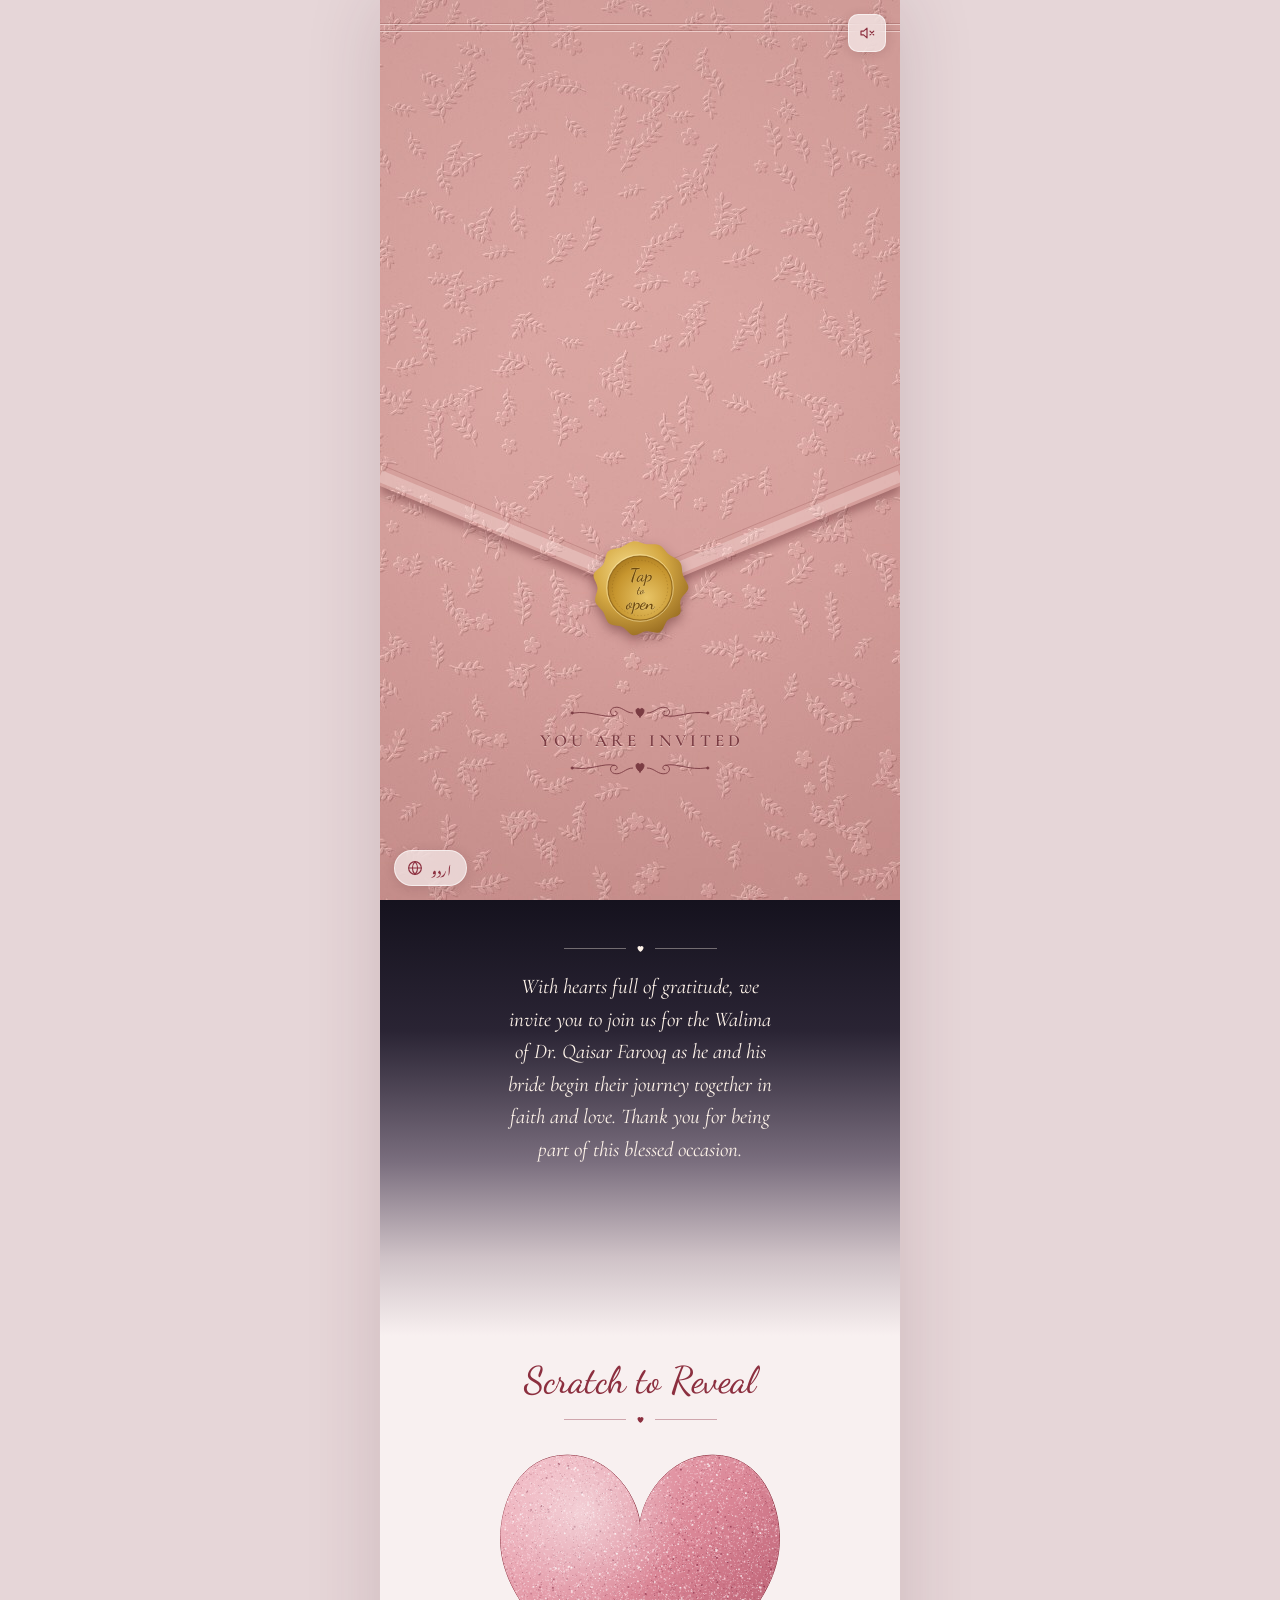
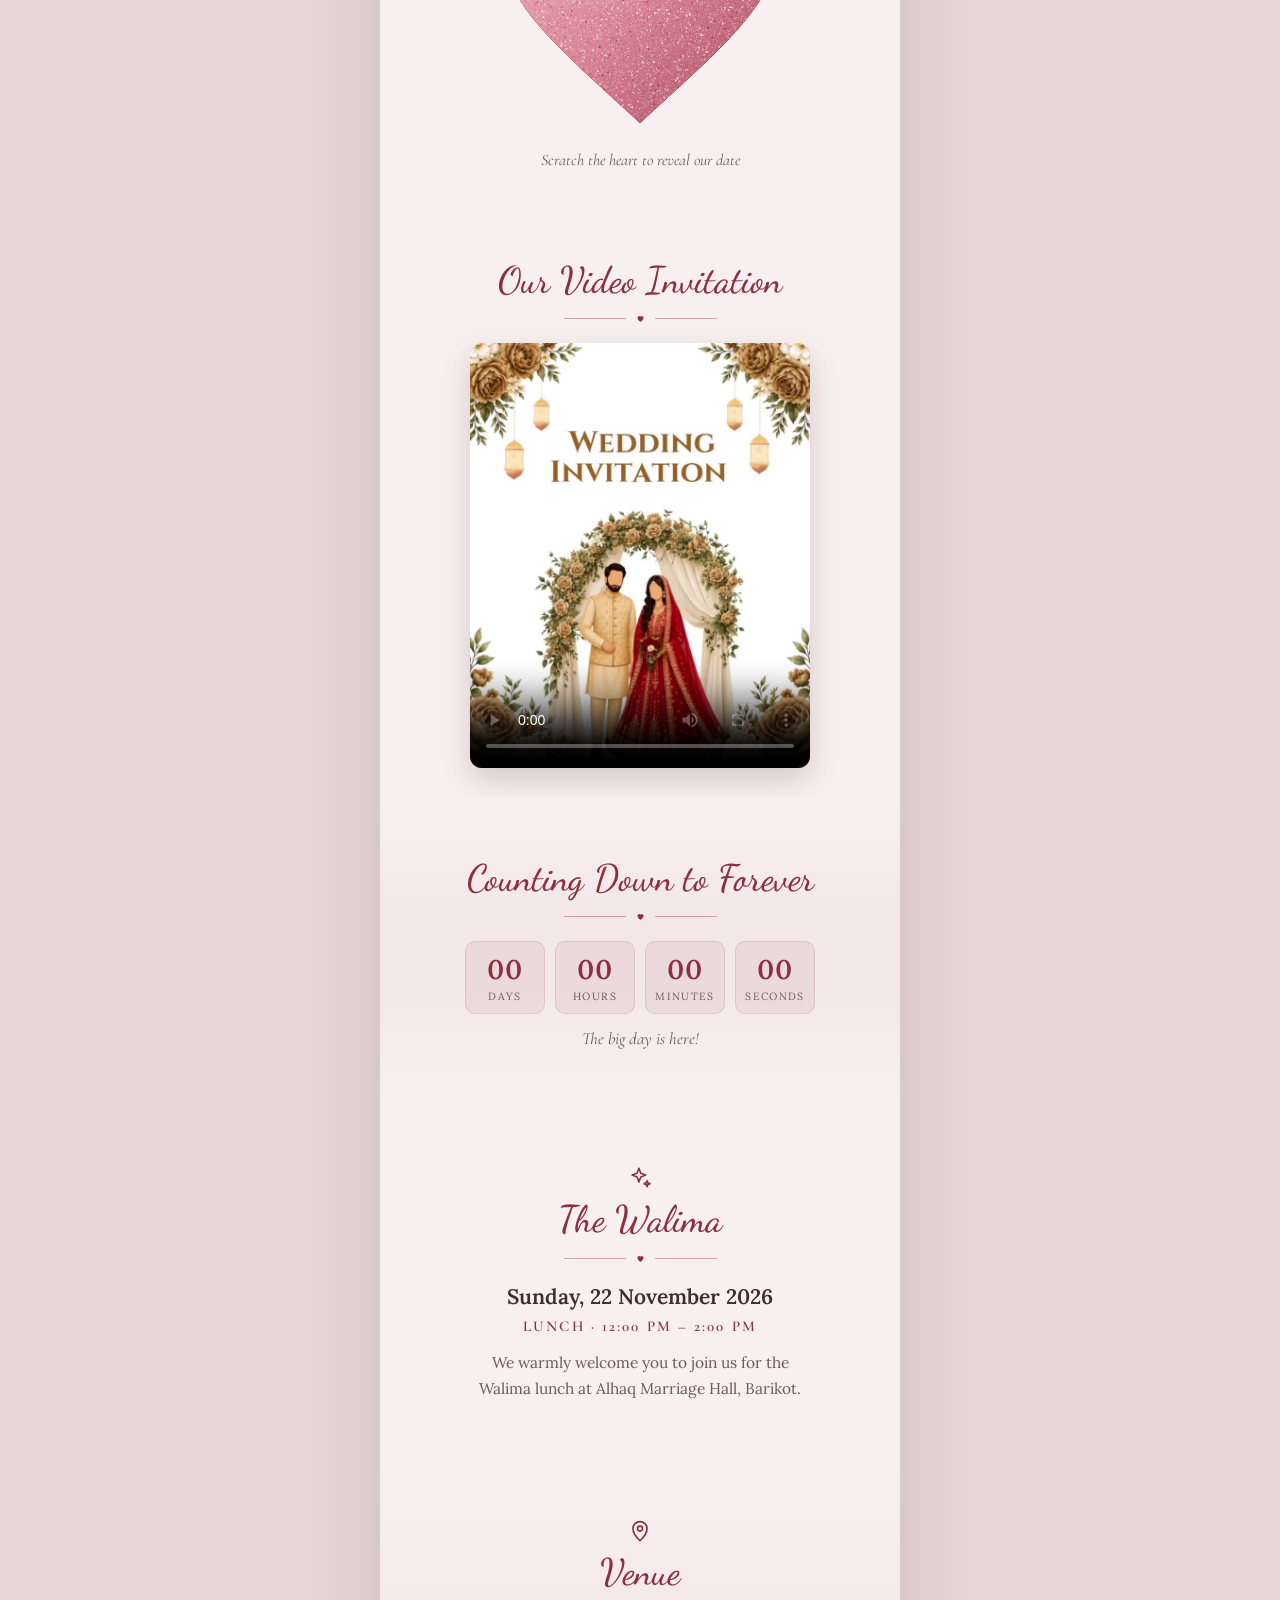
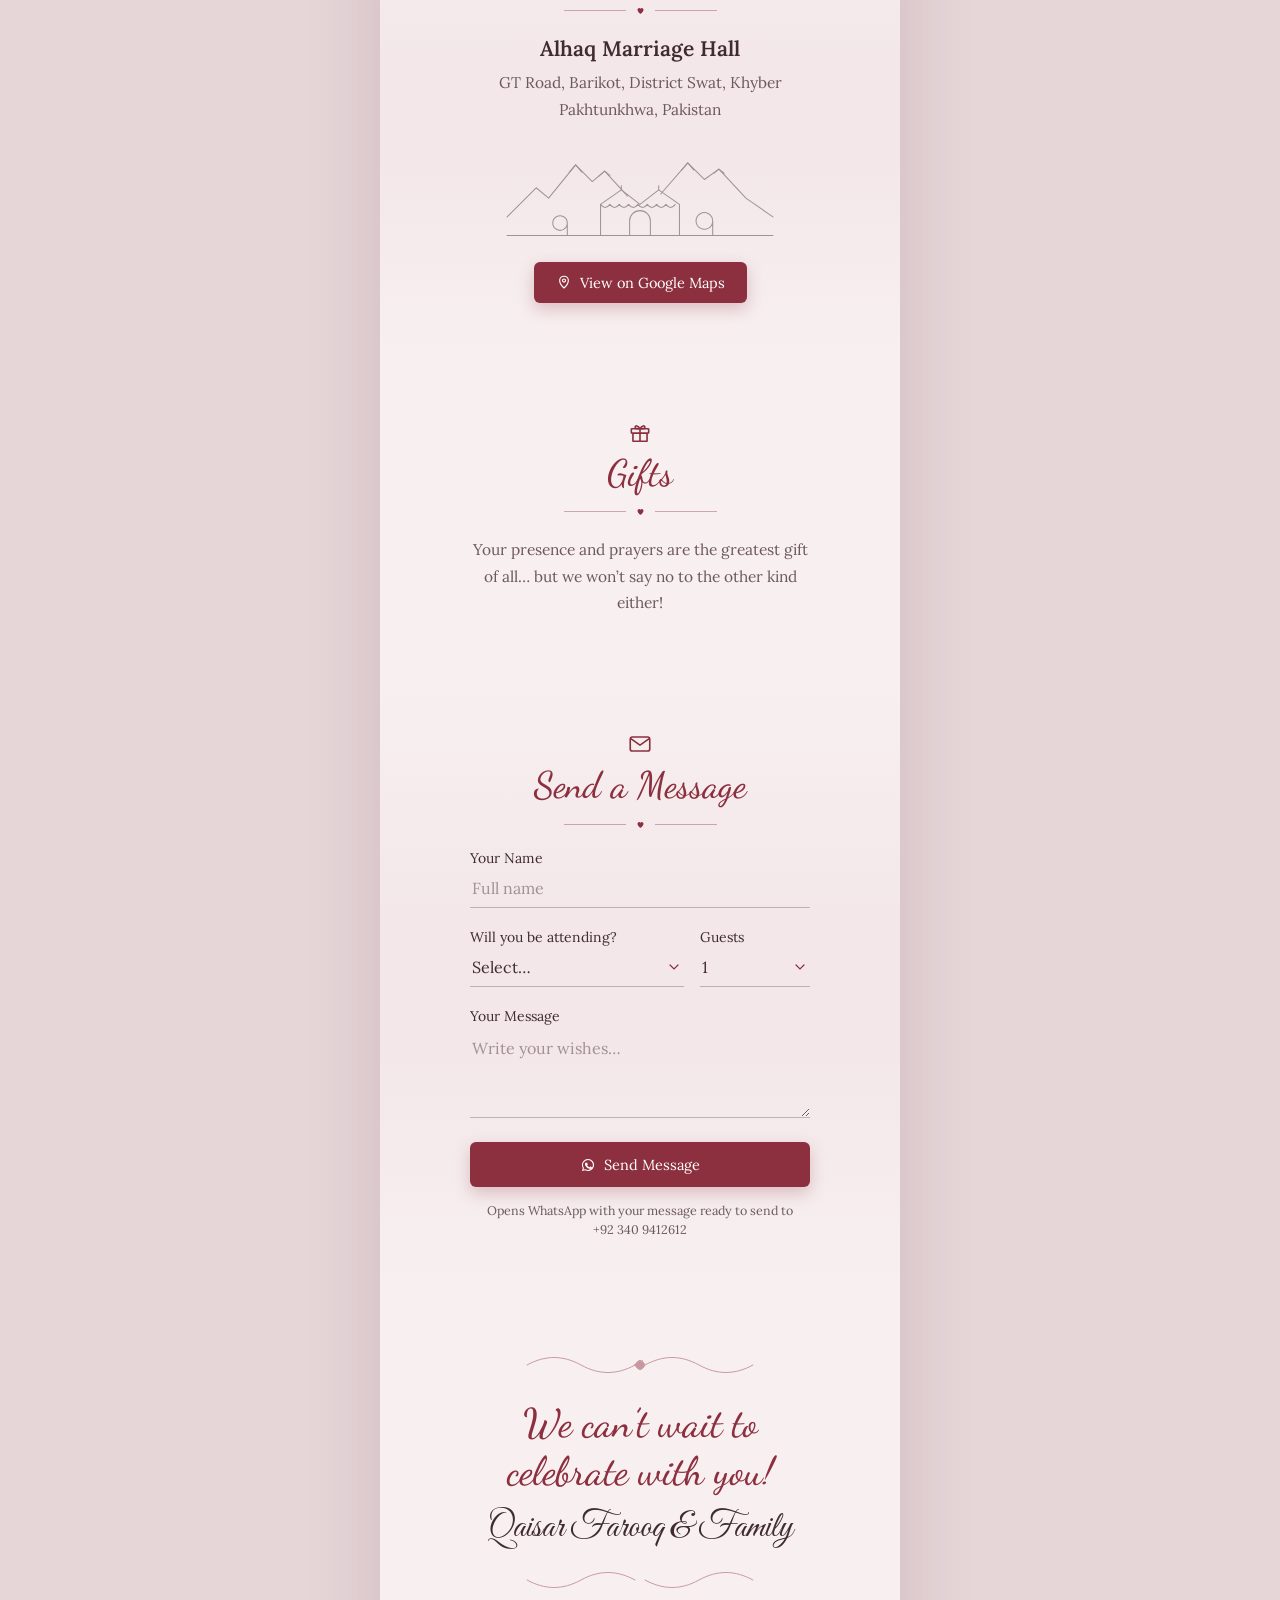
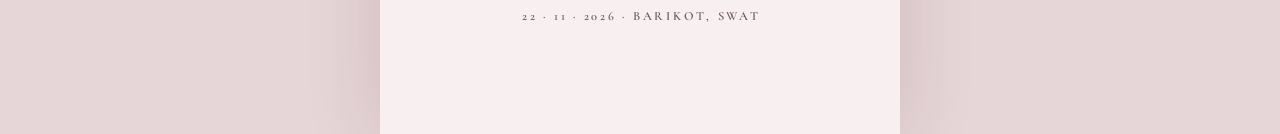
==== commit 38f07c3e: "Walima invitation: venue is Alhaq Marriage Hall, GT Road, Barikot Co-Authored-By: Claude Opus 5.5 <n" ====
--- a/walima/index.html
+++ b/walima/index.html
@@ -6,18 +6,18 @@
 <meta property="og:type" content="website">
 <meta property="og:url" content="https://qaisarfarooq17.github.io/walima/">
 <meta property="og:title" content="Walima Invitation · Dr. Qaisar Farooq">
-<meta property="og:description" content="Mr. Muhammad Siddiq requests your presence at the Walima of his son. Sunday, 22 November 2026 · Lunch 12:00–2:00 PM · Barikot, Swat.">
-<meta property="og:image" content="https://qaisarfarooq17.github.io/walima/preview-v3.jpg">
-<meta property="og:image:secure_url" content="https://qaisarfarooq17.github.io/walima/preview-v3.jpg">
+<meta property="og:description" content="Mr. Muhammad Siddiq requests your presence at the Walima of his son. Sunday, 22 November 2026 · Lunch 12:00–2:00 PM · Alhaq Marriage Hall, GT Road, Barikot.">
+<meta property="og:image" content="https://qaisarfarooq17.github.io/walima/preview-v4.jpg">
+<meta property="og:image:secure_url" content="https://qaisarfarooq17.github.io/walima/preview-v4.jpg">
 <meta property="og:image:type" content="image/jpeg">
 <meta property="og:image:width" content="1200">
 <meta property="og:image:height" content="630">
 <meta property="og:image:alt" content="Walima invitation of Dr. Qaisar Farooq, Sunday 22 November 2026">
 <meta name="twitter:card" content="summary_large_image">
-<meta name="description" content="Mr. Muhammad Siddiq requests your presence at the Walima of his son. Sunday, 22 November 2026 · Lunch 12:00–2:00 PM · Barikot, Swat.">
+<meta name="description" content="Mr. Muhammad Siddiq requests your presence at the Walima of his son. Sunday, 22 November 2026 · Lunch 12:00–2:00 PM · Alhaq Marriage Hall, GT Road, Barikot.">
 <meta name="theme-color" content="#D8A29F">
 <link rel="icon" href="data:image/svg+xml,%3Csvg xmlns='http://www.w3.org/2000/svg' viewBox='0 0 24 24'%3E%3Cpath fill='%238C2F3F' d='M12 21s-8-5-8-11a4.5 4.5 0 0 1 8-2.8A4.5 4.5 0 0 1 20 10c0 6-8 11-8 11z'/%3E%3C/svg%3E">
-<link rel="apple-touch-icon" href="preview-v3.jpg">
+<link rel="apple-touch-icon" href="preview-v4.jpg">
 <style>:root{padding-top:env(safe-area-inset-top,0px);padding-bottom:env(safe-area-inset-bottom,0px)}body{margin:0}img{max-width:100%}[hidden]{display:none!important}</style>
 <title>Walima Invitation · Dr. Qaisar Farooq</title>
 <meta name="claude:viewport-fit-sides" content="cover">
@@ -496,12 +496,12 @@
   barat: {
     day:  { en: "Sunday, 22 November 2026", ur: "بروز اتوار، 22 نومبر 2026" },
     time: { en: "LUNCH · 12:00 PM – 2:00 PM", ur: "ظہرانہ · دوپہر 12 سے 2 بجے" },
-    note: { en: "We warmly welcome you to join us for the Walima lunch.", ur: "ولیمے کے ظہرانے میں آپ کی شرکت ہمارے لیے باعثِ مسرت ہوگی۔" }
+    note: { en: "We warmly welcome you to join us for the Walima lunch at Alhaq Marriage Hall, Barikot.", ur: "الحق میرج ہال، بریکوٹ میں ولیمے کے ظہرانے میں آپ کی شرکت ہمارے لیے باعثِ مسرت ہوگی۔" }
   },
   venue: {
-    name:    { en: "Wedding Hall · details coming soon", ur: "شادی ہال · تفصیلات جلد" },
-    address: { en: "Barikot, District Swat, Khyber Pakhtunkhwa, Pakistan", ur: "بریکوٹ، ضلع سوات، خیبر پختونخوا" },
-    maps:    "https://www.google.com/maps/search/?api=1&query=Barikot%2C%20Swat%2C%20Pakistan"
+    name:    { en: "Alhaq Marriage Hall", ur: "الحق میرج ہال" },
+    address: { en: "GT Road, Barikot, District Swat, Khyber Pakhtunkhwa, Pakistan", ur: "جی ٹی روڈ، بریکوٹ، ضلع سوات، خیبر پختونخوا" },
+    maps:    "https://share.google/iaLVhLQyBopuPhD9q"
   },
   gifts: { en: "Your presence and prayers are the greatest gift of all… but we won’t say no to the other kind either!", ur: "آپ کی شرکت اور دعائیں ہی سب سے قیمتی تحفہ ہیں… لیکن دوسرے تحائف سے بھی ہم انکار نہیں کریں گے!" },
   rsvp: { whatsapp: "+92 340 9412612" },  // RSVPs open a WhatsApp chat to this number
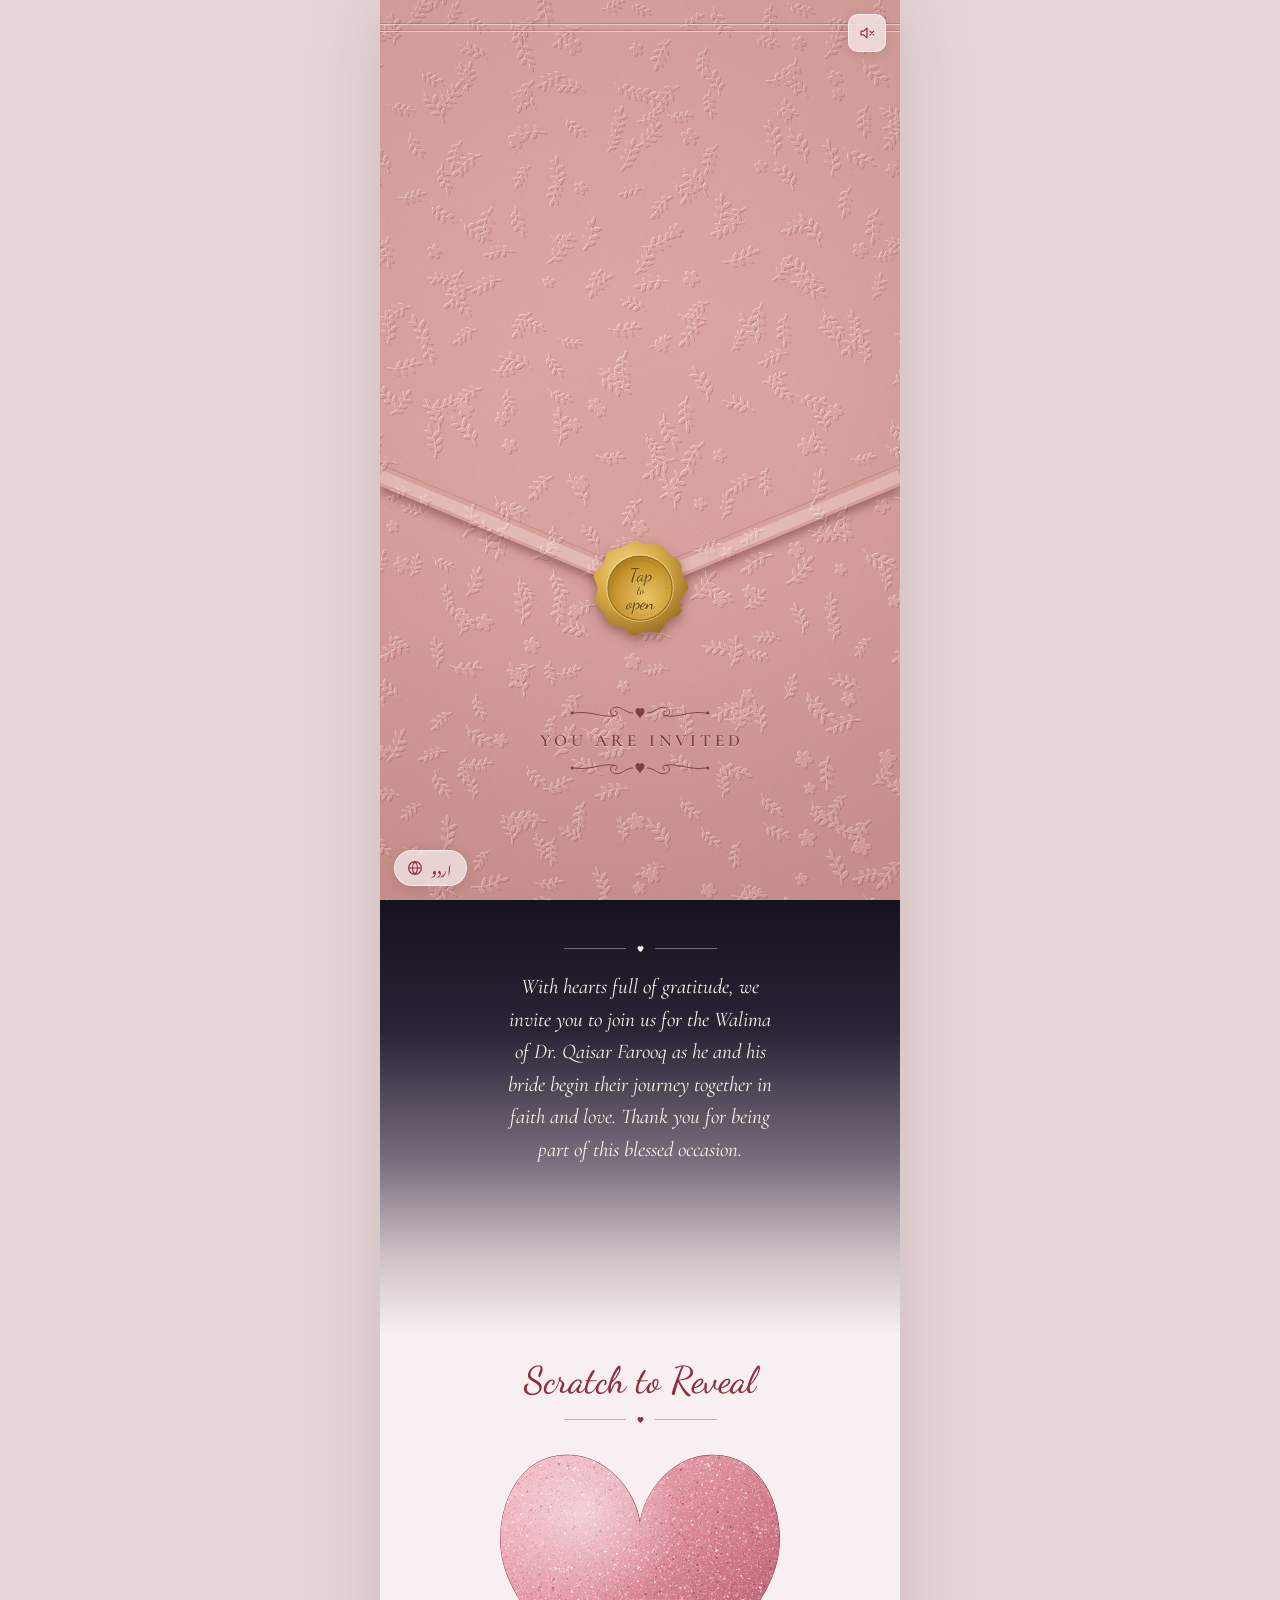
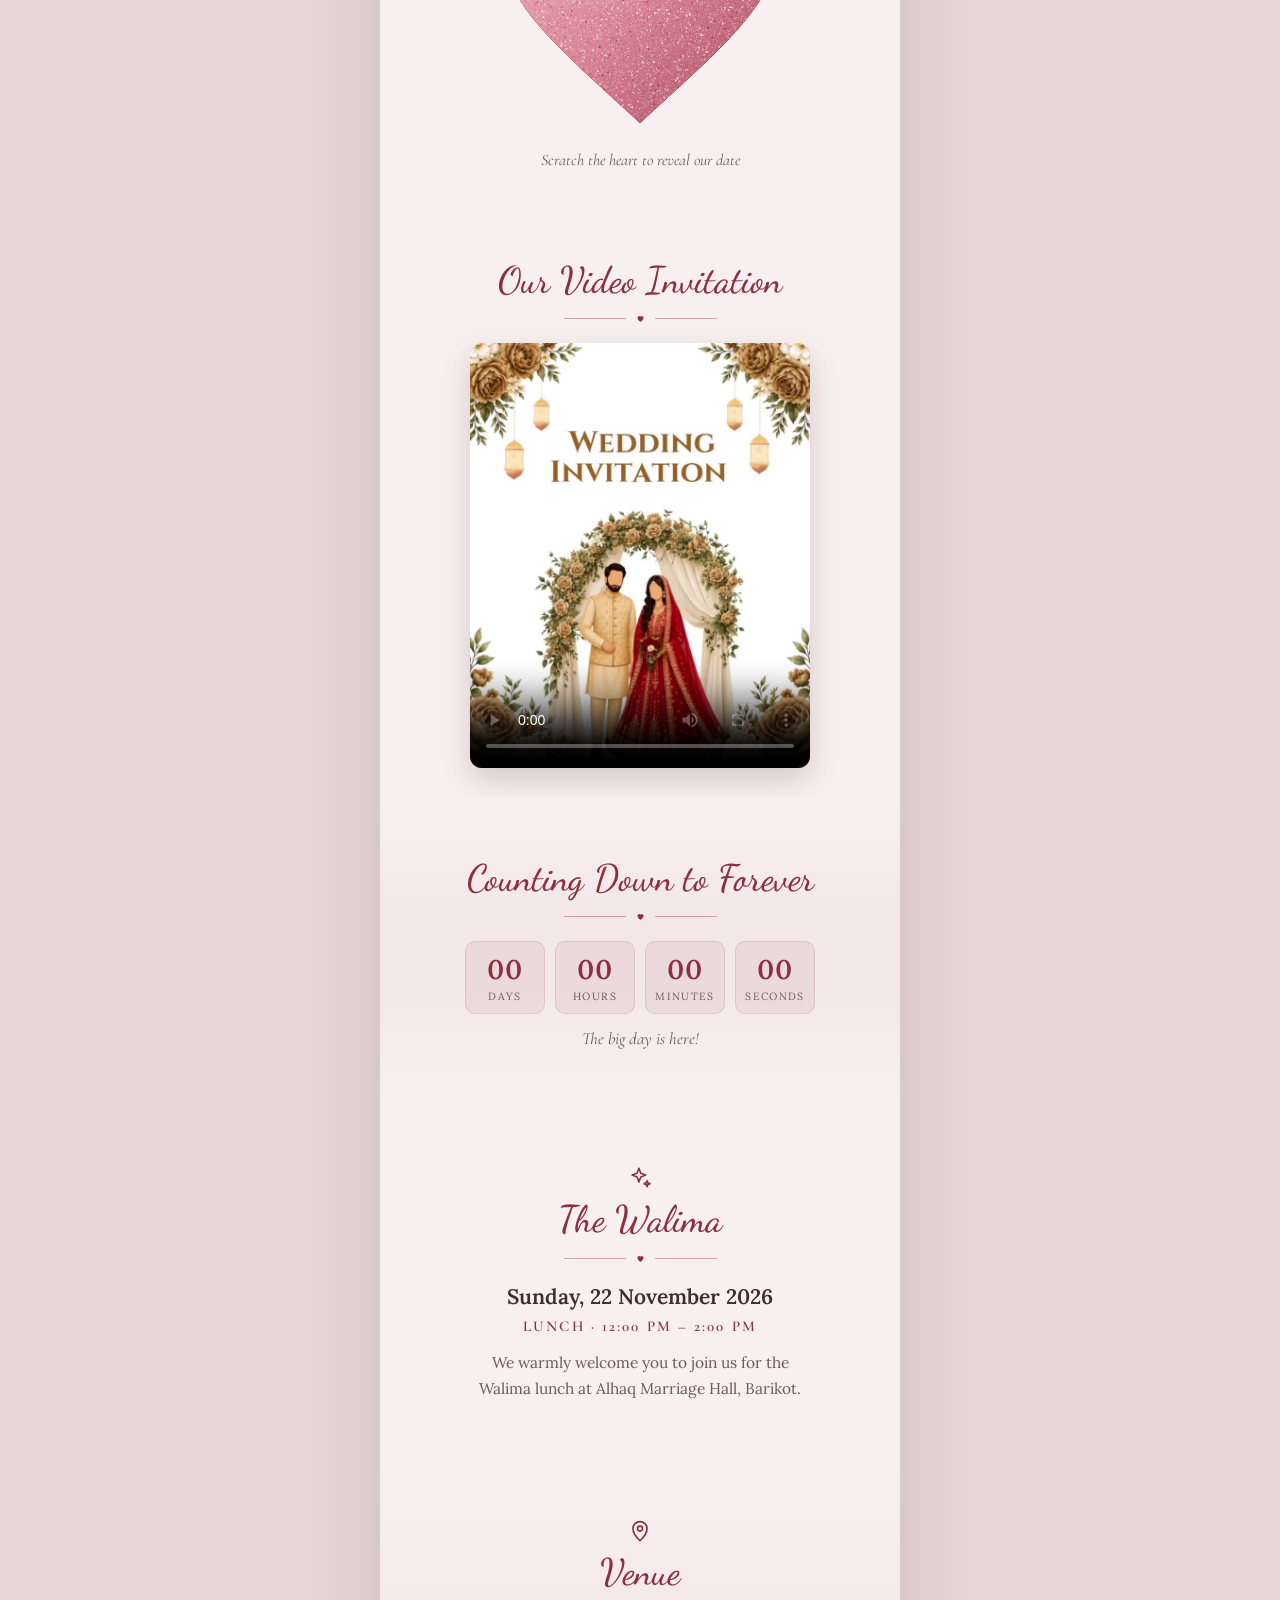
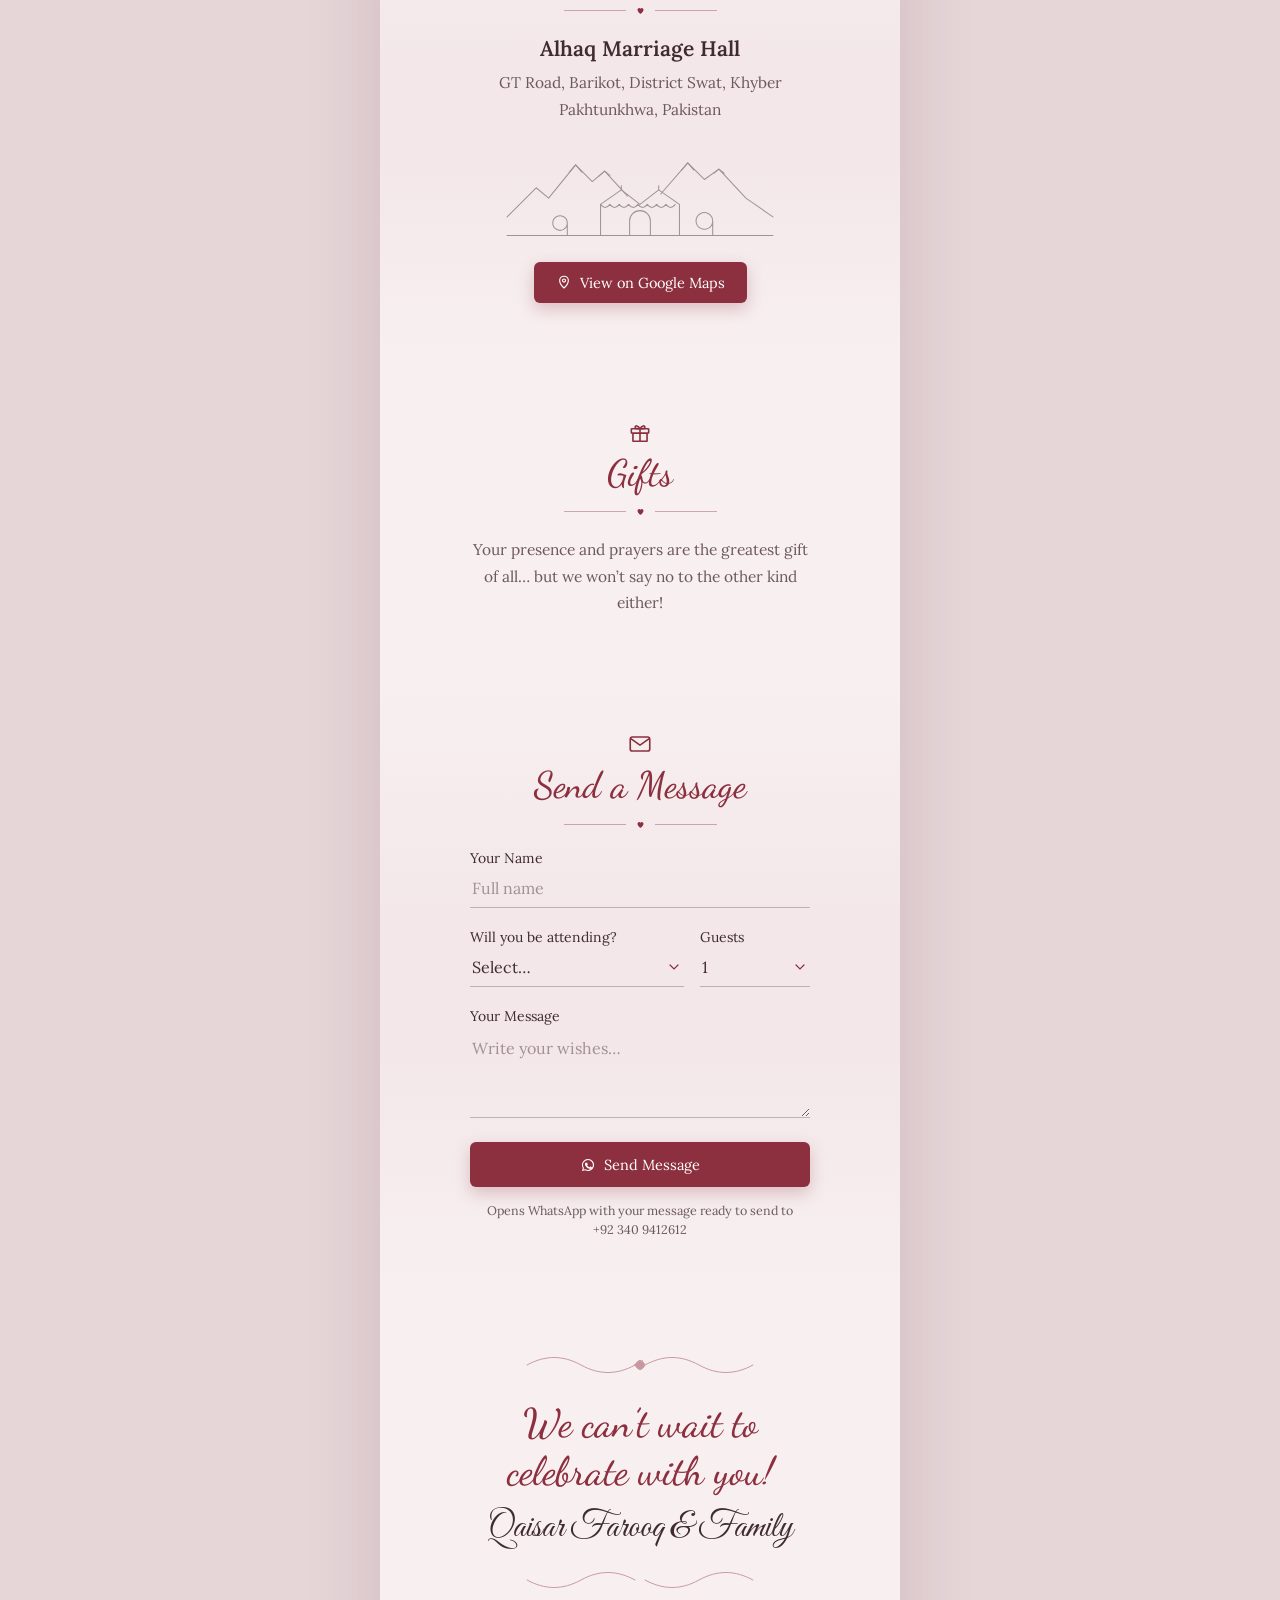
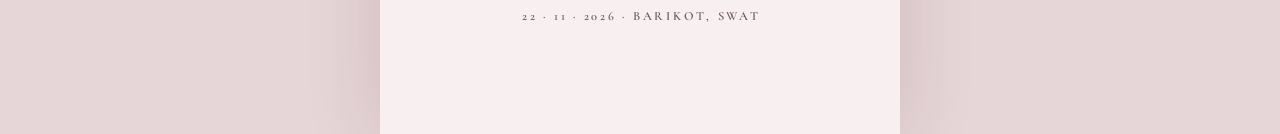
==== commit 2cd50fb9: "Walima invitation: video shows Alhaq Marriage Hall as the venue Co-Authored-By: Claude Opus 5.5 <nor" ====
--- a/walima/index.html
+++ b/walima/index.html
@@ -506,7 +506,7 @@
   gifts: { en: "Your presence and prayers are the greatest gift of all… but we won’t say no to the other kind either!", ur: "آپ کی شرکت اور دعائیں ہی سب سے قیمتی تحفہ ہیں… لیکن دوسرے تحائف سے بھی ہم انکار نہیں کریں گے!" },
   rsvp: { whatsapp: "+92 340 9412612" },  // RSVPs open a WhatsApp chat to this number
   photo: "",                            // optional: image URL to show instead of the monogram wreath
-  video: "invitation-v2.mp4",           // optional: video file (e.g. "invitation.mp4") shown in place of the wreath
+  video: "invitation-v3.mp4",           // optional: video file (e.g. "invitation.mp4") shown in place of the wreath
   poster: "video-poster-v2.jpg",        // optional: still image shown before the video plays
   music: "music.mp3"                    // optional: audio URL; empty = built-in soft music box
 };
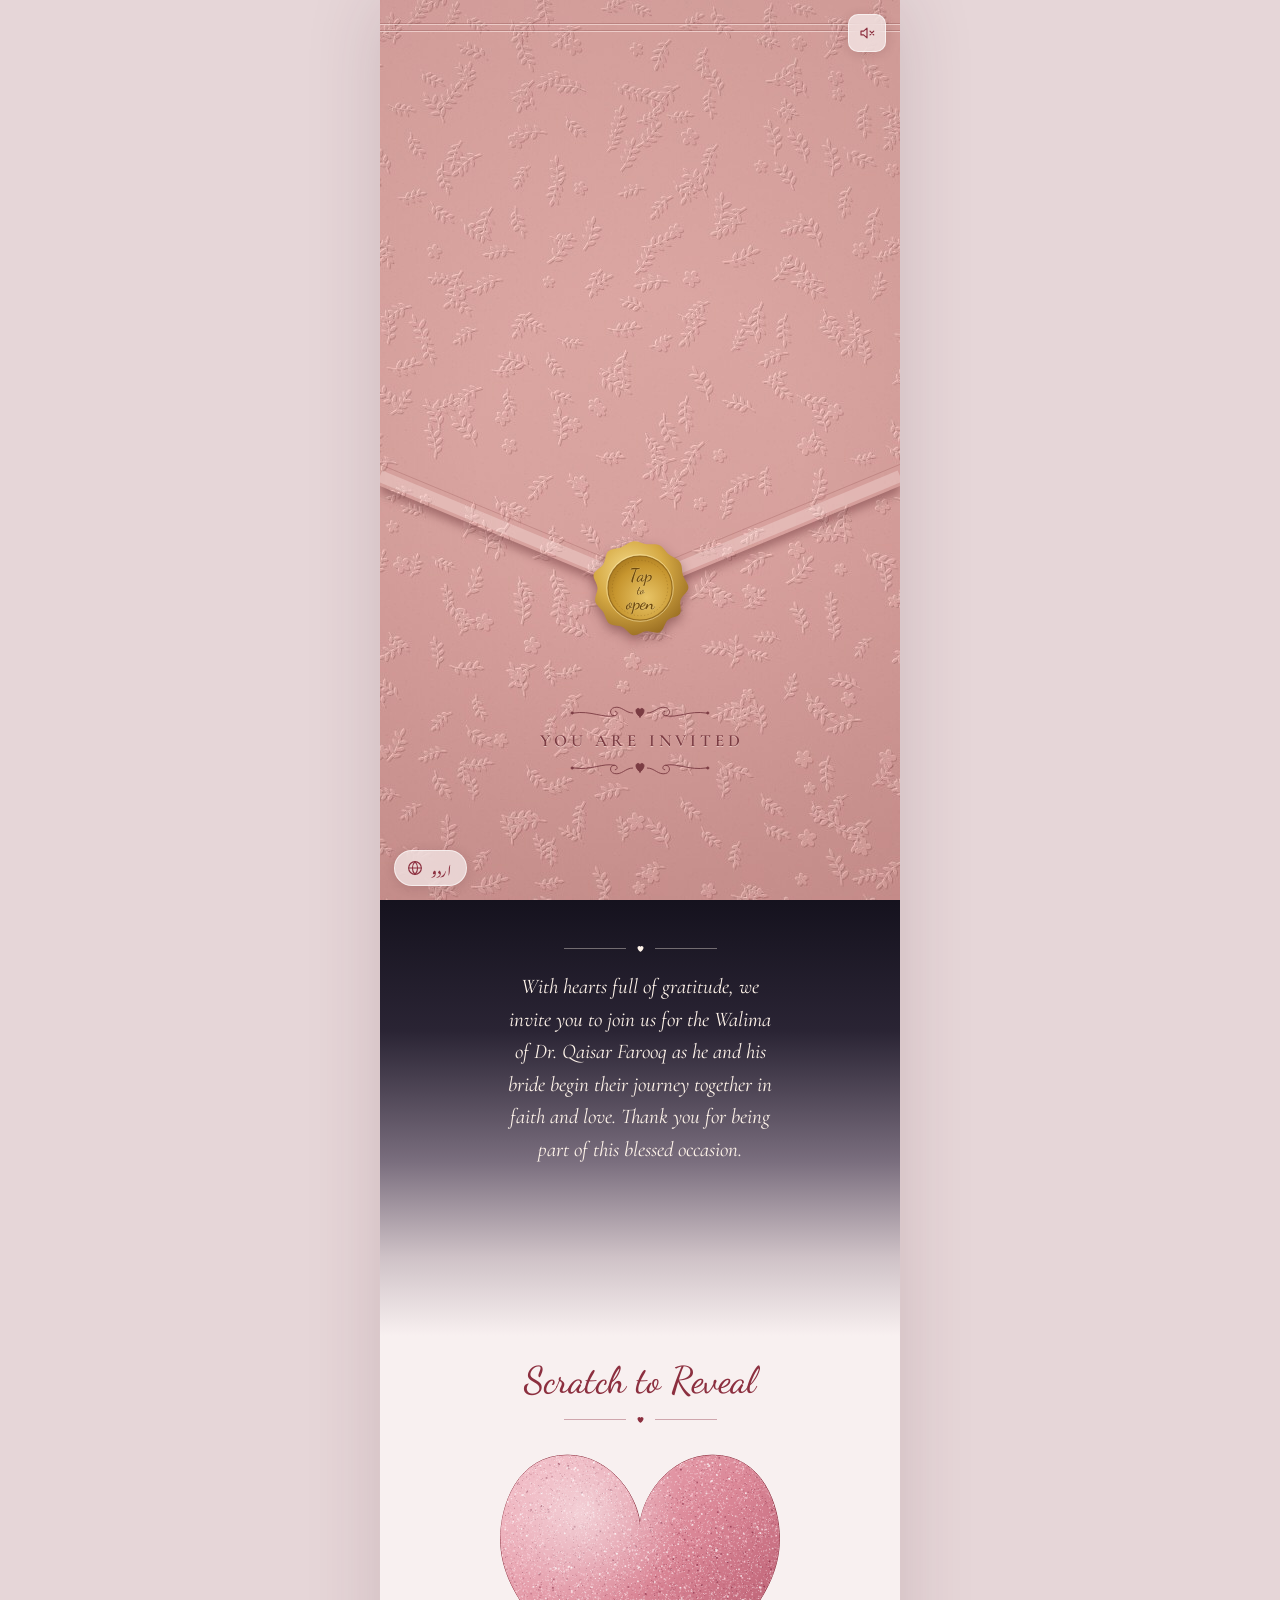
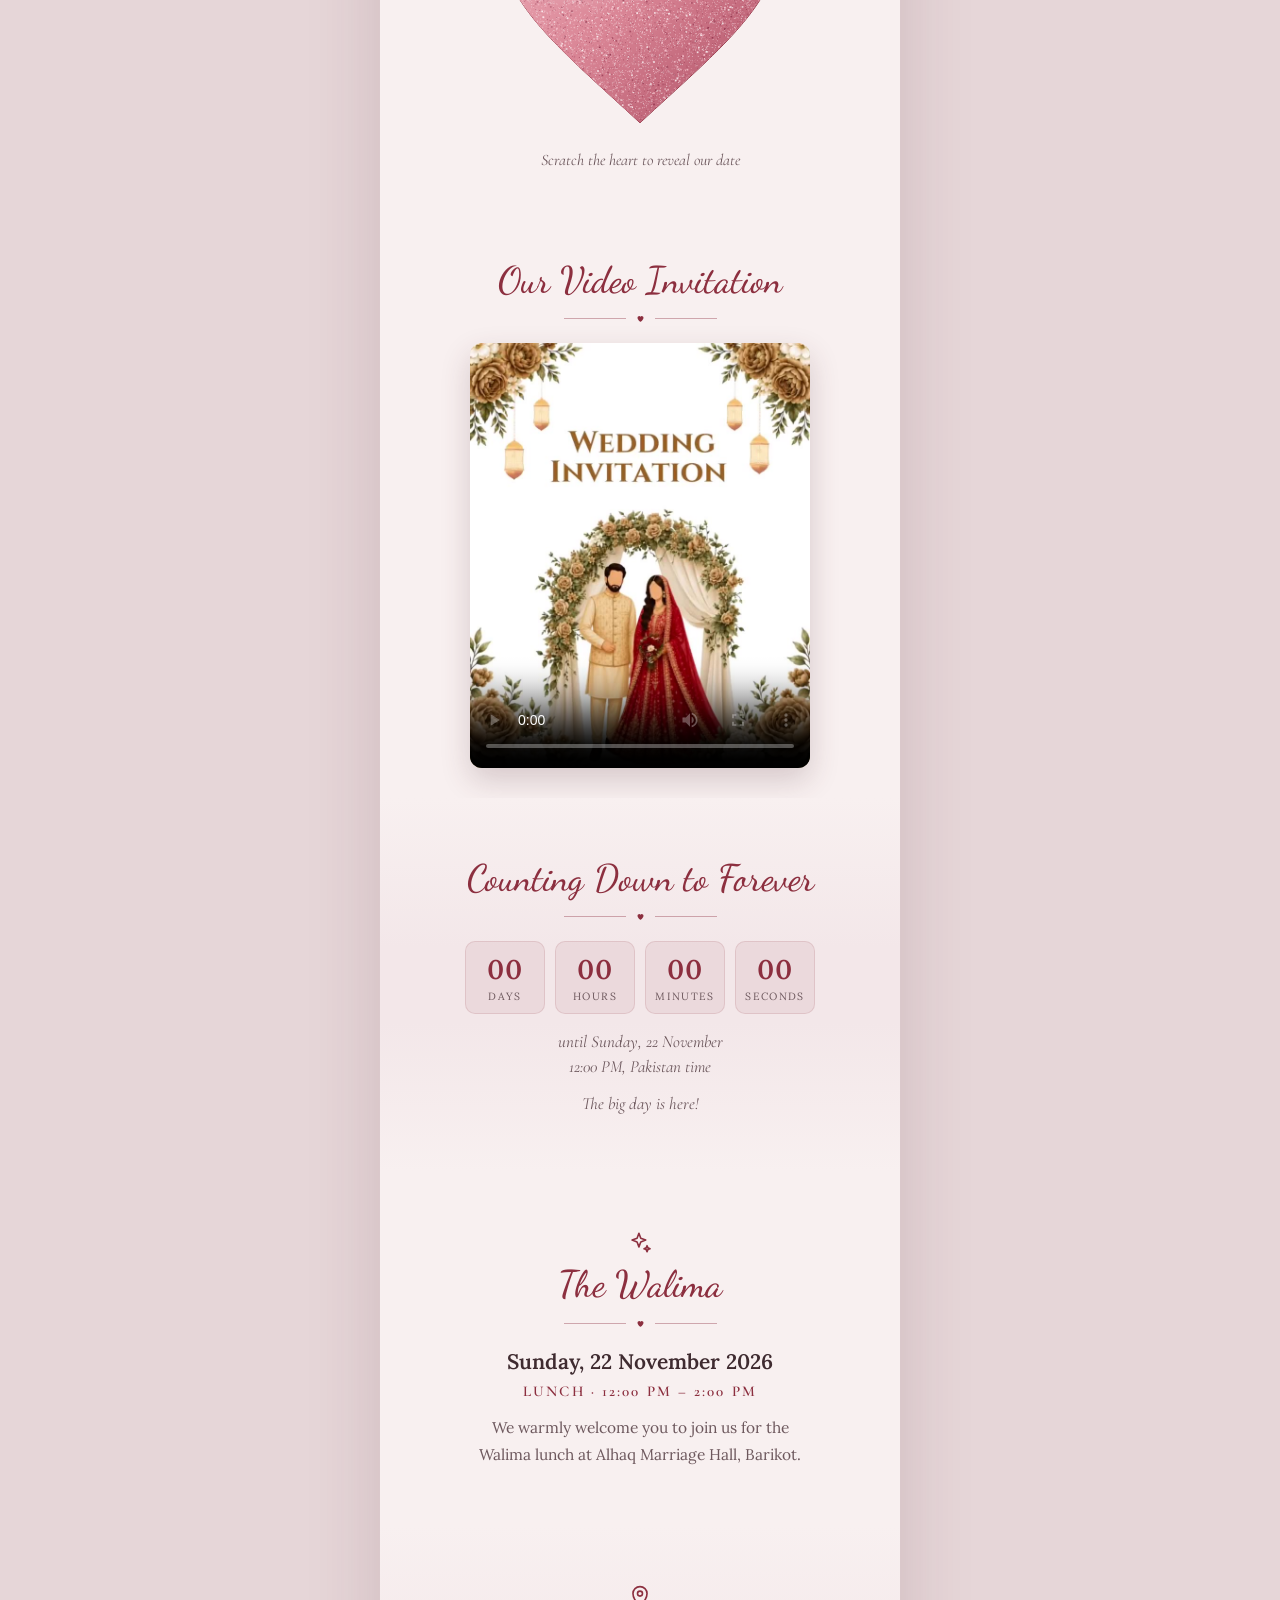
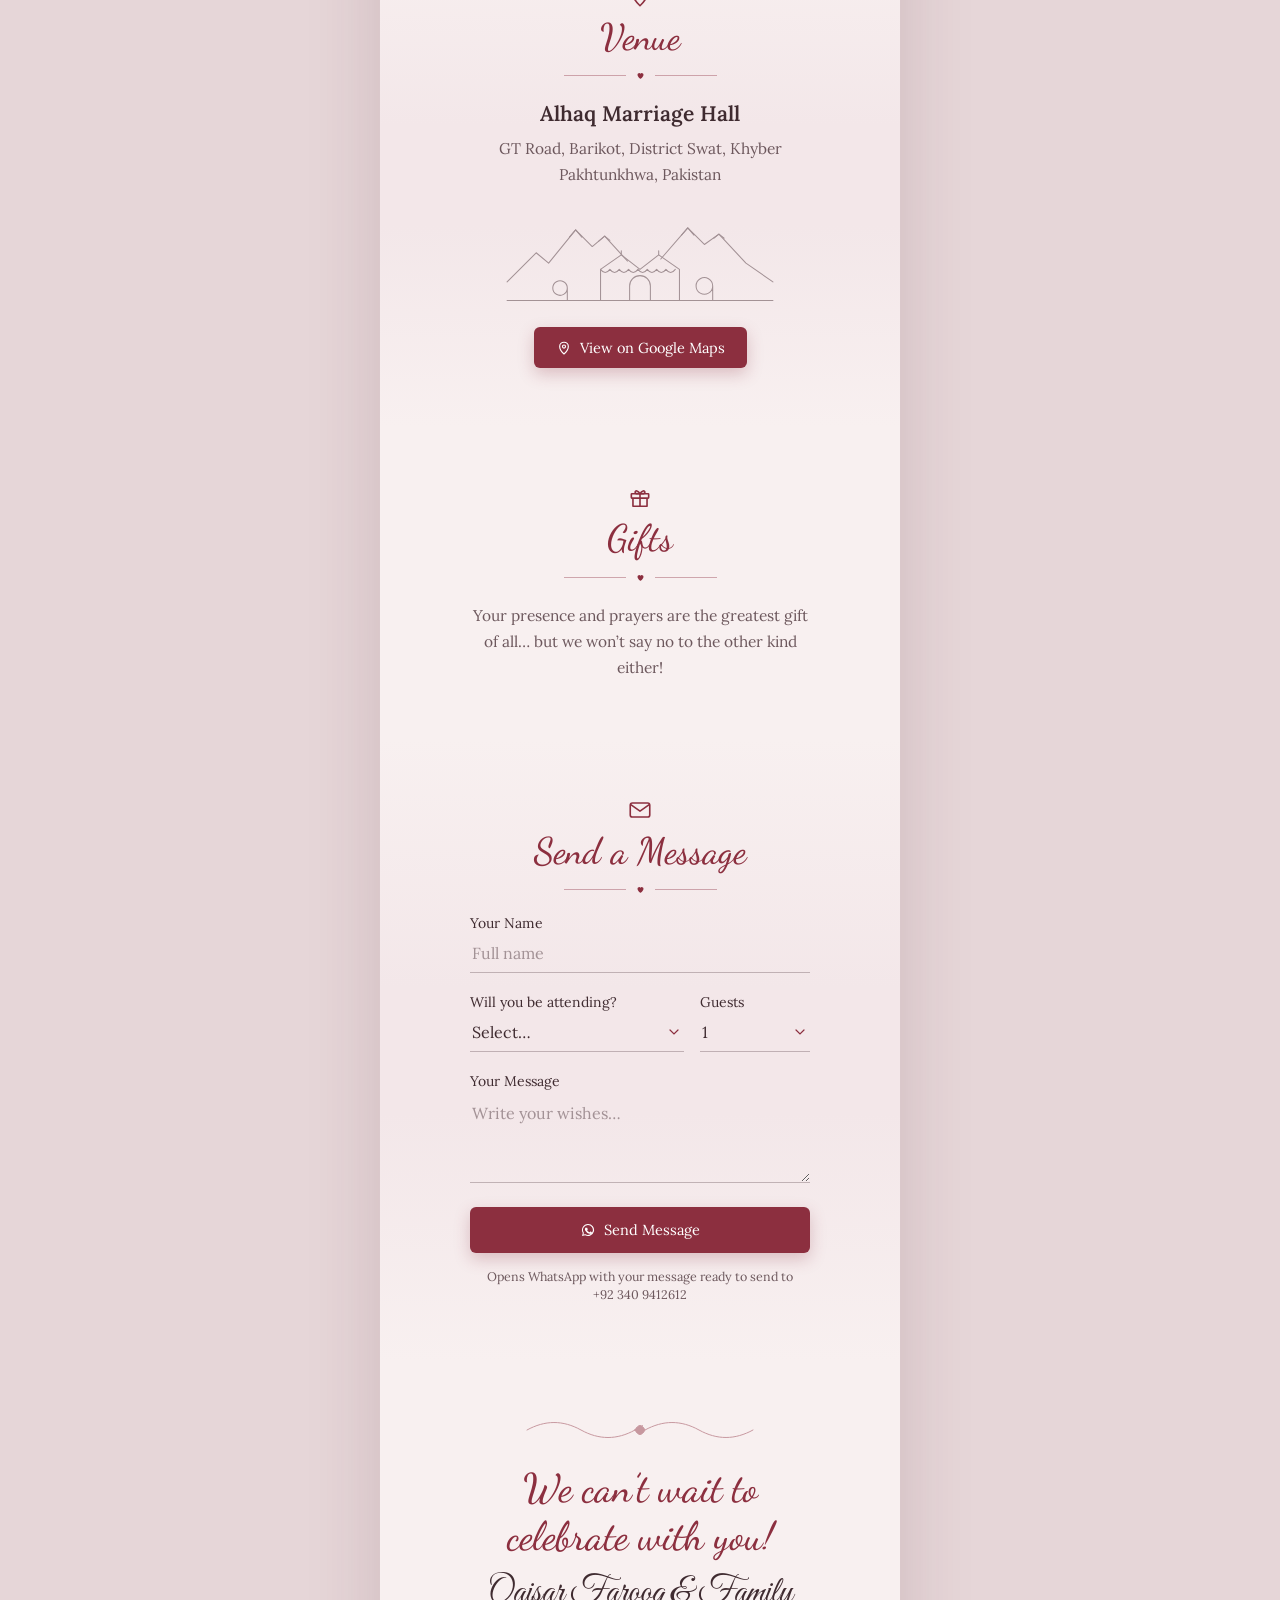
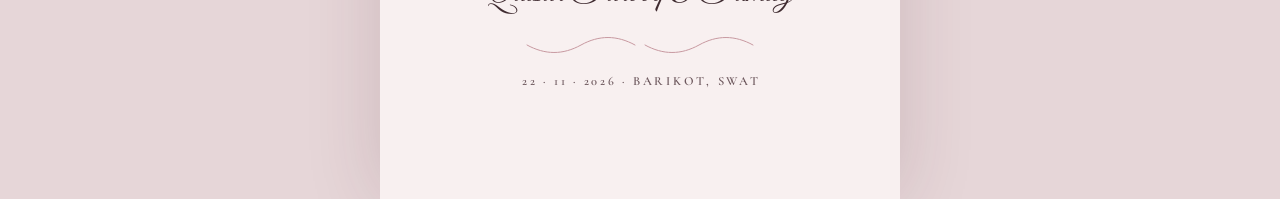
==== commit 93ca5f8c: "Walima invitation: countdown caption and flip animation so it reads as live Co-Authored-By: Claude O" ====
--- a/walima/index.html
+++ b/walima/index.html
@@ -117,10 +117,13 @@
 .creds{font-family:var(--f-display);font-size:17px;line-height:1.35;margin:3px 0 0;opacity:.92}
 .amp{font-family:var(--f-names);font-size:42px;line-height:1;margin:10px 0 0}
 .name.n2{font-size:clamp(40px,11vw,52px);margin-top:2px}
+.name .cap{font-size:1.32em;line-height:0;margin-right:.02em}
 .of{font-family:var(--f-display);font-style:italic;font-size:19px;margin:2px 0 0}
-.scroll-cue{position:absolute;left:0;right:0;bottom:calc(20px + env(safe-area-inset-bottom,0px));display:flex;flex-direction:column;align-items:center;gap:2px;font-family:var(--f-display);font-weight:600;font-size:12.5px;letter-spacing:.3em;padding-left:.3em;color:var(--cream);opacity:.85}
-.scroll-cue svg{width:16px;height:16px;animation:nudge 1.8s ease-in-out infinite}
-@keyframes nudge{0%,100%{transform:translateY(0)}50%{transform:translateY(5px)}}
+.scroll-cue{position:absolute;left:50%;bottom:calc(66px + env(safe-area-inset-bottom,0px));transform:translateX(-50%);display:inline-flex;align-items:center;gap:10px;padding:11px 18px 11px 24px;border:1px solid rgba(255,240,205,.95);border-radius:999px;background:linear-gradient(180deg,#FFF3D6 0%,#F1D08C 55%,#D9AE5C 100%);color:#4A1E22;font-family:var(--f-display);font-weight:600;font-size:17px;letter-spacing:.16em;line-height:1;white-space:nowrap;cursor:pointer;text-shadow:0 1px 0 rgba(255,255,255,.5);box-shadow:0 0 0 0 rgba(241,208,140,.6),0 8px 22px rgba(0,0,0,.45);animation:cuePulse 2.4s ease-out infinite}
+.scroll-cue svg{width:20px;height:20px;flex:none;animation:nudge 1.4s ease-in-out infinite}
+.scroll-cue:focus-visible{outline:2px solid #fff;outline-offset:4px}
+@keyframes nudge{0%,100%{transform:translateY(-2px)}50%{transform:translateY(4px)}}
+@keyframes cuePulse{0%{box-shadow:0 0 0 0 rgba(241,208,140,.65),0 8px 22px rgba(0,0,0,.45)}70%{box-shadow:0 0 0 16px rgba(241,208,140,0),0 8px 22px rgba(0,0,0,.45)}100%{box-shadow:0 0 0 0 rgba(241,208,140,0),0 8px 22px rgba(0,0,0,.45)}}
 .revealed .hero-copy > *{animation:rise 1.1s cubic-bezier(.2,.7,.2,1) both}
 .revealed .hero-copy > :nth-child(1){animation-delay:.25s}
 .revealed .hero-copy > :nth-child(2){animation-delay:.4s}
@@ -180,6 +183,9 @@
 .tile b{display:block;font-family:var(--f-serif);font-weight:600;font-size:27px;line-height:1.1;color:var(--wine);font-variant-numeric:tabular-nums}
 .tile span{display:block;margin-top:4px;font-size:10.5px;letter-spacing:.13em;text-transform:uppercase;color:var(--ink-soft)}
 .count-note{font-family:var(--f-display);font-style:italic;font-size:17px;color:var(--ink-soft);margin:14px 0 0}
+.count-until{font-family:var(--f-display);font-style:italic;font-size:17px;line-height:1.45;color:var(--ink-soft);margin:16px auto 0;max-width:30ch;text-wrap:balance}
+.tile b.flip{animation:flip .45s cubic-bezier(.2,.7,.2,1)}
+@keyframes flip{0%{transform:translateY(-7px);opacity:.25}100%{transform:none;opacity:1}}
 
 /* timeline */
 .tl{list-style:none;margin:0 auto;padding:0;max-width:330px;text-align:start;position:relative;padding-inline-start:28px}
@@ -255,7 +261,7 @@
 .ur .su-invite{font-size:15px;line-height:2}
 .ur .su-date{font-size:16px;line-height:2}
 .ur .tile span{font-size:12px;letter-spacing:0;line-height:1.8}
-.ur .scroll-cue{letter-spacing:0;font-size:13px;padding-left:0}
+.ur .scroll-cue{letter-spacing:0;font-size:16px;line-height:1.6;padding:6px 18px 8px 20px}
 .envelope.ur .seal text{font-size:12px}
 .ur .env-invited span{letter-spacing:0;font-size:19px;padding-left:0;line-height:2}
 .ur .field label{font-size:13.5px;line-height:2}
@@ -288,7 +294,7 @@
       <p class="of" data-i18n="cfg.bride.label"></p>
       <p class="name n2" data-i18n="cfg.bride.father"></p>
     </div>
-    <div class="scroll-cue" aria-hidden="true"><span data-i18n="ui.scroll"></span><svg viewBox="0 0 24 24" fill="none" stroke="currentColor" stroke-width="1.6" stroke-linecap="round"><path d="M6 9l6 6 6-6"/></svg></div>
+    <button class="scroll-cue" id="scrollCue" type="button"><span data-i18n="ui.scroll"></span><svg viewBox="0 0 24 24" fill="none" stroke="currentColor" stroke-width="2" stroke-linecap="round" stroke-linejoin="round" aria-hidden="true"><path d="M7 7l5 5 5-5"/><path d="M7 13l5 5 5-5" opacity=".55"/></svg></button>
   </section>
 
   <!-- Message -->
@@ -334,6 +340,7 @@
       <div class="tile"><b id="cd-m">00</b><span data-i18n="ui.minutes"></span></div>
       <div class="tile"><b id="cd-s">00</b><span data-i18n="ui.seconds"></span></div>
     </div>
+    <p class="count-until" data-i18n="ui.countUntil"></p>
     <p class="count-note" id="countNote" data-i18n="ui.todayIsTheDay" hidden></p>
   </section>
 
@@ -516,7 +523,7 @@
   invited: { en: "YOU ARE INVITED", ur: "آپ مدعو ہیں" },
   welcome: { en: ["We are honored to welcome you to", "the wedding ceremony of"], ur: ["ہم آپ کو شادی کی پُرمسرت تقریب", "میں خوش آمدید کہتے ہیں"] },
   amp: { en: "&", ur: "اور" },
-  scroll: { en: "SCROLL", ur: "نیچے دیکھیں" },
+  scroll: { en: "SCROLL DOWN", ur: "نیچے دیکھیں" },
   scratchTitle: { en: "Scratch to Reveal", ur: "کھرچ کر دیکھیں" },
   foreverBegins: { en: "Our forever begins", ur: "ہمیشہ کے سفر کا آغاز" },
   scratchHint: { en: "Scratch the heart to reveal our date", ur: "تاریخ دیکھنے کے لیے دل کو کھرچیں" },
@@ -524,6 +531,7 @@
   countdown: { en: "Counting Down to Forever", ur: "مبارک گھڑی کا انتظار" },
   days: { en: "Days", ur: "دن" }, hours: { en: "Hours", ur: "گھنٹے" }, minutes: { en: "Minutes", ur: "منٹ" }, seconds: { en: "Seconds", ur: "سیکنڈ" },
   todayIsTheDay: { en: "The big day is here!", ur: "آج خوشی کا دن ہے!" },
+  countUntil: { en: ["until Sunday, 22 November", "12:00 PM, Pakistan time"], ur: "اتوار 22 نومبر، دوپہر 12 بجے (پاکستانی وقت) تک" },
   barat: { en: "The Walima", ur: "ولیمہ" },
   timeline: { en: "Program Timeline", ur: "تقریب کا پروگرام" },
   venue: { en: "Venue", ur: "مقام" },
@@ -586,6 +594,7 @@
       const v = pick(get(el.dataset.i18n));
       if (v == null) return;
       if (Array.isArray(v)) el.innerHTML = v.map(esc).join('<br>');
+      else if (lang === 'en' && el.classList.contains('name')) el.innerHTML = esc(v).replace(/(^|\s)([A-Z])/g, '$1<span class="cap">$2</span>');
       else el.textContent = v;
     });
     document.querySelectorAll('[data-i18n-ph]').forEach(el => { el.placeholder = pick(get(el.dataset.i18nPh)) || ''; });
@@ -903,12 +912,16 @@
   /* ---------- countdown ---------- */
   const target = Date.parse(CONFIG.event.iso);
   const pad = n => String(n).padStart(2, '0');
+  function setTile(id, v) {
+    const el = $(id); if (el.textContent === v) return;
+    el.textContent = v; el.classList.remove('flip'); void el.offsetWidth; el.classList.add('flip');
+  }
   function tick() {
     const t = target - Date.now(), z = Math.max(0, t);
-    $('#cd-d').textContent = pad(Math.floor(z / 864e5));
-    $('#cd-h').textContent = pad(Math.floor(z / 36e5) % 24);
-    $('#cd-m').textContent = pad(Math.floor(z / 6e4) % 60);
-    $('#cd-s').textContent = pad(Math.floor(z / 1e3) % 60);
+    setTile('#cd-d', pad(Math.floor(z / 864e5)));
+    setTile('#cd-h', pad(Math.floor(z / 36e5) % 24));
+    setTile('#cd-m', pad(Math.floor(z / 6e4) % 60));
+    setTile('#cd-s', pad(Math.floor(z / 1e3) % 60));
     $('#countNote').hidden = t > 0;
   }
   tick(); setInterval(tick, 1000);
@@ -1027,6 +1040,7 @@
     setTimeout(finish, 2800);
   }
   $('#seal').addEventListener('click', openInvite);
+  $('#scrollCue').addEventListener('click', () => { const m = document.querySelector('.message'); if (m) m.scrollIntoView({ behavior: reduce ? 'auto' : 'smooth', block: 'start' }); });
 
   /* ---------- boot ---------- */
   document.body.classList.add('locked');
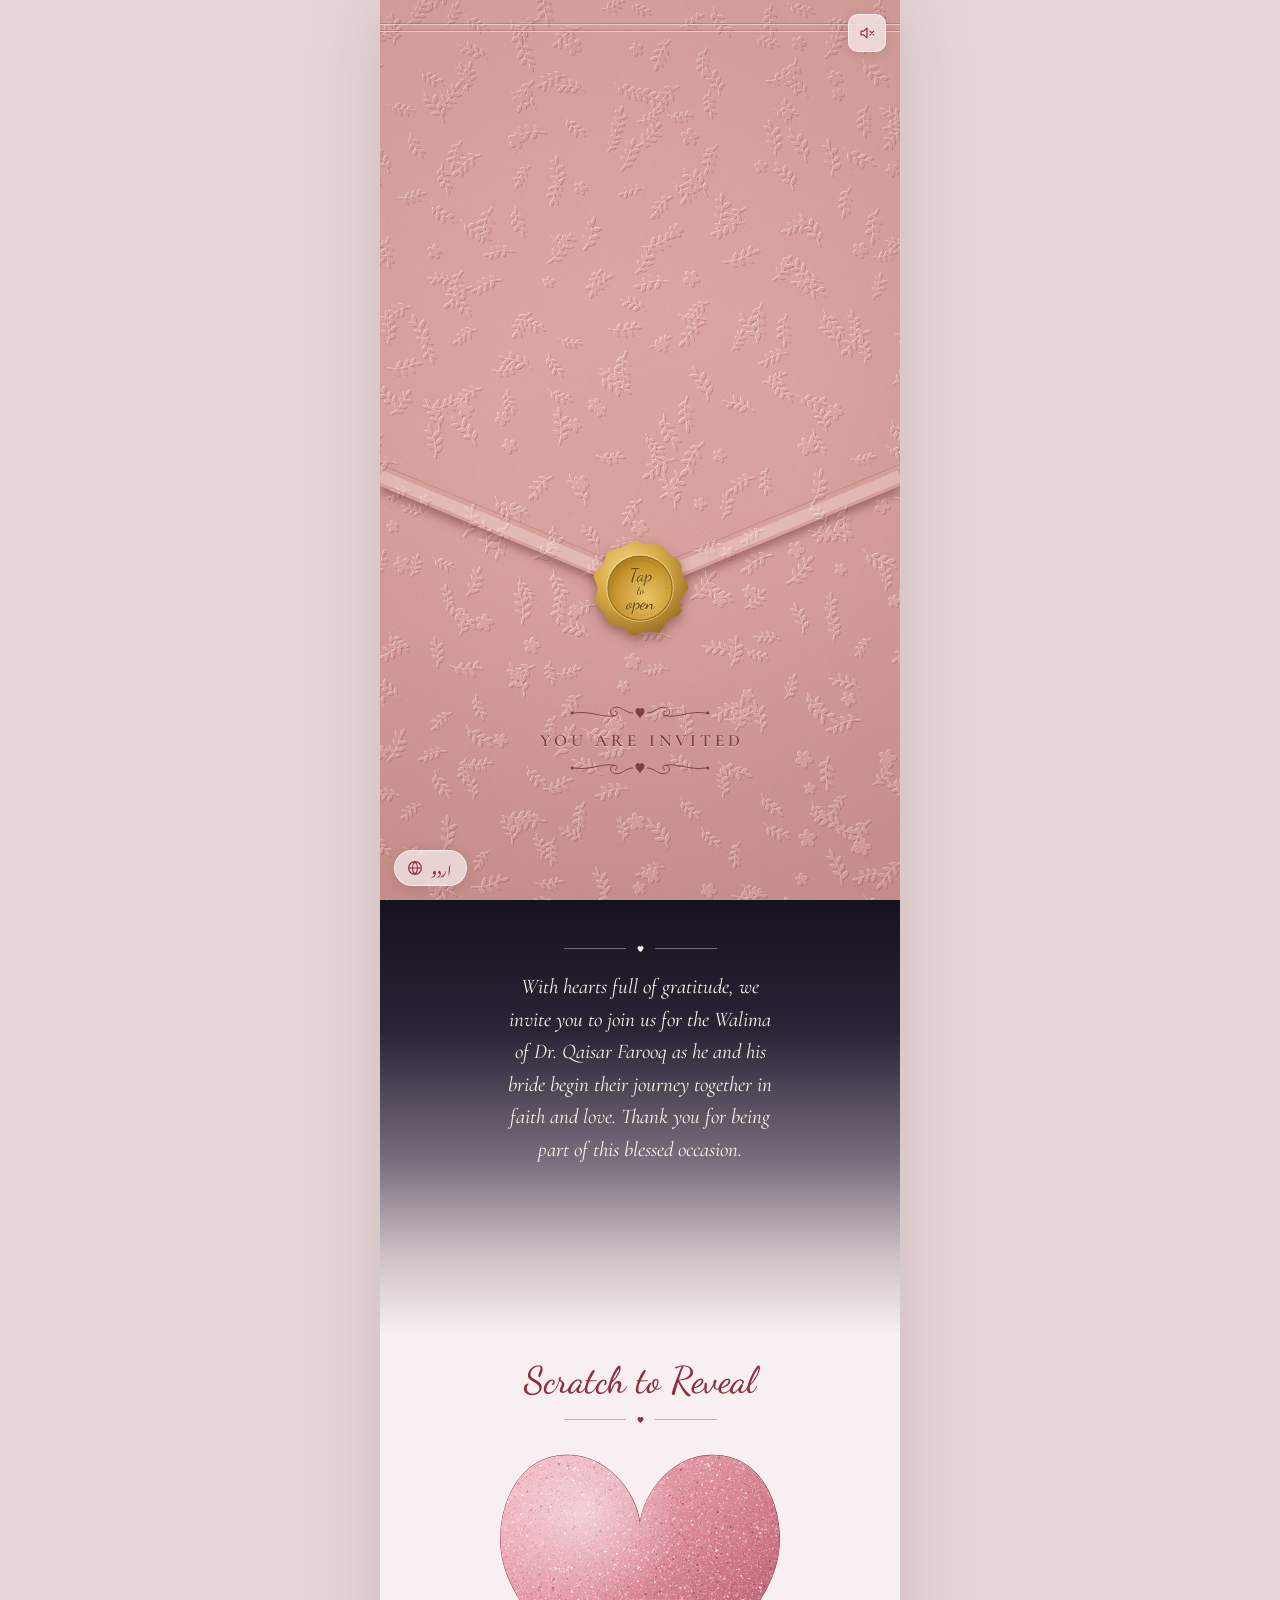
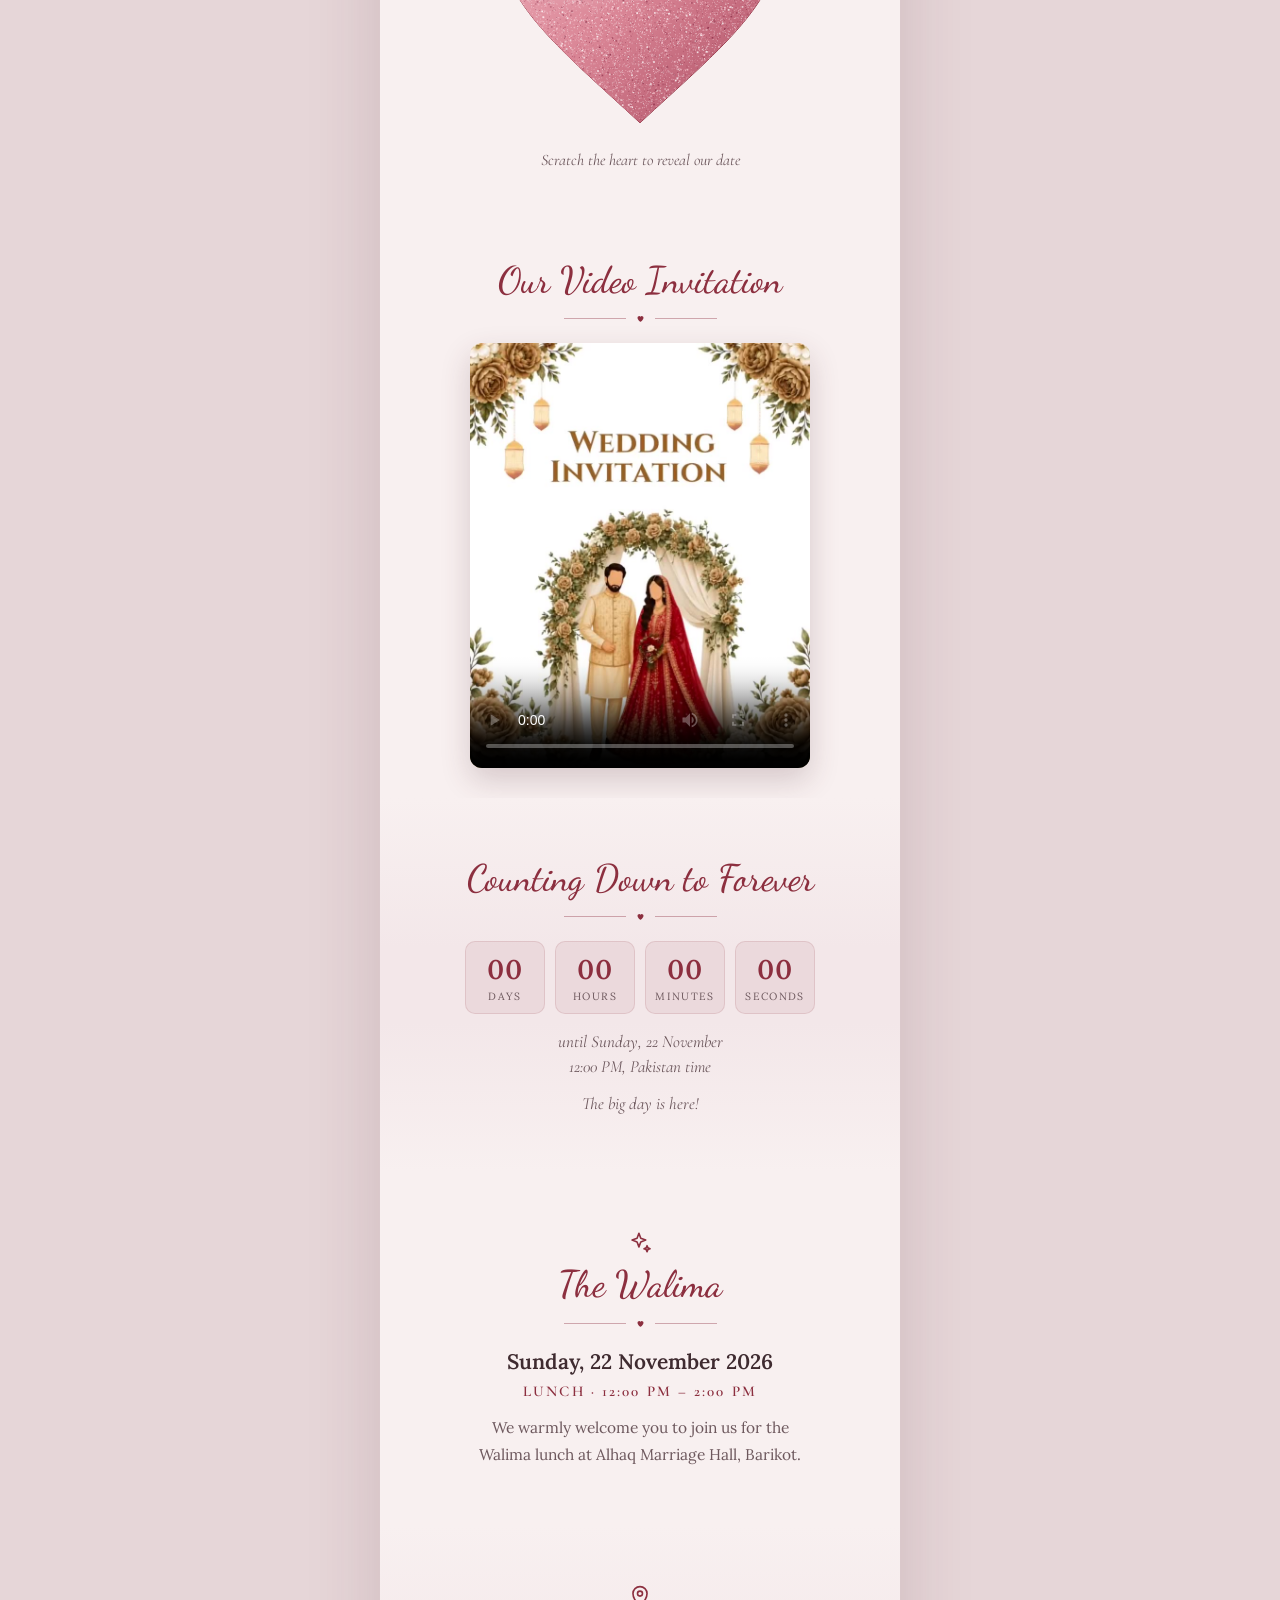
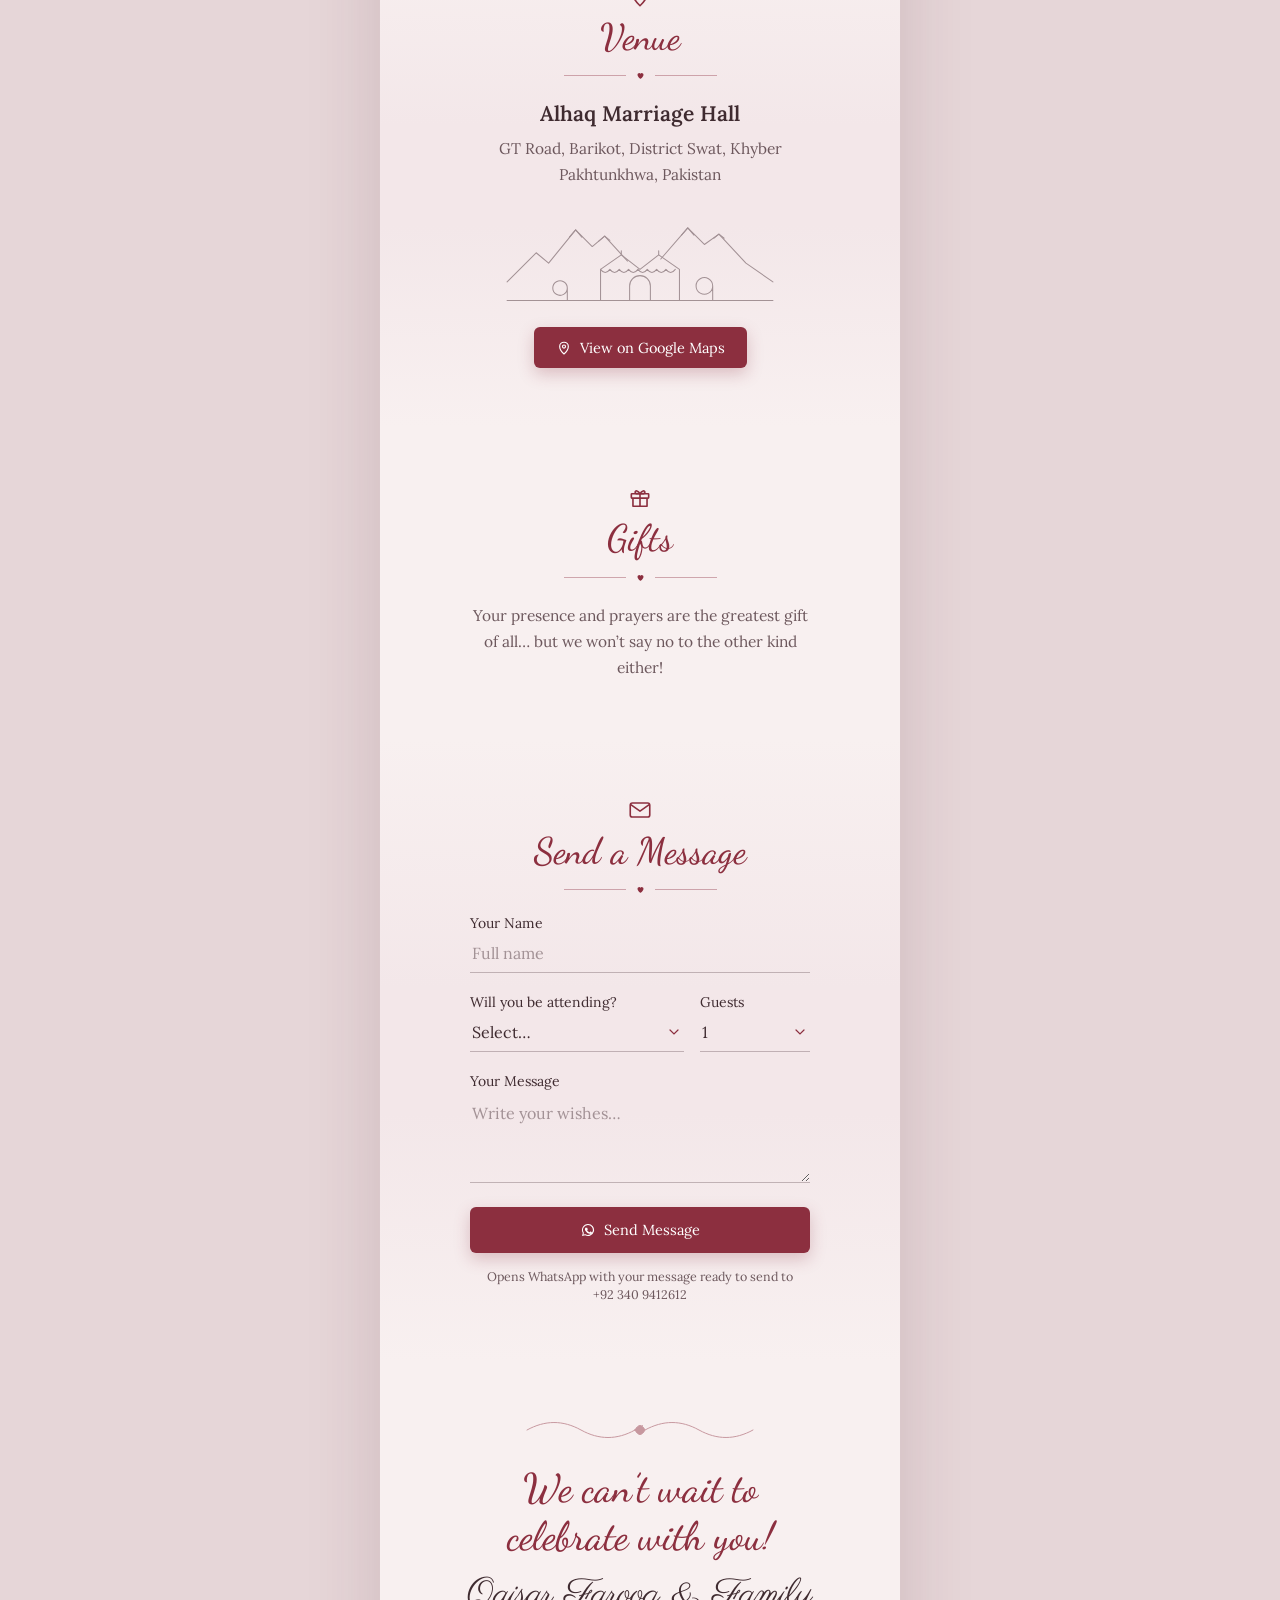
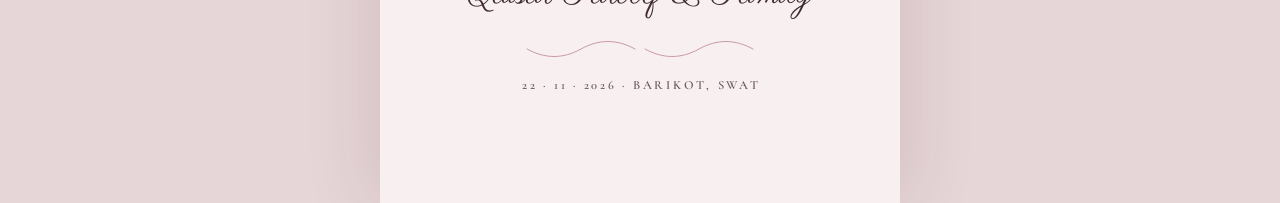
==== commit 59dcb78c: "Walima invitation: clearer script capitals (Parisienne) for the names Co-Authored-By: Claude Opus 5." ====
--- a/walima/index.html
+++ b/walima/index.html
@@ -23,7 +23,7 @@
 <meta name="claude:viewport-fit-sides" content="cover">
 <link rel="preconnect" href="https://fonts.googleapis.com">
 <link rel="preconnect" href="https://fonts.gstatic.com" crossorigin>
-<link rel="stylesheet" href="https://fonts.googleapis.com/css2?family=Amiri&family=Cormorant+Garamond:ital,wght@0,500;0,600;1,400;1,500&family=Dancing+Script:wght@500;600&family=Great+Vibes&family=Lora:ital,wght@0,400;0,500;0,600;1,400&family=Noto+Nastaliq+Urdu:wght@400;600&display=swap">
+<link rel="stylesheet" href="https://fonts.googleapis.com/css2?family=Amiri&family=Cormorant+Garamond:ital,wght@0,500;0,600;1,400;1,500&family=Dancing+Script:wght@500;600&family=Great+Vibes&family=Lora:ital,wght@0,400;0,500;0,600;1,400&family=Noto+Nastaliq+Urdu:wght@400;600&family=Parisienne&display=swap">
 </head>
 <body>
 <style>
@@ -38,7 +38,7 @@
   --cream:#FFF4EA;
   --night:#15121E;
   --outer:#E6D6D8;
-  --f-names:"Great Vibes","Pinyon Script","Snell Roundhand",cursive;
+  --f-names:"Parisienne","Great Vibes","Snell Roundhand",cursive;
   --f-script:"Dancing Script","Great Vibes",cursive;
   --f-serif:"Lora",Georgia,"Times New Roman",serif;
   --f-display:"Cormorant Garamond","Lora",Georgia,serif;
@@ -103,7 +103,7 @@
 .revealed .curtain{animation:part 2.6s cubic-bezier(.2,.75,.2,1) both}
 @keyframes part{from{transform:scaleX(2.4)}to{transform:none}}
 
-.hero-copy{position:relative;text-align:center;max-width:420px;width:100%;padding-block:56px 120px;padding-left:max(30px,env(safe-area-inset-left,0px));padding-right:max(30px,env(safe-area-inset-right,0px));text-shadow:0 1px 14px rgba(10,6,20,.6),0 0 2px rgba(10,6,20,.35)}
+.hero-copy{position:relative;text-align:center;max-width:470px;width:100%;padding-block:56px 120px;padding-left:max(30px,env(safe-area-inset-left,0px));padding-right:max(30px,env(safe-area-inset-right,0px));text-shadow:0 1px 14px rgba(10,6,20,.6),0 0 2px rgba(10,6,20,.35)}
 .hero-copy::before{content:"";position:absolute;inset:10% 2%;background:radial-gradient(closest-side,rgba(14,10,26,.46),rgba(14,10,26,0));z-index:-1}
 .bismillah{font-family:"Amiri","Noto Naskh Arabic","Traditional Arabic",serif;font-size:25px;line-height:1.7;margin:0 0 10px;direction:rtl}
 .h-heart{width:22px;height:22px;color:#fff;display:block;margin:0 auto}
@@ -112,12 +112,12 @@
 .rule i{display:block;width:62px;height:1px;background:currentColor;opacity:.38}
 .rule svg{width:9px;height:9px;flex:none}
 .hero .rule{color:var(--cream);margin:10px auto 0}
-.name{font-family:var(--f-names);font-weight:400;font-size:clamp(50px,14.5vw,68px);line-height:1.08;margin:4px 0 0;text-wrap:balance;color:#fff;text-shadow:0 0 22px rgba(255,214,196,.38),0 2px 10px rgba(0,0,0,.45)}
+.name{font-family:var(--f-names);font-weight:400;font-size:clamp(46px,13vw,62px);line-height:1.08;margin:4px 0 0;text-wrap:balance;color:#fff;text-shadow:0 0 22px rgba(255,214,196,.38),0 2px 10px rgba(0,0,0,.45)}
 .family{font-family:var(--f-display);font-weight:500;font-size:18.5px;line-height:1.35;margin:0}
 .creds{font-family:var(--f-display);font-size:17px;line-height:1.35;margin:3px 0 0;opacity:.92}
 .amp{font-family:var(--f-names);font-size:42px;line-height:1;margin:10px 0 0}
-.name.n2{font-size:clamp(40px,11vw,52px);margin-top:2px}
-.name .cap{font-size:1.32em;line-height:0;margin-right:.02em}
+.name.n2{font-size:clamp(38px,10.5vw,50px);margin-top:2px}
+.name .cap{font-size:1.08em;line-height:0}
 .of{font-family:var(--f-display);font-style:italic;font-size:19px;margin:2px 0 0}
 .scroll-cue{position:absolute;left:50%;bottom:calc(66px + env(safe-area-inset-bottom,0px));transform:translateX(-50%);display:inline-flex;align-items:center;gap:10px;padding:11px 18px 11px 24px;border:1px solid rgba(255,240,205,.95);border-radius:999px;background:linear-gradient(180deg,#FFF3D6 0%,#F1D08C 55%,#D9AE5C 100%);color:#4A1E22;font-family:var(--f-display);font-weight:600;font-size:17px;letter-spacing:.16em;line-height:1;white-space:nowrap;cursor:pointer;text-shadow:0 1px 0 rgba(255,255,255,.5);box-shadow:0 0 0 0 rgba(241,208,140,.6),0 8px 22px rgba(0,0,0,.45);animation:cuePulse 2.4s ease-out infinite}
 .scroll-cue svg{width:20px;height:20px;flex:none;animation:nudge 1.4s ease-in-out infinite}
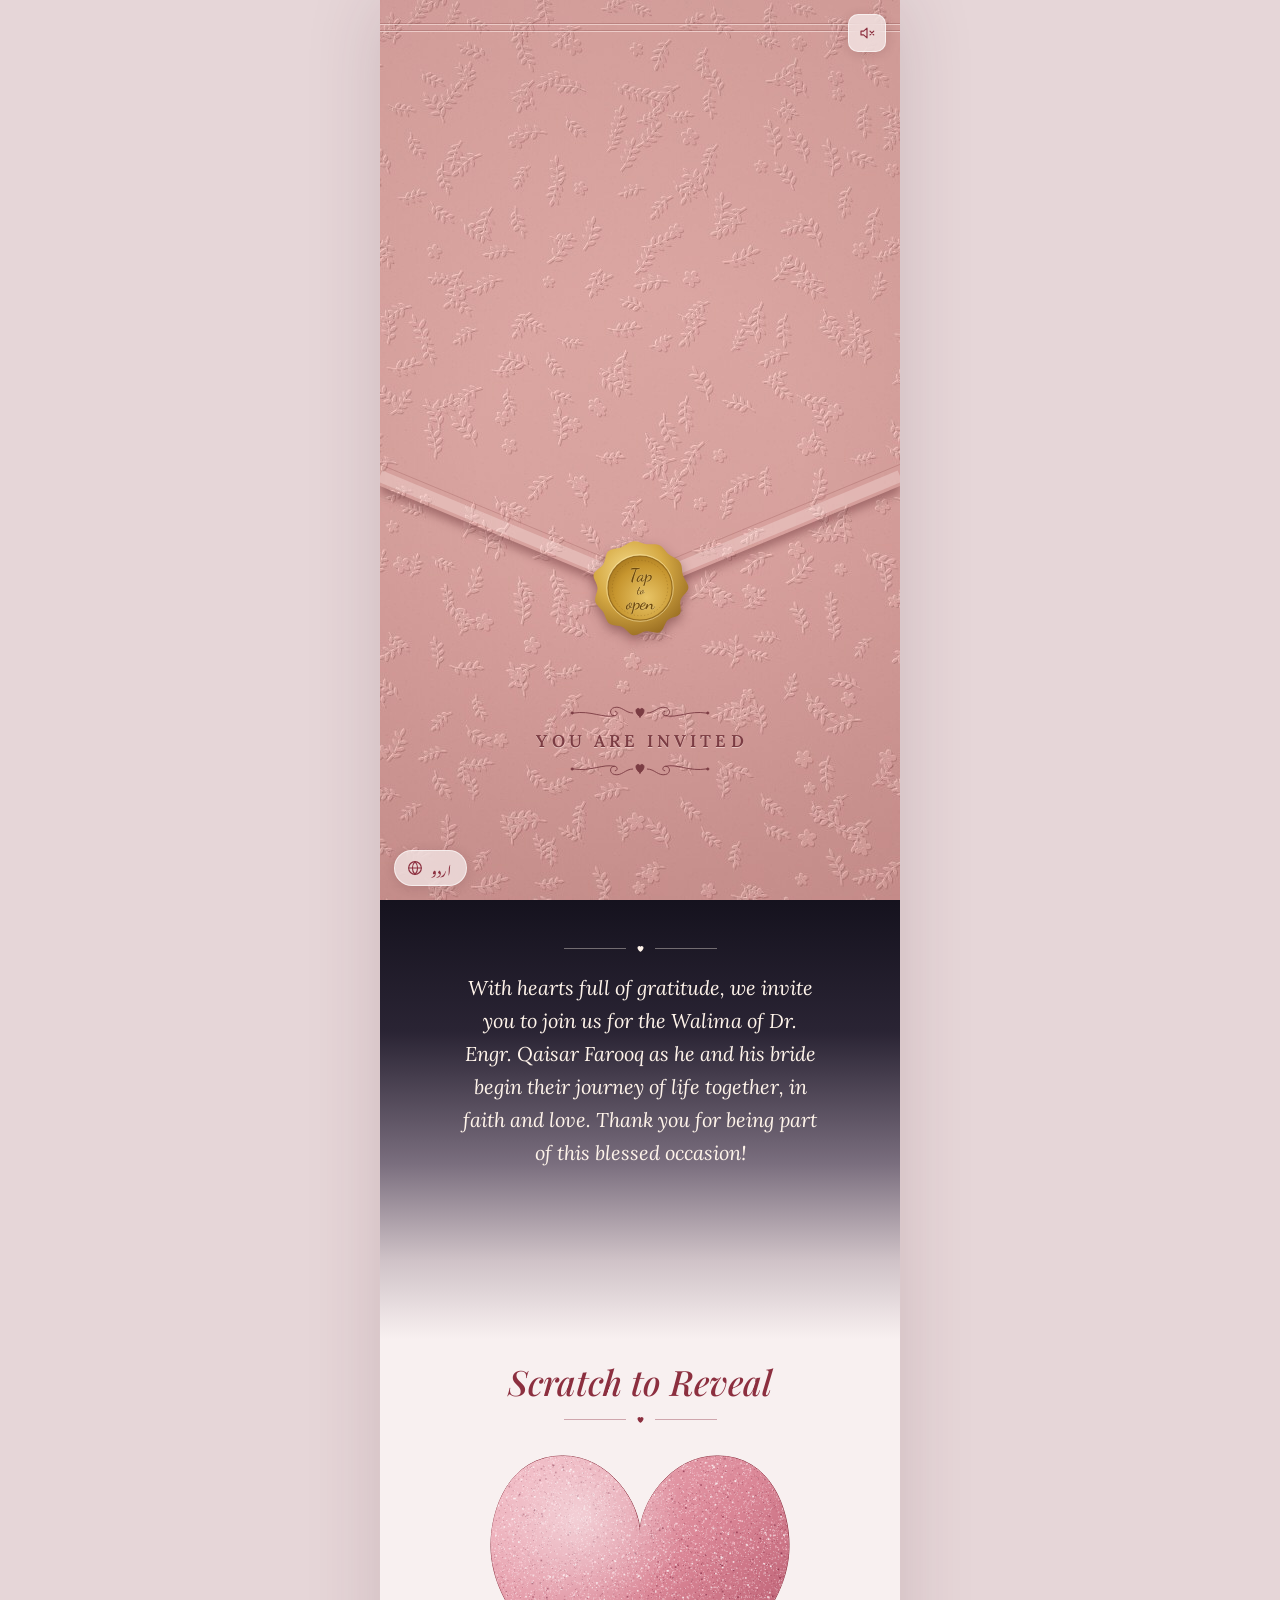
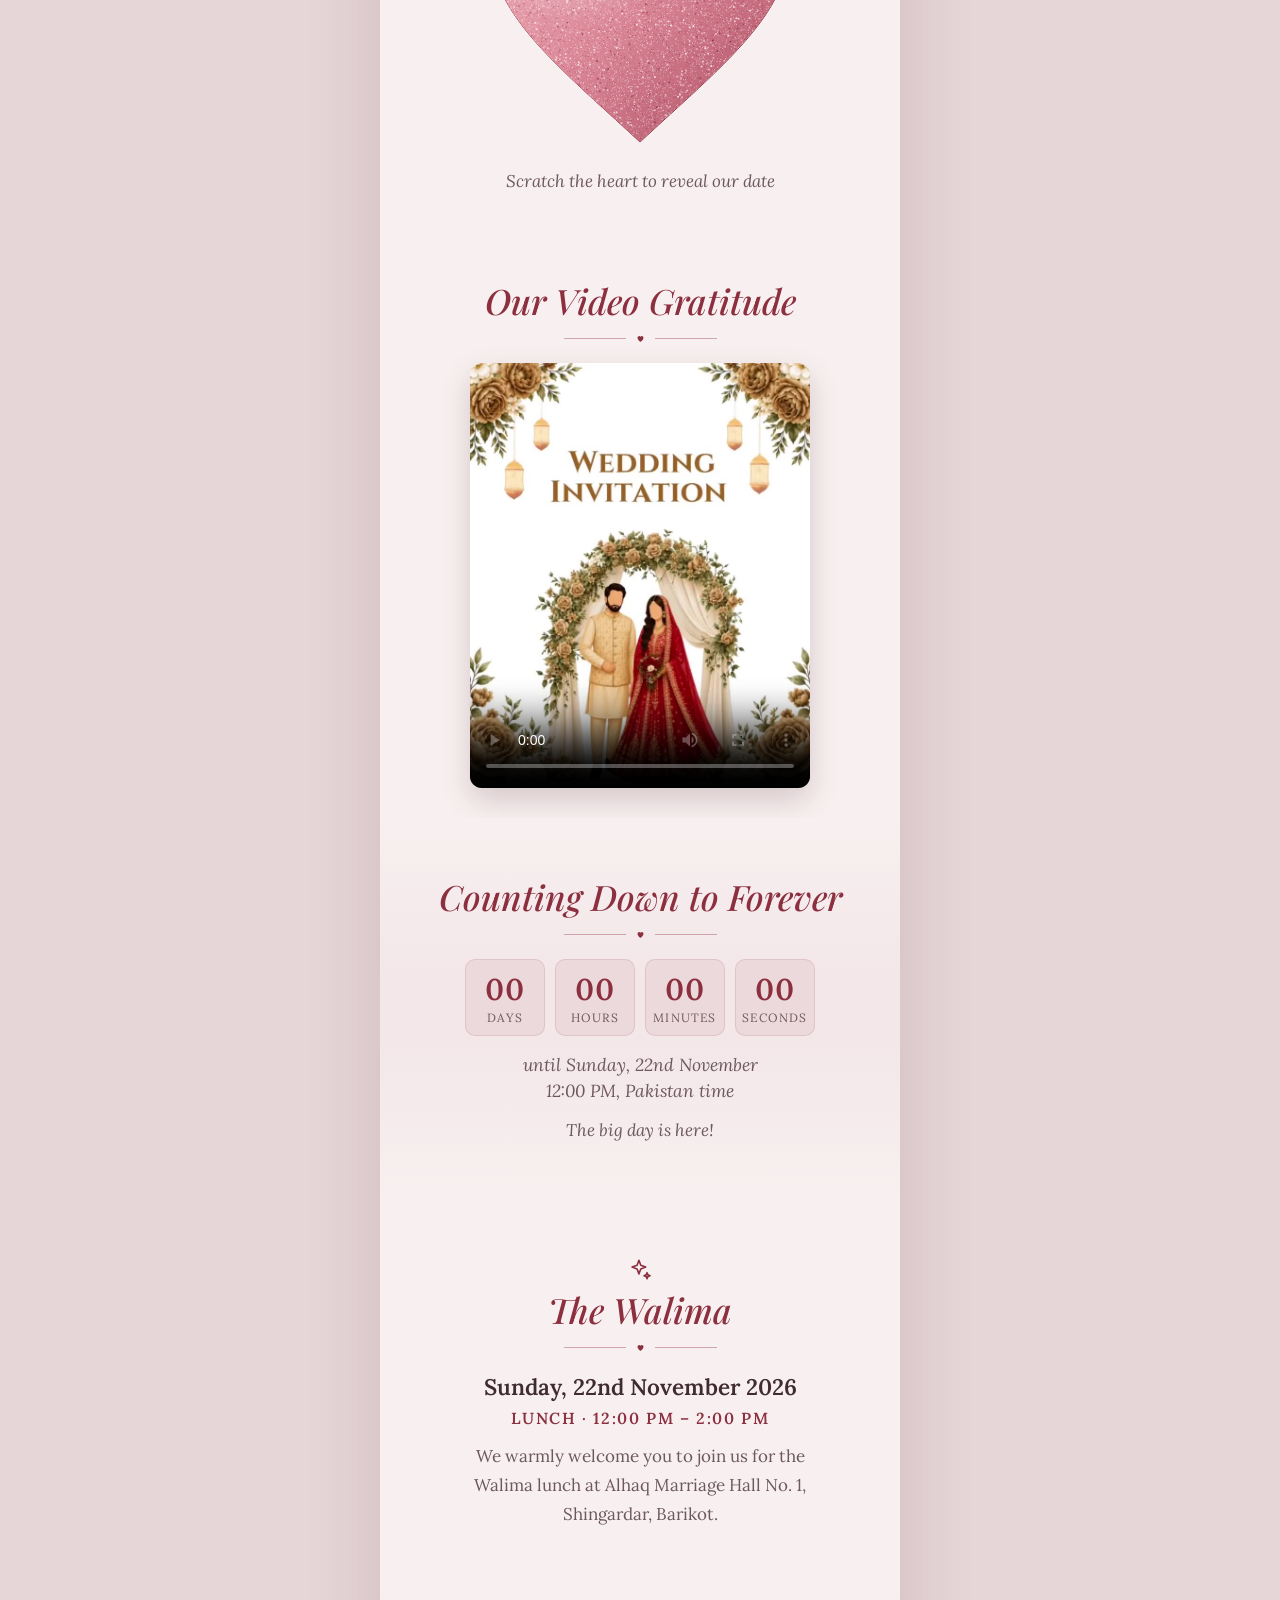
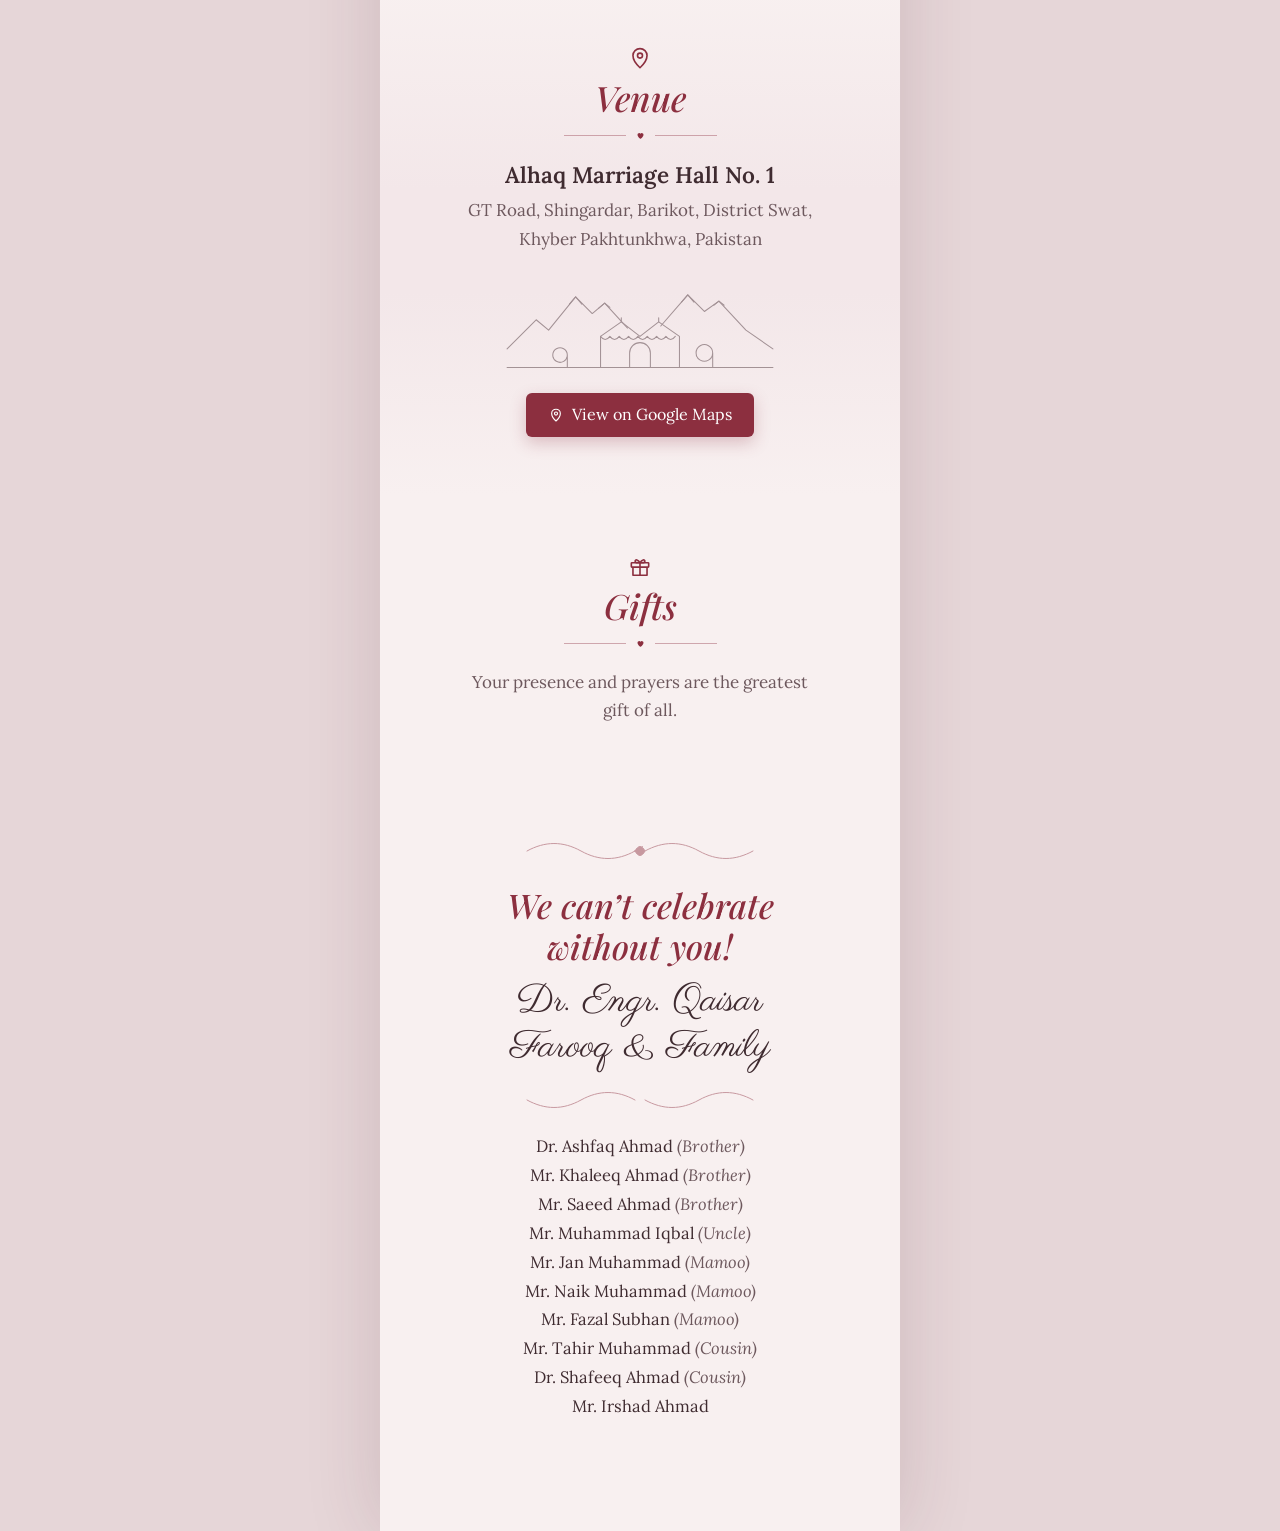
==== commit 4381a362: "Walima invitation: Dr. Engr. titles, father's name first, clearer fonts - Hero opens with Mr. Muhamm" ====
--- a/walima/index.html
+++ b/walima/index.html
@@ -5,25 +5,25 @@
 <meta name="viewport" content="width=device-width,initial-scale=1,viewport-fit=cover">
 <meta property="og:type" content="website">
 <meta property="og:url" content="https://qaisarfarooq17.github.io/walima/">
-<meta property="og:title" content="Walima Invitation · Dr. Qaisar Farooq">
-<meta property="og:description" content="Mr. Muhammad Siddiq requests your presence at the Walima of his son. Sunday, 22 November 2026 · Lunch 12:00–2:00 PM · Alhaq Marriage Hall, GT Road, Barikot.">
-<meta property="og:image" content="https://qaisarfarooq17.github.io/walima/preview-v4.jpg">
-<meta property="og:image:secure_url" content="https://qaisarfarooq17.github.io/walima/preview-v4.jpg">
+<meta property="og:title" content="Walima Invitation · Dr. Engr. Qaisar Farooq">
+<meta property="og:description" content="Mr. Muhammad Siddiq requests your presence at the Walima of his son, Dr. Engr. Qaisar Farooq. Sunday, 22nd November 2026 · Lunch 12:00 PM – 2:00 PM · Alhaq Marriage Hall No. 1, Shingardar, Barikot.">
+<meta property="og:image" content="https://qaisarfarooq17.github.io/walima/preview-v5.jpg">
+<meta property="og:image:secure_url" content="https://qaisarfarooq17.github.io/walima/preview-v5.jpg">
 <meta property="og:image:type" content="image/jpeg">
 <meta property="og:image:width" content="1200">
 <meta property="og:image:height" content="630">
-<meta property="og:image:alt" content="Walima invitation of Dr. Qaisar Farooq, Sunday 22 November 2026">
+<meta property="og:image:alt" content="Walima invitation of Dr. Engr. Qaisar Farooq, Sunday 22nd November 2026">
 <meta name="twitter:card" content="summary_large_image">
-<meta name="description" content="Mr. Muhammad Siddiq requests your presence at the Walima of his son. Sunday, 22 November 2026 · Lunch 12:00–2:00 PM · Alhaq Marriage Hall, GT Road, Barikot.">
+<meta name="description" content="Mr. Muhammad Siddiq requests your presence at the Walima of his son, Dr. Engr. Qaisar Farooq. Sunday, 22nd November 2026 · Lunch 12:00 PM – 2:00 PM · Alhaq Marriage Hall No. 1, Shingardar, Barikot.">
 <meta name="theme-color" content="#D8A29F">
 <link rel="icon" href="data:image/svg+xml,%3Csvg xmlns='http://www.w3.org/2000/svg' viewBox='0 0 24 24'%3E%3Cpath fill='%238C2F3F' d='M12 21s-8-5-8-11a4.5 4.5 0 0 1 8-2.8A4.5 4.5 0 0 1 20 10c0 6-8 11-8 11z'/%3E%3C/svg%3E">
-<link rel="apple-touch-icon" href="preview-v4.jpg">
+<link rel="apple-touch-icon" href="preview-v5.jpg">
 <style>:root{padding-top:env(safe-area-inset-top,0px);padding-bottom:env(safe-area-inset-bottom,0px)}body{margin:0}img{max-width:100%}[hidden]{display:none!important}</style>
-<title>Walima Invitation · Dr. Qaisar Farooq</title>
+<title>Walima Invitation · Dr. Engr. Qaisar Farooq</title>
 <meta name="claude:viewport-fit-sides" content="cover">
 <link rel="preconnect" href="https://fonts.googleapis.com">
 <link rel="preconnect" href="https://fonts.gstatic.com" crossorigin>
-<link rel="stylesheet" href="https://fonts.googleapis.com/css2?family=Amiri&family=Cormorant+Garamond:ital,wght@0,500;0,600;1,400;1,500&family=Dancing+Script:wght@500;600&family=Great+Vibes&family=Lora:ital,wght@0,400;0,500;0,600;1,400&family=Noto+Nastaliq+Urdu:wght@400;600&family=Parisienne&display=swap">
+<link rel="stylesheet" href="https://fonts.googleapis.com/css2?family=Amiri&family=Dancing+Script:wght@600&family=Lora:ital,wght@0,400;0,500;0,600;0,700;1,400;1,500&family=Noto+Nastaliq+Urdu:wght@400;600&family=Parisienne&family=Playfair+Display:ital,wght@1,400;1,500&display=swap">
 </head>
 <body>
 <style>
@@ -39,9 +39,9 @@
   --night:#15121E;
   --outer:#E6D6D8;
   --f-names:"Parisienne","Great Vibes","Snell Roundhand",cursive;
-  --f-script:"Dancing Script","Great Vibes",cursive;
+  --f-script:"Playfair Display",Georgia,serif;
   --f-serif:"Lora",Georgia,"Times New Roman",serif;
-  --f-display:"Cormorant Garamond","Lora",Georgia,serif;
+  --f-display:"Lora",Georgia,serif;
   --f-urdu:"Noto Nastaliq Urdu","Jameel Noori Nastaleeq","Urdu Typesetting",serif;
   --col:520px;
   color-scheme:light;
@@ -107,7 +107,8 @@
 .hero-copy::before{content:"";position:absolute;inset:10% 2%;background:radial-gradient(closest-side,rgba(14,10,26,.46),rgba(14,10,26,0));z-index:-1}
 .bismillah{font-family:"Amiri","Noto Naskh Arabic","Traditional Arabic",serif;font-size:25px;line-height:1.7;margin:0 0 10px;direction:rtl}
 .h-heart{width:22px;height:22px;color:#fff;display:block;margin:0 auto}
-.welcome{font-family:var(--f-display);font-style:italic;font-size:19px;line-height:1.45;margin:12px 0 0}
+.father{font-family:var(--f-serif);font-weight:600;font-size:clamp(23px,7.2vw,30px);line-height:1.25;letter-spacing:.01em;margin:12px 0 0;color:#fff;text-wrap:balance}
+.welcome{font-family:var(--f-display);font-style:italic;font-size:19px;line-height:1.5;margin:8px auto 0;max-width:24ch;text-wrap:balance}
 .rule{display:flex;align-items:center;justify-content:center;gap:10px;color:var(--wine);margin:12px auto 20px}
 .rule i{display:block;width:62px;height:1px;background:currentColor;opacity:.38}
 .rule svg{width:9px;height:9px;flex:none}
@@ -116,9 +117,10 @@
 .family{font-family:var(--f-display);font-weight:500;font-size:18.5px;line-height:1.35;margin:0}
 .creds{font-family:var(--f-display);font-size:17px;line-height:1.35;margin:3px 0 0;opacity:.92}
 .amp{font-family:var(--f-names);font-size:42px;line-height:1;margin:10px 0 0}
-.name.n2{font-size:clamp(38px,10.5vw,50px);margin-top:2px}
+.name.n2{font-size:clamp(31px,8.6vw,44px);margin-top:2px}
 .name .cap{font-size:1.08em;line-height:0}
-.of{font-family:var(--f-display);font-style:italic;font-size:19px;margin:2px 0 0}
+.name .ttl{display:block;font-size:.6em;line-height:1.15;margin-bottom:2px}
+.of{font-family:var(--f-display);font-style:italic;font-size:20px;margin:4px 0 0}
 .scroll-cue{position:absolute;left:50%;bottom:calc(66px + env(safe-area-inset-bottom,0px));transform:translateX(-50%);display:inline-flex;align-items:center;gap:10px;padding:11px 18px 11px 24px;border:1px solid rgba(255,240,205,.95);border-radius:999px;background:linear-gradient(180deg,#FFF3D6 0%,#F1D08C 55%,#D9AE5C 100%);color:#4A1E22;font-family:var(--f-display);font-weight:600;font-size:17px;letter-spacing:.16em;line-height:1;white-space:nowrap;cursor:pointer;text-shadow:0 1px 0 rgba(255,255,255,.5);box-shadow:0 0 0 0 rgba(241,208,140,.6),0 8px 22px rgba(0,0,0,.45);animation:cuePulse 2.4s ease-out infinite}
 .scroll-cue svg{width:20px;height:20px;flex:none;animation:nudge 1.4s ease-in-out infinite}
 .scroll-cue:focus-visible{outline:2px solid #fff;outline-offset:4px}
@@ -141,29 +143,33 @@
 /* ---------- Bands ---------- */
 .message{background:linear-gradient(180deg,var(--night) 0%,#2A2434 30%,#7A6E7E 60%,#CFC2C7 82%,var(--paper) 100%);color:var(--cream);text-align:center;padding-block:44px 170px;padding-left:max(28px,env(safe-area-inset-left,0px));padding-right:max(28px,env(safe-area-inset-right,0px))}
 .message .rule{color:var(--cream);margin:0 auto 18px}
-.message p{font-family:var(--f-display);font-style:italic;font-size:21px;line-height:1.55;max-width:30ch;margin:0 auto}
+.message p{font-family:var(--f-display);font-style:italic;font-size:20px;line-height:1.65;max-width:30ch;margin:0 auto}
 .band{position:relative;text-align:center;padding-block:58px;padding-left:max(24px,env(safe-area-inset-left,0px));padding-right:max(24px,env(safe-area-inset-right,0px))}
 .band.alt{background:linear-gradient(180deg,var(--paper),var(--paper-2) 40%,var(--paper-2) 60%,var(--paper))}
 .sec-icon{display:block;width:26px;height:26px;margin:0 auto 6px;color:var(--wine)}
-.sec-title{font-family:var(--f-script);font-weight:500;font-size:37px;line-height:1.2;color:var(--wine);margin:0;text-wrap:balance}
-.body-text{font-size:15.5px;line-height:1.7;color:var(--ink-soft);max-width:34ch;margin:0 auto}
-.lead{font-family:var(--f-serif);font-weight:600;font-size:21px;line-height:1.35;color:var(--ink);margin:0 0 6px;text-wrap:balance}
+.sec-title{font-family:var(--f-script);font-style:italic;font-weight:500;font-size:35px;line-height:1.2;color:var(--wine);margin:0;text-wrap:balance}
+.body-text{font-size:17px;line-height:1.7;color:var(--ink-soft);max-width:32ch;margin:0 auto}
+.lead{font-family:var(--f-serif);font-weight:600;font-size:22.5px;line-height:1.35;color:var(--ink);margin:0 0 6px;text-wrap:balance}
 
 /* scratch */
 .reveal{padding-top:22px}
 .sec-title.swap{animation:swap .9s ease both}
 @keyframes swap{0%{opacity:0;transform:translateY(6px)}100%{opacity:1;transform:none}}
-.scratch-wrap{position:relative;width:min(290px,78vw);max-width:100%;aspect-ratio:1/1;margin:4px auto 0}
-.scratch-under{position:absolute;inset:0;display:flex;flex-direction:column;align-items:center;justify-content:center;padding:19% 20% 13%;text-align:center}
+.scratch-wrap{position:relative;width:min(310px,82vw);max-width:100%;aspect-ratio:1/1;margin:4px auto 0}
+.scratch-under{position:absolute;inset:0;display:flex;flex-direction:column;align-items:center;justify-content:center;padding:24% 14% 21%;text-align:center}
 .scratch-under .outline{position:absolute;inset:0;width:100%;height:100%;color:var(--wine);overflow:visible}
-.su-invite{font-family:var(--f-display);font-style:italic;font-size:18px;color:var(--ink-soft);margin:0}
-.su-date{font-family:var(--f-serif);font-weight:600;font-size:19px;line-height:1.3;color:var(--ink);margin:4px 0 2px}
-.su-day{font-size:13.5px;color:var(--ink-soft);margin:0}
-.su-time{font-size:12px;letter-spacing:.12em;color:var(--ink-soft);margin:2px 0 0}
+.scratch-under p{position:relative}
+.scratch-under p:empty{display:none}
+.su-invite{font-family:var(--f-display);font-style:italic;font-size:16px;line-height:1.2;color:var(--ink-soft);margin:0}
+.su-on{font-family:var(--f-display);font-style:italic;font-size:14px;line-height:1.15;color:var(--ink-soft);margin:0}
+.su-day{font-family:var(--f-serif);font-weight:700;font-size:29px;line-height:1.1;color:var(--wine);margin:0}
+.su-date{font-family:var(--f-serif);font-weight:600;font-size:16px;line-height:1.25;color:var(--ink);margin:2px 0 0}
+.su-time{font-size:13px;line-height:1.3;color:var(--ink-soft);margin:2px 0 0}
+.su-ev{font-size:13.5px;color:var(--wine);margin:0}
 #scratch{position:absolute;inset:0;width:100%;height:100%;touch-action:none;cursor:pointer;transition:opacity 1s ease,transform 1s ease;border-radius:12px}
 #scratch:focus-visible{outline:2px dashed var(--wine);outline-offset:6px}
 #scratch.gone{opacity:0;transform:scale(1.07);pointer-events:none}
-.scratch-hint{font-family:var(--f-display);font-style:italic;font-size:16px;color:var(--ink-soft);margin:16px 0 0;transition:opacity .6s}
+.scratch-hint{font-family:var(--f-display);font-style:italic;font-size:17px;color:var(--ink-soft);margin:16px 0 0;transition:opacity .6s}
 .scratch-hint.hide{opacity:0}
 #confetti{position:absolute;inset:0;width:100%;height:100%;pointer-events:none;z-index:2}
 
@@ -180,10 +186,10 @@
 /* countdown */
 .count{display:grid;grid-template-columns:repeat(4,minmax(0,1fr));gap:10px;max-width:350px;margin:0 auto}
 .tile{background:rgba(140,47,63,.07);border:1px solid rgba(140,47,63,.13);border-radius:10px;padding:13px 2px 10px;min-width:0}
-.tile b{display:block;font-family:var(--f-serif);font-weight:600;font-size:27px;line-height:1.1;color:var(--wine);font-variant-numeric:tabular-nums}
-.tile span{display:block;margin-top:4px;font-size:10.5px;letter-spacing:.13em;text-transform:uppercase;color:var(--ink-soft)}
+.tile b{display:block;font-family:var(--f-serif);font-weight:600;font-size:30px;line-height:1.1;color:var(--wine);font-variant-numeric:tabular-nums}
+.tile span{display:block;margin-top:4px;font-size:12px;letter-spacing:.1em;text-transform:uppercase;color:var(--ink-soft)}
 .count-note{font-family:var(--f-display);font-style:italic;font-size:17px;color:var(--ink-soft);margin:14px 0 0}
-.count-until{font-family:var(--f-display);font-style:italic;font-size:17px;line-height:1.45;color:var(--ink-soft);margin:16px auto 0;max-width:30ch;text-wrap:balance}
+.count-until{font-family:var(--f-display);font-style:italic;font-size:17.5px;line-height:1.5;color:var(--ink-soft);margin:16px auto 0;max-width:30ch;text-wrap:balance}
 .tile b.flip{animation:flip .45s cubic-bezier(.2,.7,.2,1)}
 @keyframes flip{0%{transform:translateY(-7px);opacity:.25}100%{transform:none;opacity:1}}
 
@@ -199,7 +205,7 @@
 
 /* venue */
 .venue-art{display:block;width:100%;max-width:270px;height:auto;margin:18px auto 22px;color:var(--ink-soft);opacity:.6}
-.btn{display:inline-flex;align-items:center;justify-content:center;gap:8px;background:var(--wine);color:#fff;text-decoration:none;font-family:var(--f-serif);font-size:14.5px;line-height:1.2;padding:12px 22px;border-radius:6px;box-shadow:0 6px 16px rgba(140,47,63,.25);border:0;cursor:pointer}
+.btn{display:inline-flex;align-items:center;justify-content:center;gap:8px;background:var(--wine);color:#fff;text-decoration:none;font-family:var(--f-serif);font-size:16px;line-height:1.2;padding:12px 22px;border-radius:6px;box-shadow:0 6px 16px rgba(140,47,63,.25);border:0;cursor:pointer}
 .btn svg{width:16px;height:16px}
 .btn:hover{background:#7A2636}
 .btn:focus-visible{outline:2px solid var(--wine);outline-offset:3px}
@@ -209,28 +215,16 @@
 .pair h3,.ev h3{font-family:var(--f-serif);font-weight:600;font-size:18px;color:var(--wine);margin:0}
 .mini{display:block;width:34px;height:1px;background:rgba(140,47,63,.35);margin:8px auto 8px}
 .events{display:grid;gap:24px;max-width:330px;margin:0 auto}
-.barat .when{font-family:var(--f-display);font-weight:600;font-size:15px;letter-spacing:.14em;color:var(--wine);margin:2px 0 14px}
+.barat .when{font-family:var(--f-display);font-weight:600;font-size:16px;letter-spacing:.1em;color:var(--wine);margin:2px 0 14px}
 .ur .barat .when{letter-spacing:0;font-size:15px;line-height:2}
-
-/* form */
-.form{max-width:340px;margin:0 auto;text-align:start;display:grid;gap:20px}
-.field label{display:block;font-size:14px;color:var(--ink);margin-bottom:2px}
-.field input,.field select,.field textarea{width:100%;font-family:inherit;font-size:16px;color:var(--ink);background:transparent;border:0;border-bottom:1px solid rgba(109,88,93,.38);padding:9px 2px;border-radius:0;-webkit-appearance:none;appearance:none}
-.field input::placeholder,.field textarea::placeholder{color:rgba(109,88,93,.6)}
-.field textarea{resize:vertical;min-height:72px;line-height:1.5}
-.field select{background-image:url("data:image/svg+xml,%3Csvg xmlns='http://www.w3.org/2000/svg' viewBox='0 0 24 24' fill='none' stroke='%238C2F3F' stroke-width='1.8' stroke-linecap='round'%3E%3Cpath d='M6 9l6 6 6-6'/%3E%3C/svg%3E");background-repeat:no-repeat;background-size:16px;background-position:right 2px center;padding-right:24px}
-.field input:focus,.field select:focus,.field textarea:focus{outline:none;border-bottom-color:var(--wine);box-shadow:0 1px 0 var(--wine)}
-.row2{display:grid;grid-template-columns:minmax(0,1fr) 110px;gap:16px}
-.send{width:100%;padding:14px}
-.form-note{font-size:12.5px;line-height:1.5;color:var(--ink-soft);text-align:center;margin:-6px 0 0}
-.form-err{color:var(--wine);font-size:13.5px;margin:6px 0 0}
 
 /* closing */
 .closing{padding-block:56px 110px}
 .wave{display:block;width:230px;max-width:100%;height:24px;margin:0 auto;color:var(--wine);opacity:.45}
-.closing .sec-title{font-size:40px;margin:22px auto 4px;max-width:12ch}
-.closing .names{font-family:var(--f-names);font-size:36px;color:var(--ink);margin:10px 0 18px}
-.closing .date-line{font-family:var(--f-display);font-weight:600;letter-spacing:.22em;font-size:12.5px;color:var(--ink-soft);margin:16px 0 0;padding-left:.22em}
+.closing .sec-title{font-size:34px;margin:22px auto 4px;max-width:14ch}
+.closing .names{font-family:var(--f-names);font-size:38px;line-height:1.2;color:var(--ink);margin:12px auto 18px;max-width:11ch;text-wrap:balance}
+.kin{list-style:none;margin:20px auto 0;padding:0;max-width:330px;font-size:16.5px;line-height:1.75;color:var(--ink)}
+.kin li span{color:var(--ink-soft);font-style:italic}
 
 /* floating controls */
 .fab{position:fixed;z-index:200;display:inline-flex;align-items:center;justify-content:center;gap:7px;border:1px solid rgba(255,255,255,.6);background:rgba(255,255,255,.6);-webkit-backdrop-filter:blur(8px);backdrop-filter:blur(8px);color:var(--wine);font-family:var(--f-serif);font-size:13.5px;cursor:pointer;box-shadow:0 2px 12px rgba(60,20,30,.14)}
@@ -247,29 +241,32 @@
 .ur [data-i18n]{font-family:var(--f-urdu);font-style:normal;letter-spacing:0}
 .ur .name{font-family:var(--f-urdu);font-weight:600;font-size:clamp(32px,9.5vw,44px);line-height:2;margin:0}
 .ur .name.n2{font-size:clamp(28px,8.5vw,38px)}
+.ur .name .ttl{font-size:.62em;line-height:1.9;margin-bottom:-4px}
 .ur .of{font-size:15px;line-height:2}
 .ur .amp{font-family:var(--f-urdu);font-size:26px;line-height:2;margin:4px 0 -6px}
-.ur .welcome{font-size:16px;line-height:2.2}
+.ur .father{font-family:var(--f-urdu);font-size:27px;line-height:2;margin-top:8px}
+.ur .welcome{font-size:17.5px;line-height:2.2;max-width:22ch}
 .ur .family{font-size:15px;line-height:2.1}
 .ur .creds{font-size:14px;line-height:2.1}
-.ur .sec-title{font-size:27px;line-height:2.1;font-weight:400}
-.ur .closing .sec-title{font-size:28px;max-width:16ch}
-.ur .message p{font-size:17px;line-height:2.3}
-.ur .body-text,.ur .tl .note,.ur .ev p{font-size:14px;line-height:2.2}
-.ur .tl h3,.ur .pair h3,.ur .ev h3,.ur .lead{font-size:16px;line-height:2;font-weight:600}
-.ur .tl .when,.ur .su-day,.ur .su-time{font-size:13px;line-height:2}
-.ur .su-invite{font-size:15px;line-height:2}
-.ur .su-date{font-size:16px;line-height:2}
-.ur .tile span{font-size:12px;letter-spacing:0;line-height:1.8}
+.ur .sec-title{font-size:29px;line-height:2.1;font-weight:400}
+.ur .closing .sec-title{font-size:29px;max-width:16ch}
+.ur .message p{font-size:18.5px;line-height:2.3}
+.ur .body-text,.ur .tl .note,.ur .ev p{font-size:16px;line-height:2.2}
+.ur .tl h3,.ur .pair h3,.ur .ev h3,.ur .lead{font-size:18px;line-height:2;font-weight:600}
+.ur .tl .when{font-size:14px;line-height:2}
+.ur .scratch-under{padding:27% 15% 16%}
+.ur .su-day{font-size:21px;line-height:1.9;font-weight:600}
+.ur .su-time,.ur .su-ev{font-size:13px;line-height:1.85;margin:0}
+.ur .su-invite{font-size:14px;line-height:1.9}
+.ur .su-date{font-size:14.5px;line-height:1.85;margin:0}
+.ur .tile span{font-size:13px;letter-spacing:0;line-height:1.8}
 .ur .scroll-cue{letter-spacing:0;font-size:16px;line-height:1.6;padding:6px 18px 8px 20px}
 .envelope.ur .seal text{font-size:12px}
 .ur .env-invited span{letter-spacing:0;font-size:19px;padding-left:0;line-height:2}
-.ur .field label{font-size:13.5px;line-height:2}
-.ur .field input,.ur .field textarea,.ur .field select{font-family:var(--f-urdu);font-size:15px;line-height:2}
-.ur .field select{background-position:left 2px center;padding-right:2px;padding-left:24px}
-.ur .btn,.ur .form-note,.ur .form-err,.ur .scratch-hint,.ur .count-note{font-family:var(--f-urdu);font-style:normal;line-height:2}
-.ur .closing .names{font-family:var(--f-urdu);font-size:24px;line-height:2}
-.ur .date-line{letter-spacing:0;font-family:var(--f-urdu);padding-left:0}
+.ur .btn,.ur .scratch-hint,.ur .count-note{font-family:var(--f-urdu);font-style:normal;line-height:2}
+.ur .closing .names{font-family:var(--f-urdu);font-size:24px;line-height:2;max-width:none}
+.ur .kin{font-family:var(--f-urdu);font-size:16px;line-height:2.3}
+.ur .kin li span{font-style:normal}
 
 @media (prefers-reduced-motion:reduce){
   *,*::before,*::after{animation-duration:.01ms!important;animation-iteration-count:1!important;transition-duration:.01ms!important}
@@ -286,10 +283,10 @@
     <div class="hero-copy" id="heroCopy">
       <p class="bismillah" id="bismillah" hidden>بِسْمِ اللّٰهِ الرَّحْمٰنِ الرَّحِيْمِ</p>
       <svg class="h-heart" viewBox="0 0 24 24" aria-hidden="true"><path fill="currentColor" d="M12 20.5s-7.5-4.6-7.5-10.4A4.2 4.2 0 0 1 12 7.4a4.2 4.2 0 0 1 7.5 2.7c0 5.8-7.5 10.4-7.5 10.4z"/></svg>
+      <p class="father" data-i18n="cfg.groom.father"></p>
       <p class="welcome" data-i18n="ui.welcome"></p>
       <div class="rule" aria-hidden="true"><i></i><svg viewBox="0 0 24 24"><path fill="currentColor" d="M12 21s-8-5-8-11a4.5 4.5 0 0 1 8-2.8A4.5 4.5 0 0 1 20 10c0 6-8 11-8 11z"/></svg><i></i></div>
-      <h1 class="name" data-i18n="cfg.groom.name"></h1>
-      <p class="family" data-i18n="cfg.groom.family"></p>
+      <h1 class="name" data-i18n="cfg.groom.short" data-title="cfg.groom.title"></h1>
       <div class="amp" data-i18n="ui.amp"></div>
       <p class="of" data-i18n="cfg.bride.label"></p>
       <p class="name n2" data-i18n="cfg.bride.father"></p>
@@ -312,9 +309,11 @@
       <div class="scratch-under">
         <svg class="outline" viewBox="-2 -2 104 104" aria-hidden="true"><path d="M50 28C50 18 40 2 24 2C6 2 0 20 0 32C0 55 22 72 50 98C78 72 100 55 100 32C100 20 94 2 76 2C60 2 50 18 50 28Z" fill="rgba(255,255,255,.35)" stroke="currentColor" stroke-width="1" vector-effect="non-scaling-stroke"/></svg>
         <p class="su-invite" data-i18n="ui.youreInvited"></p>
+        <p class="su-on" data-i18n="ui.on"></p>
+        <p class="su-day" data-i18n="cfg.event.weekday"></p>
         <p class="su-date" data-i18n="cfg.event.date"></p>
-        <p class="su-day" data-i18n="cfg.event.weekday"></p>
         <p class="su-time" data-i18n="cfg.event.time"></p>
+        <p class="su-ev" data-i18n="cfg.event.label"></p>
       </div>
       <canvas id="scratch"></canvas>
     </div>
@@ -384,34 +383,6 @@
     <p class="body-text" data-i18n="cfg.gifts"></p>
   </section>
 
-  <!-- RSVP -->
-  <section class="band alt" id="rsvp">
-    <svg class="sec-icon" viewBox="0 0 24 24" fill="none" stroke="currentColor" stroke-width="1.5" stroke-linejoin="round" aria-hidden="true"><rect x="3" y="5.5" width="18" height="13" rx="2"/><path d="M3.5 7l8.5 6 8.5-6"/></svg>
-    <h2 class="sec-title" data-i18n="ui.rsvp"></h2>
-    <div class="rule" aria-hidden="true"><i></i><svg viewBox="0 0 24 24"><path fill="currentColor" d="M12 21s-8-5-8-11a4.5 4.5 0 0 1 8-2.8A4.5 4.5 0 0 1 20 10c0 6-8 11-8 11z"/></svg><i></i></div>
-    <form class="form" id="rsvpForm" novalidate>
-      <div class="field"><label for="rsvpName" data-i18n="ui.fName"></label><input id="rsvpName" name="name" autocomplete="name" data-i18n-ph="ui.fNamePh"></div>
-      <div class="row2">
-        <div class="field"><label for="rsvpAttend" data-i18n="ui.fAttend"></label>
-          <select id="rsvpAttend" name="attend">
-            <option value="" data-i18n="ui.optSelect"></option>
-            <option value="yes" data-i18n="ui.optYes"></option>
-            <option value="no" data-i18n="ui.optNo"></option>
-            <option value="maybe" data-i18n="ui.optMaybe"></option>
-          </select>
-        </div>
-        <div class="field"><label for="rsvpGuests" data-i18n="ui.fGuests"></label>
-          <select id="rsvpGuests" name="guests"><option>1</option><option>2</option><option>3</option><option>4</option><option>5</option><option>6</option><option>7</option><option>8</option></select>
-        </div>
-      </div>
-      <div class="field"><label for="rsvpMsg" data-i18n="ui.fMsg"></label><textarea id="rsvpMsg" name="message" rows="3" data-i18n-ph="ui.fMsgPh"></textarea></div>
-      <div>
-        <a class="btn send" id="rsvpSend" href="https://wa.me/" target="_blank" rel="noopener"><svg viewBox="0 0 24 24" fill="currentColor" aria-hidden="true"><path d="M12 3a9 9 0 0 0-7.8 13.5L3 21l4.6-1.2A9 9 0 1 0 12 3zm0 1.6a7.4 7.4 0 1 1-3.8 13.8l-.3-.2-2.7.7.7-2.6-.2-.3A7.4 7.4 0 0 1 12 4.6zm-3 3.6c-.2 0-.5 0-.7.3-.2.3-.9.9-.9 2.2s.9 2.5 1 2.7c.1.2 1.8 2.8 4.4 3.8 2.2.9 2.6.7 3.1.6.5 0 1.5-.6 1.7-1.2.2-.6.2-1.1.2-1.2l-.4-.3-1.6-.8c-.2-.1-.4-.1-.5.1l-.7.9c-.1.2-.3.2-.5.1-.2-.1-1-.4-1.9-1.2-.7-.6-1.2-1.4-1.3-1.6-.1-.2 0-.4.1-.5l.4-.4.2-.4v-.4l-.7-1.8c-.2-.5-.4-.4-.5-.4H9z"/></svg><span data-i18n="ui.send"></span></a>
-        <p class="form-err" id="rsvpErr" data-i18n="ui.nameErr" hidden></p>
-      </div>
-      <p class="form-note" data-i18n="ui.sendNote"></p>
-    </form>
-  </section>
 
   <!-- Closing -->
   <section class="band closing">
@@ -419,7 +390,7 @@
     <h2 class="sec-title" data-i18n="ui.closing"></h2>
     <p class="names" data-i18n="cfg.couple"></p>
     <svg class="wave" viewBox="0 0 230 24" fill="none" stroke="currentColor" stroke-width="1" stroke-linecap="round" aria-hidden="true"><path d="M2 12c18 10 36 10 54 0s36-10 54 0M120 12c18 10 36 10 54 0s36-10 54 0"/></svg>
-    <p class="date-line" data-i18n="cfg.event.footer"></p>
+    <ul class="kin" id="kin"></ul>
   </section>
 </div>
 
@@ -485,53 +456,66 @@
 const CONFIG = {
   bismillah: true,                      // show Bismillah above the names
   groom: {
-    name:   { en: "Dr. Qaisar Farooq", ur: "ڈاکٹر قیصر فاروق" },
+    father: { en: "Mr. Muhammad Siddiq", ur: "جناب محمد صدیق" },
+    title:  { en: "Dr. Engr.", ur: "ڈاکٹر انجینئر" },
     short:  { en: "Qaisar Farooq", ur: "قیصر فاروق" },
-    family: { en: "Son of Mr. & Mrs. Muhammad Siddiq", ur: "فرزند جناب محمد صدیق" }
+    name:   { en: "Dr. Engr. Qaisar Farooq", ur: "ڈاکٹر انجینئر قیصر فاروق" }
   },
   bride: {
     label:  { en: "Daughter of", ur: "دختر" },
-    father: { en: "Amanullah Khan", ur: "جناب امان اللہ خان" }
+    father: { en: "Dr. Amanullah Khan", ur: "ڈاکٹر امان اللہ خان" }
   },
   event: {
     iso:     "2026-11-22T12:00:00+05:00",  // Walima, Pakistan time — drives the countdown
-    date:    { en: "22 November 2026", ur: "22 نومبر 2026" },
-    weekday: { en: "Sunday", ur: "بروز اتوار" },
-    time:    { en: "12:00 PM – 2:00 PM", ur: "دوپہر 12 سے 2 بجے" },
-    footer:  { en: "22 · 11 · 2026  ·  BARIKOT, SWAT", ur: "22 نومبر 2026 · بریکوٹ، سوات" }
+    weekday: { en: "Sunday", ur: "بروزِ اتوار" },
+    date:    { en: "22nd November 2026", ur: "22 نومبر 2026" },
+    time:    { en: "Time: 12:00 PM – 2:00 PM", ur: "دوپہر 12 سے 2 بجے" },
+    label:   { en: "", ur: "دعوتِ ولیمہ" }
   },
   barat: {
-    day:  { en: "Sunday, 22 November 2026", ur: "بروز اتوار، 22 نومبر 2026" },
+    day:  { en: "Sunday, 22nd November 2026", ur: "بروزِ اتوار، 22 نومبر 2026" },
     time: { en: "LUNCH · 12:00 PM – 2:00 PM", ur: "ظہرانہ · دوپہر 12 سے 2 بجے" },
-    note: { en: "We warmly welcome you to join us for the Walima lunch at Alhaq Marriage Hall, Barikot.", ur: "الحق میرج ہال، بریکوٹ میں ولیمے کے ظہرانے میں آپ کی شرکت ہمارے لیے باعثِ مسرت ہوگی۔" }
+    note: { en: "We warmly welcome you to join us for the Walima lunch at Alhaq Marriage Hall No. 1, Shingardar, Barikot.", ur: "الحق میرج ہال نمبر 1، شنگردار، بریکوٹ میں دعوتِ ولیمہ کے ظہرانے میں آپ کی شرکت ہمارے لیے باعثِ افتخار ہوگی۔" }
   },
   venue: {
-    name:    { en: "Alhaq Marriage Hall", ur: "الحق میرج ہال" },
-    address: { en: "GT Road, Barikot, District Swat, Khyber Pakhtunkhwa, Pakistan", ur: "جی ٹی روڈ، بریکوٹ، ضلع سوات، خیبر پختونخوا" },
+    name:    { en: "Alhaq Marriage Hall No. 1", ur: "الحق میرج ہال نمبر 1" },
+    address: { en: "GT Road, Shingardar, Barikot, District Swat, Khyber Pakhtunkhwa, Pakistan", ur: "جی ٹی روڈ، شنگردار، بریکوٹ، ضلع سوات، خیبر پختونخوا" },
     maps:    "https://share.google/iaLVhLQyBopuPhD9q"
   },
-  gifts: { en: "Your presence and prayers are the greatest gift of all… but we won’t say no to the other kind either!", ur: "آپ کی شرکت اور دعائیں ہی سب سے قیمتی تحفہ ہیں… لیکن دوسرے تحائف سے بھی ہم انکار نہیں کریں گے!" },
-  rsvp: { whatsapp: "+92 340 9412612" },  // RSVPs open a WhatsApp chat to this number
+  gifts: { en: "Your presence and prayers are the greatest gift of all.", ur: "آپ کی شرکت اور دعائیں ہی ہمارے لیے سب سے قیمتی تحفہ ہیں۔" },
+  kin: [                                // listed under "& Family" at the end: [name, relation]
+    { en: ["Dr. Ashfaq Ahmad", "Brother"],    ur: ["ڈاکٹر اشفاق احمد", "بھائی"] },
+    { en: ["Mr. Khaleeq Ahmad", "Brother"],   ur: ["جناب خلیق احمد", "بھائی"] },
+    { en: ["Mr. Saeed Ahmad", "Brother"],     ur: ["جناب سعید احمد", "بھائی"] },
+    { en: ["Mr. Muhammad Iqbal", "Uncle"],    ur: ["جناب محمد اقبال", "چچا"] },
+    { en: ["Mr. Jan Muhammad", "Mamoo"],      ur: ["جناب جان محمد", "ماموں"] },
+    { en: ["Mr. Naik Muhammad", "Mamoo"],     ur: ["جناب نیک محمد", "ماموں"] },
+    { en: ["Mr. Fazal Subhan", "Mamoo"],      ur: ["جناب فضل سبحان", "ماموں"] },
+    { en: ["Mr. Tahir Muhammad", "Cousin"],   ur: ["جناب طاہر محمد", "کزن"] },
+    { en: ["Dr. Shafeeq Ahmad", "Cousin"],    ur: ["ڈاکٹر شفیق احمد", "کزن"] },
+    { en: ["Mr. Irshad Ahmad", ""],           ur: ["جناب ارشاد احمد", ""] }
+  ],
   photo: "",                            // optional: image URL to show instead of the monogram wreath
-  video: "invitation-v3.mp4",           // optional: video file (e.g. "invitation.mp4") shown in place of the wreath
+  video: "invitation-v4.mp4",           // optional: video file shown in place of the wreath
   poster: "video-poster-v2.jpg",        // optional: still image shown before the video plays
   music: "music.mp3"                    // optional: audio URL; empty = built-in soft music box
 };
 
 const UI = {
   seal1: { en: "Tap", ur: "کھولنے" }, seal2: { en: "to", ur: "کے لیے" }, seal3: { en: "open", ur: "چھوئیں" },
-  invited: { en: "YOU ARE INVITED", ur: "آپ مدعو ہیں" },
-  welcome: { en: ["We are honored to welcome you to", "the wedding ceremony of"], ur: ["ہم آپ کو شادی کی پُرمسرت تقریب", "میں خوش آمدید کہتے ہیں"] },
+  invited: { en: "YOU ARE INVITED", ur: "آپ کو دعوت دی جاتی ہے" },
+  welcome: { en: "requests the honour of your presence at the Walima of his beloved son", ur: "اپنے نورِ چشم کی تقریبِ ولیمہ میں آپ کی شرکت کے متمنی ہیں" },
   amp: { en: "&", ur: "اور" },
   scroll: { en: "SCROLL DOWN", ur: "نیچے دیکھیں" },
   scratchTitle: { en: "Scratch to Reveal", ur: "کھرچ کر دیکھیں" },
-  foreverBegins: { en: "Our forever begins", ur: "ہمیشہ کے سفر کا آغاز" },
+  foreverBegins: { en: "Our Forever Begins", ur: "نئے سفر کا آغاز" },
   scratchHint: { en: "Scratch the heart to reveal our date", ur: "تاریخ دیکھنے کے لیے دل کو کھرچیں" },
-  youreInvited: { en: "You’re Invited!", ur: "آپ مدعو ہیں!" },
+  youreInvited: { en: "You’re Invited!", ur: "آپ کو دعوت دی جاتی ہے" },
+  on: { en: "on", ur: "" },
   countdown: { en: "Counting Down to Forever", ur: "مبارک گھڑی کا انتظار" },
   days: { en: "Days", ur: "دن" }, hours: { en: "Hours", ur: "گھنٹے" }, minutes: { en: "Minutes", ur: "منٹ" }, seconds: { en: "Seconds", ur: "سیکنڈ" },
   todayIsTheDay: { en: "The big day is here!", ur: "آج خوشی کا دن ہے!" },
-  countUntil: { en: ["until Sunday, 22 November", "12:00 PM, Pakistan time"], ur: "اتوار 22 نومبر، دوپہر 12 بجے (پاکستانی وقت) تک" },
+  countUntil: { en: ["until Sunday, 22nd November", "12:00 PM, Pakistan time"], ur: "اتوار 22 نومبر، دوپہر 12 بجے تک" },
   barat: { en: "The Walima", ur: "ولیمہ" },
   timeline: { en: "Program Timeline", ur: "تقریب کا پروگرام" },
   venue: { en: "Venue", ur: "مقام" },
@@ -541,20 +525,8 @@
   transport: { en: "Transportation", ur: "آمد و رفت" },
   stay: { en: "Accommodation", ur: "رہائش" },
   gifts: { en: "Gifts", ur: "تحائف" },
-  rsvp: { en: "Send a Message", ur: "پیغام بھیجیں" },
-  video: { en: "Our Video Invitation", ur: "ویڈیو دعوت نامہ" },
-  fName: { en: "Your Name", ur: "آپ کا نام" }, fNamePh: { en: "Full name", ur: "پورا نام" },
-  fAttend: { en: "Will you be attending?", ur: "کیا آپ تشریف لائیں گے؟" },
-  optSelect: { en: "Select…", ur: "منتخب کریں…" },
-  optYes: { en: "Joyfully attending", ur: "جی ہاں، ضرور" },
-  optNo: { en: "Regretfully unable", ur: "معذرت، شرکت ممکن نہیں" },
-  optMaybe: { en: "Not sure yet", ur: "ابھی طے نہیں" },
-  fGuests: { en: "Guests", ur: "مہمان" },
-  fMsg: { en: "Your Message", ur: "آپ کا پیغام" }, fMsgPh: { en: "Write your wishes…", ur: "اپنی نیک تمنائیں لکھیں…" },
-  send: { en: "Send Message", ur: "پیغام بھیجیں" },
-  sendNote: { en: "Opens WhatsApp with your message ready to send to " + CONFIG.rsvp.whatsapp.replace(/ /g, "\u00a0"), ur: "واٹس ایپ آپ کے پیغام کے ساتھ کھلے گا: " + CONFIG.rsvp.whatsapp.replace(/ /g, "\u00a0") },
-  nameErr: { en: "Please add your name so the family knows who is coming.", ur: "براہِ کرم اپنا نام لکھیں۔" },
-  closing: { en: "We can’t wait to celebrate with you!", ur: "آپ کے ساتھ خوشیاں بانٹنے کے منتظر ہیں!" },
+  video: { en: "Our Video Gratitude", ur: "ویڈیو اظہارِ تشکر" },
+  closing: { en: "We can’t celebrate without you!", ur: "آپ کے بغیر ہماری خوشیاں ادھوری ہیں!" },
   lang: { en: "اردو", ur: "English" }
 };
 
@@ -565,10 +537,10 @@
   try { const s = localStorage.getItem('invite-lang'); if (s === 'ur' || s === 'en') lang = s; } catch (e) {}
 
   /* ---------- derived text ---------- */
-  CONFIG.couple = { en: `${CONFIG.groom.short.en} & Family`, ur: `${CONFIG.groom.short.ur} اور اہلِ خانہ` };
+  CONFIG.couple = { en: `${CONFIG.groom.name.en} & Family`, ur: `${CONFIG.groom.name.ur} اور اہلِ خانہ` };
   CONFIG.message = {
-    en: `With hearts full of gratitude, we invite you to join us for the Walima of ${CONFIG.groom.name.en} as he and his bride begin their journey together in faith and love. Thank you for being part of this blessed occasion.`,
-    ur: `دلی مسرت کے ساتھ ہم آپ کو ${CONFIG.groom.name.ur} کے ولیمے میں شرکت کی دعوت دیتے ہیں، جب وہ اپنی شریکِ حیات کے ساتھ ایمان اور محبت کے نئے سفر کا آغاز کر رہے ہیں۔ اس بابرکت موقع کا حصہ بننے پر ہم آپ کے شکر گزار ہیں۔`
+    en: `With hearts full of gratitude, we invite you to join us for the Walima of ${CONFIG.groom.name.en} as he and his bride begin their journey of life together, in faith and love. Thank you for being part of this blessed occasion!`,
+    ur: `دلی مسرت کے ساتھ ہم آپ کو ${CONFIG.groom.name.ur} کے ولیمے میں شرکت کی دعوت دیتے ہیں، جب وہ اپنی شریکِ حیات کے ساتھ ایمان اور محبت سے زندگی کے نئے سفر کا آغاز کر رہے ہیں۔ اس بابرکت موقع کا حصہ بننے پر ہم آپ کے شکر گزار ہیں!`
   };
   const ROOT = { ui: UI, cfg: CONFIG };
   const get = path => path.split('.').reduce((o, k) => (o == null ? o : o[k]), ROOT);
@@ -594,15 +566,18 @@
       const v = pick(get(el.dataset.i18n));
       if (v == null) return;
       if (Array.isArray(v)) el.innerHTML = v.map(esc).join('<br>');
+      else if (el.dataset.title) {
+        const body = lang === 'en' ? esc(v).replace(/(^|\s)([A-Z])/g, '$1<span class="cap">$2</span>') : esc(v);
+        el.innerHTML = `<span class="ttl">${esc(pick(get(el.dataset.title)))}</span>${body}`;
+      }
       else if (lang === 'en' && el.classList.contains('name')) el.innerHTML = esc(v).replace(/(^|\s)([A-Z])/g, '$1<span class="cap">$2</span>');
       else el.textContent = v;
     });
-    document.querySelectorAll('[data-i18n-ph]').forEach(el => { el.placeholder = pick(get(el.dataset.i18nPh)) || ''; });
+    $('#kin').innerHTML = CONFIG.kin.map(k => { const [n, r] = k[lang] || k.en; return `<li>${esc(n)}${r ? ` <span>(${esc(r)})</span>` : ''}</li>`; }).join('');
     $('#langLbl').textContent = pick(UI.lang);
     $('#langLbl').className = lang === 'en' ? 'lbl-ur' : '';
     $('#langBtn').setAttribute('aria-label', lang === 'en' ? 'Switch to Urdu' : 'Switch to English');
-    document.title = `${pick(CONFIG.groom.name)} · ${lang === 'ur' ? 'ولیمہ' : 'Wedding Invitation'}`;
-    updateRSVP();
+    document.title = `${lang === 'ur' ? 'دعوتِ ولیمہ' : 'Walima Invitation'} · ${pick(CONFIG.groom.name)}`;
   }
   $('#langBtn').addEventListener('click', () => {
     lang = lang === 'en' ? 'ur' : 'en';
@@ -926,23 +901,6 @@
   }
   tick(); setInterval(tick, 1000);
 
-  /* ---------- RSVP via WhatsApp ---------- */
-  function updateRSVP() {
-    const name = $('#rsvpName').value.trim(), att = $('#rsvpAttend'), guests = $('#rsvpGuests').value, msg = $('#rsvpMsg').value.trim();
-    const attTxt = att.selectedIndex > 0 ? att.options[att.selectedIndex].text : '—';
-    const who = pick(CONFIG.groom.name);
-    const lines = lang === 'ur'
-      ? [`ولیمہ — ${who}`, `نام: ${name || '—'}`, `شرکت: ${attTxt}`, `مہمان: ${guests}`, msg ? `پیغام: ${msg}` : '']
-      : [`RSVP · Walima of ${who}`, `Name: ${name || '—'}`, `Attending: ${attTxt}`, `Guests: ${guests}`, msg ? `Message: ${msg}` : ''];
-    const num = String(CONFIG.rsvp.whatsapp || '').replace(/\D/g, '');
-    $('#rsvpSend').href = `https://wa.me/${num}?text=${encodeURIComponent(lines.filter(Boolean).join('\n'))}`;
-  }
-  ['input', 'change'].forEach(ev => $('#rsvpForm').addEventListener(ev, () => { updateRSVP(); if ($('#rsvpName').value.trim()) $('#rsvpErr').hidden = true; }));
-  $('#rsvpForm').addEventListener('submit', e => e.preventDefault());
-  $('#rsvpSend').addEventListener('click', e => {
-    if (!$('#rsvpName').value.trim()) { e.preventDefault(); $('#rsvpErr').hidden = false; $('#rsvpName').focus(); }
-  });
-
   /* ---------- music ---------- */
   const Music = (() => {
     let ctx, bus, master, timer, next = 0, step = 0, playing = false, audio;
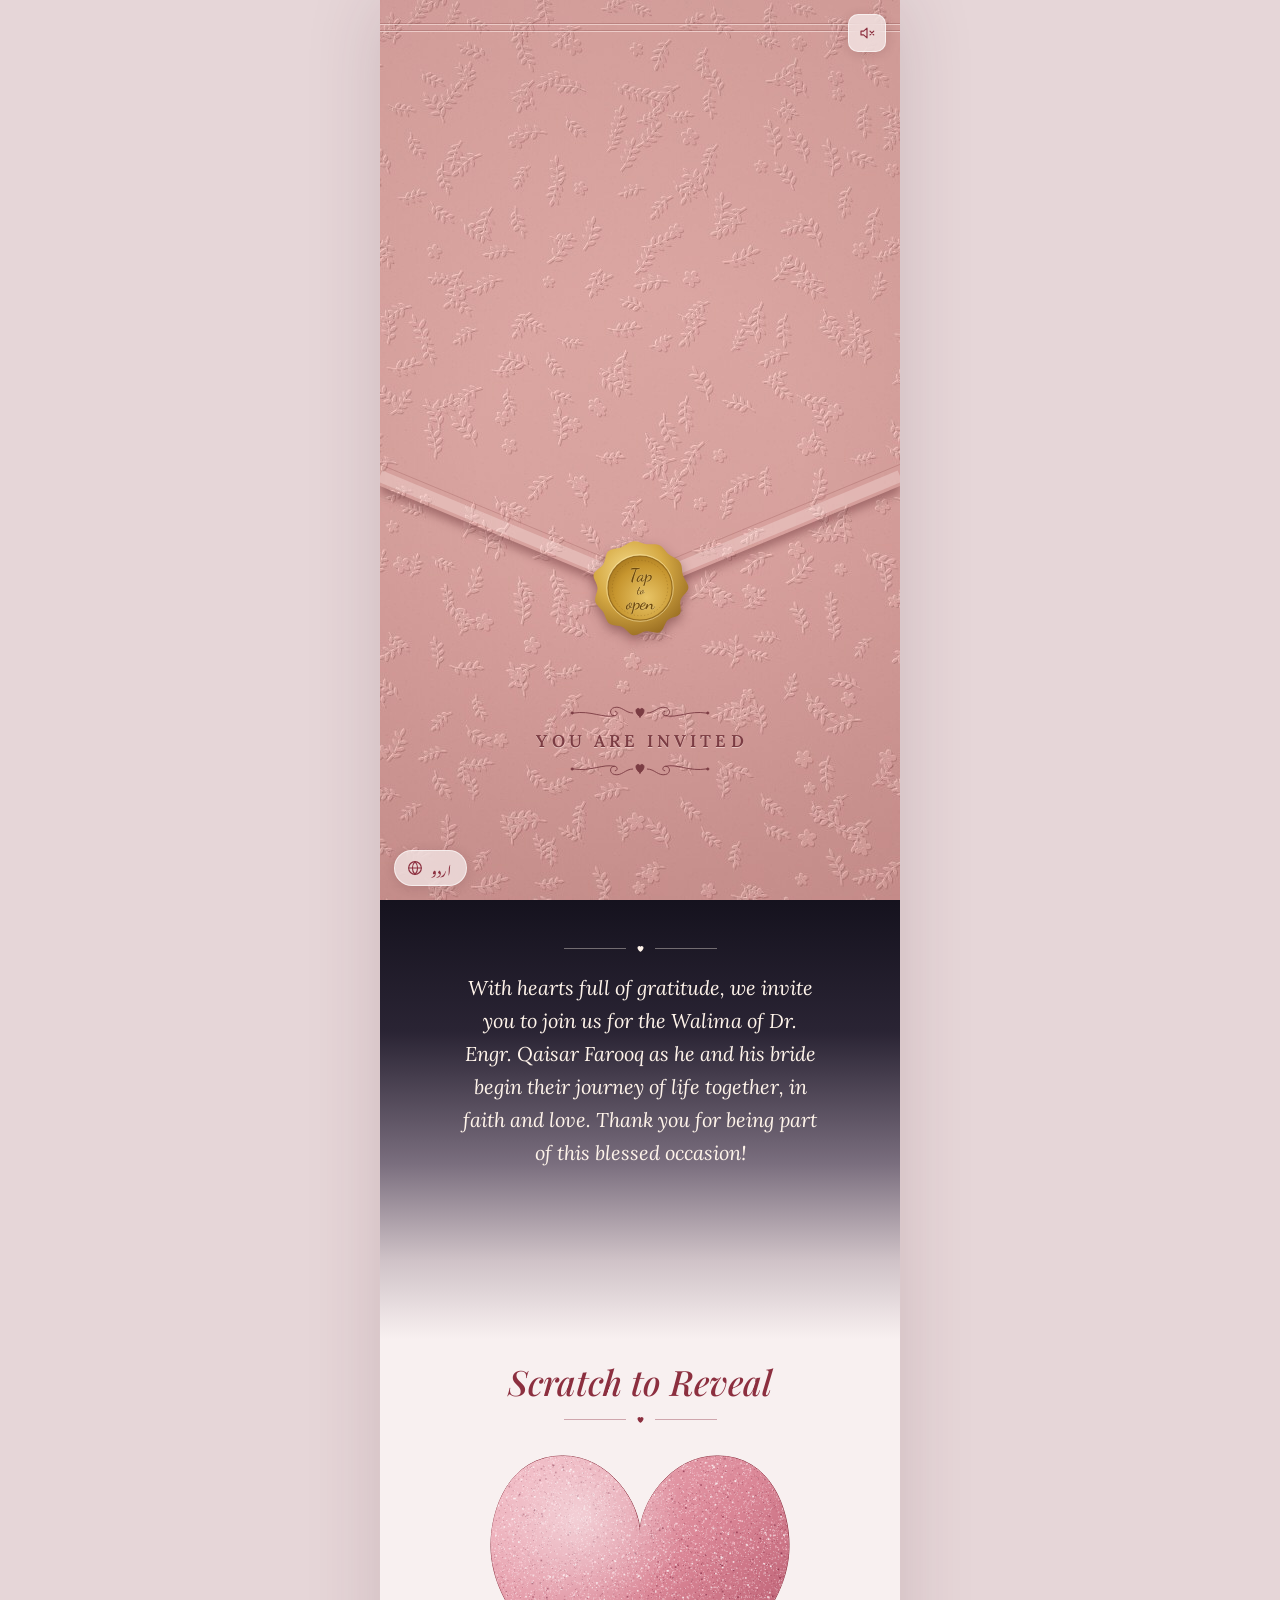
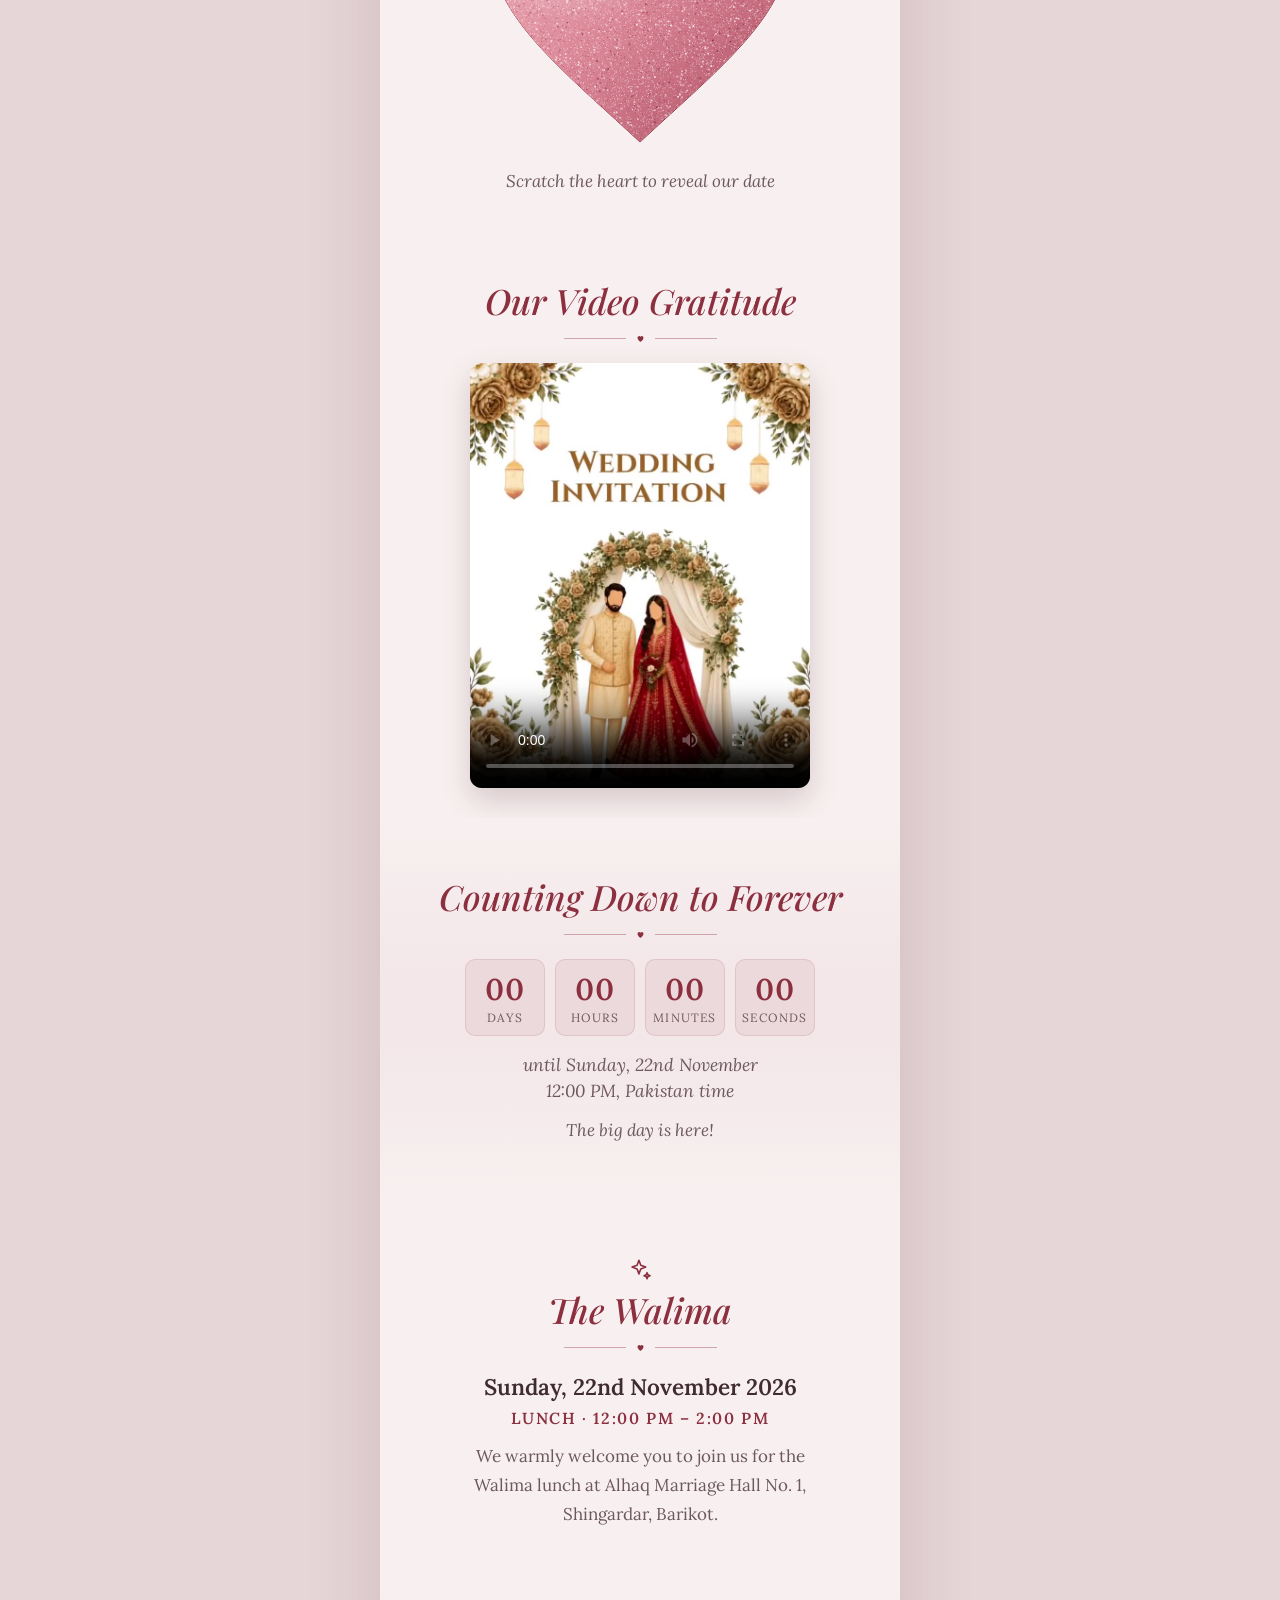
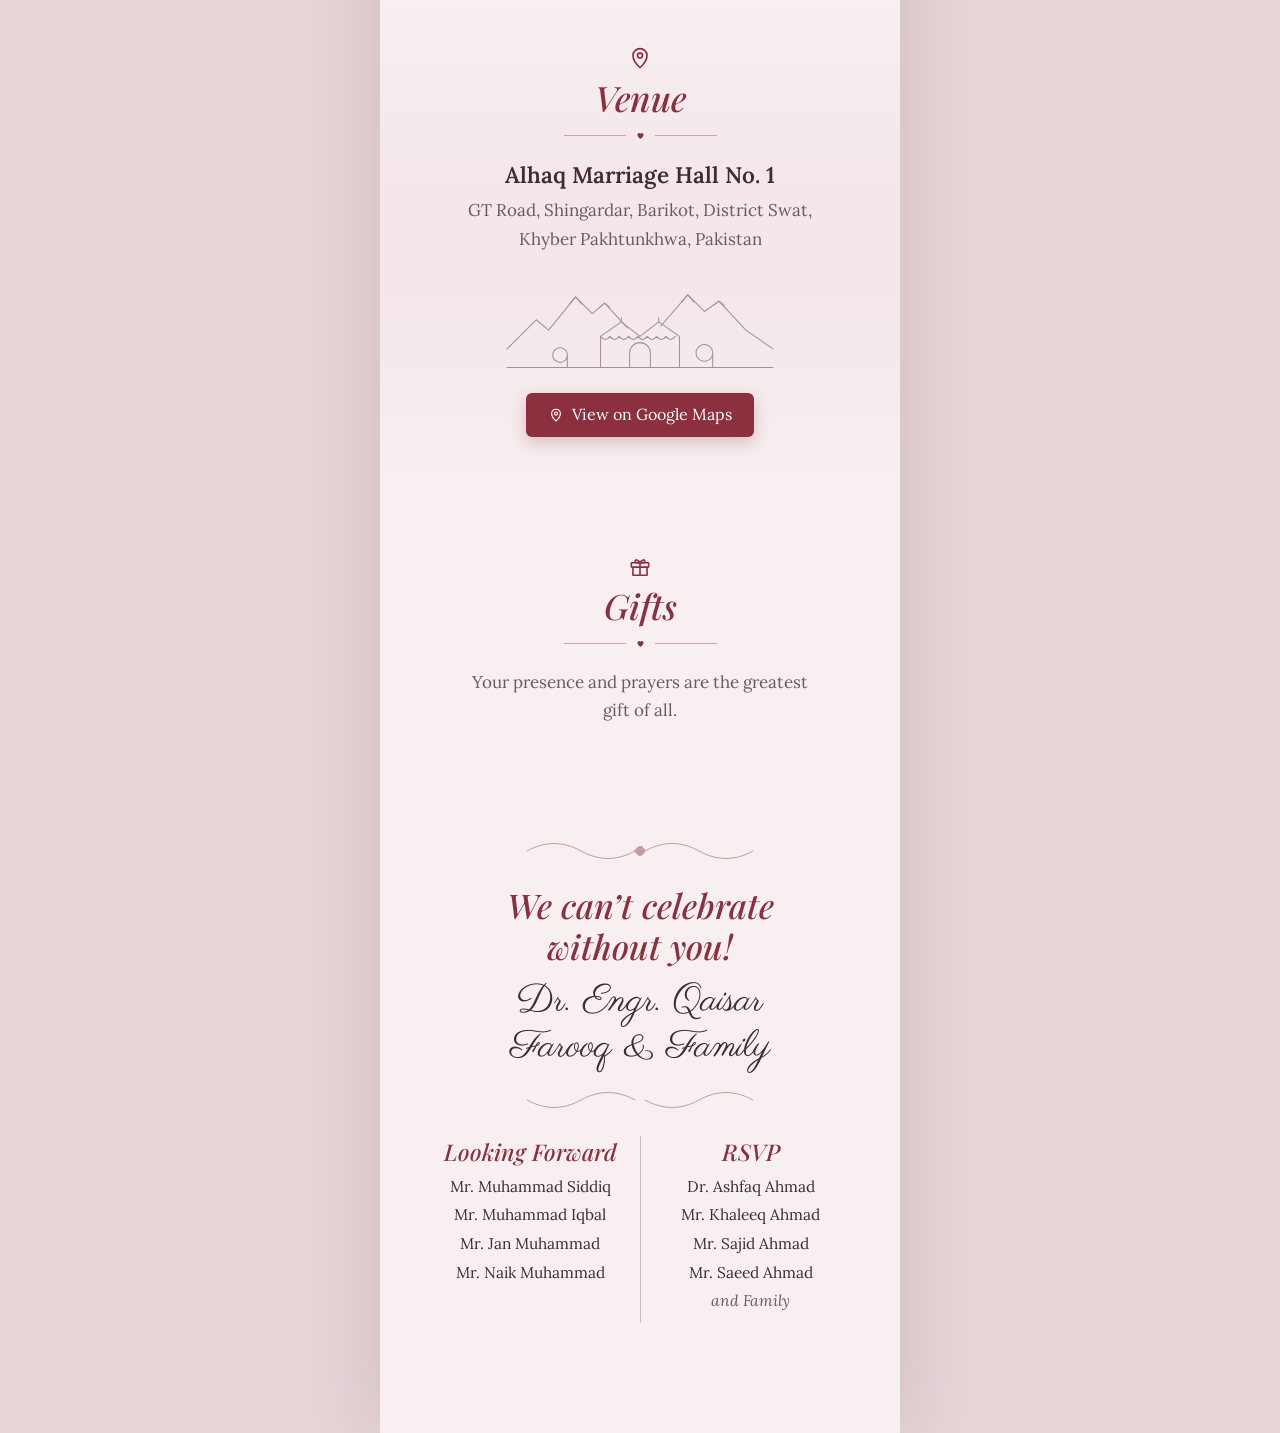
==== commit 2085a658: "Walima invitation: closing names in Looking Forward / RSVP columns Two side-by-side columns replace " ====
--- a/walima/index.html
+++ b/walima/index.html
@@ -223,8 +223,14 @@
 .wave{display:block;width:230px;max-width:100%;height:24px;margin:0 auto;color:var(--wine);opacity:.45}
 .closing .sec-title{font-size:34px;margin:22px auto 4px;max-width:14ch}
 .closing .names{font-family:var(--f-names);font-size:38px;line-height:1.2;color:var(--ink);margin:12px auto 18px;max-width:11ch;text-wrap:balance}
-.kin{list-style:none;margin:20px auto 0;padding:0;max-width:330px;font-size:16.5px;line-height:1.75;color:var(--ink)}
-.kin li span{color:var(--ink-soft);font-style:italic}
+.kin{display:grid;grid-template-columns:1fr 1fr;margin:24px auto 0;max-width:440px;color:var(--ink)}
+@media (max-width:480px){.kin{margin-inline:-14px}}
+.kcol{padding:2px 6px 4px}
+.kcol+.kcol{border-inline-start:1px solid rgba(140,47,63,.28)}
+.kcol h3{font-family:var(--f-script);font-style:italic;font-weight:500;font-size:clamp(19px,5.4vw,23px);line-height:1.2;color:var(--wine);margin:0 0 10px;white-space:nowrap}
+.kcol ul{list-style:none;margin:0;padding:0;font-size:clamp(13px,3.75vw,15.5px);line-height:1.4}
+.kcol li{margin:0 0 7px;text-wrap:balance}
+.kcol li.fam{font-style:italic;color:var(--ink-soft)}
 
 /* floating controls */
 .fab{position:fixed;z-index:200;display:inline-flex;align-items:center;justify-content:center;gap:7px;border:1px solid rgba(255,255,255,.6);background:rgba(255,255,255,.6);-webkit-backdrop-filter:blur(8px);backdrop-filter:blur(8px);color:var(--wine);font-family:var(--f-serif);font-size:13.5px;cursor:pointer;box-shadow:0 2px 12px rgba(60,20,30,.14)}
@@ -265,8 +271,12 @@
 .ur .env-invited span{letter-spacing:0;font-size:19px;padding-left:0;line-height:2}
 .ur .btn,.ur .scratch-hint,.ur .count-note{font-family:var(--f-urdu);font-style:normal;line-height:2}
 .ur .closing .names{font-family:var(--f-urdu);font-size:24px;line-height:2;max-width:none}
-.ur .kin{font-family:var(--f-urdu);font-size:16px;line-height:2.3}
-.ur .kin li span{font-style:normal}
+.ur .kin{font-family:var(--f-urdu)}
+.ur .kcol h3{font-family:var(--f-urdu);font-style:normal;font-weight:600;font-size:21px;white-space:normal;line-height:2;margin-bottom:4px}
+.ur .kcol ul{font-size:15px;line-height:2.1}
+.ur .kin{margin-inline:auto}
+.ur .kcol li{margin-bottom:2px}
+.ur .kcol li.fam{font-style:normal}
 
 @media (prefers-reduced-motion:reduce){
   *,*::before,*::after{animation-duration:.01ms!important;animation-iteration-count:1!important;transition-duration:.01ms!important}
@@ -390,7 +400,7 @@
     <h2 class="sec-title" data-i18n="ui.closing"></h2>
     <p class="names" data-i18n="cfg.couple"></p>
     <svg class="wave" viewBox="0 0 230 24" fill="none" stroke="currentColor" stroke-width="1" stroke-linecap="round" aria-hidden="true"><path d="M2 12c18 10 36 10 54 0s36-10 54 0M120 12c18 10 36 10 54 0s36-10 54 0"/></svg>
-    <ul class="kin" id="kin"></ul>
+    <div class="kin" id="kin"></div>
   </section>
 </div>
 
@@ -483,17 +493,14 @@
     maps:    "https://share.google/iaLVhLQyBopuPhD9q"
   },
   gifts: { en: "Your presence and prayers are the greatest gift of all.", ur: "آپ کی شرکت اور دعائیں ہی ہمارے لیے سب سے قیمتی تحفہ ہیں۔" },
-  kin: [                                // listed under "& Family" at the end: [name, relation]
-    { en: ["Dr. Ashfaq Ahmad", "Brother"],    ur: ["ڈاکٹر اشفاق احمد", "بھائی"] },
-    { en: ["Mr. Khaleeq Ahmad", "Brother"],   ur: ["جناب خلیق احمد", "بھائی"] },
-    { en: ["Mr. Saeed Ahmad", "Brother"],     ur: ["جناب سعید احمد", "بھائی"] },
-    { en: ["Mr. Muhammad Iqbal", "Uncle"],    ur: ["جناب محمد اقبال", "چچا"] },
-    { en: ["Mr. Jan Muhammad", "Mamoo"],      ur: ["جناب جان محمد", "ماموں"] },
-    { en: ["Mr. Naik Muhammad", "Mamoo"],     ur: ["جناب نیک محمد", "ماموں"] },
-    { en: ["Mr. Fazal Subhan", "Mamoo"],      ur: ["جناب فضل سبحان", "ماموں"] },
-    { en: ["Mr. Tahir Muhammad", "Cousin"],   ur: ["جناب طاہر محمد", "کزن"] },
-    { en: ["Dr. Shafeeq Ahmad", "Cousin"],    ur: ["ڈاکٹر شفیق احمد", "کزن"] },
-    { en: ["Mr. Irshad Ahmad", ""],           ur: ["جناب ارشاد احمد", ""] }
+  kin: [                                // two columns at the end: heading, names, closing line
+    { head: { en: "Looking Forward", ur: "چشم براہ" },
+      names: { en: ["Mr. Muhammad Siddiq", "Mr. Muhammad Iqbal", "Mr. Jan Muhammad", "Mr. Naik Muhammad"],
+               ur: ["جناب محمد صدیق", "جناب محمد اقبال", "جناب جان محمد", "جناب نیک محمد"] } },
+    { head: { en: "RSVP", ur: "عرض گزار" },
+      names: { en: ["Dr. Ashfaq Ahmad", "Mr. Khaleeq Ahmad", "Mr. Sajid Ahmad", "Mr. Saeed Ahmad"],
+               ur: ["ڈاکٹر اشفاق احمد", "جناب خلیق احمد", "جناب ساجد احمد", "جناب سعید احمد"] },
+      tail: { en: "and Family", ur: "اور اہلِ خانہ" } }
   ],
   photo: "",                            // optional: image URL to show instead of the monogram wreath
   video: "invitation-v4.mp4",           // optional: video file shown in place of the wreath
@@ -573,7 +580,7 @@
       else if (lang === 'en' && el.classList.contains('name')) el.innerHTML = esc(v).replace(/(^|\s)([A-Z])/g, '$1<span class="cap">$2</span>');
       else el.textContent = v;
     });
-    $('#kin').innerHTML = CONFIG.kin.map(k => { const [n, r] = k[lang] || k.en; return `<li>${esc(n)}${r ? ` <span>(${esc(r)})</span>` : ''}</li>`; }).join('');
+    $('#kin').innerHTML = CONFIG.kin.map(c => `<div class="kcol"><h3>${esc(pick(c.head))}</h3><ul>${(c.names[lang] || c.names.en).map(n => `<li>${esc(n)}</li>`).join('')}${c.tail ? `<li class="fam">${esc(pick(c.tail))}</li>` : ''}</ul></div>`).join('');
     $('#langLbl').textContent = pick(UI.lang);
     $('#langLbl').className = lang === 'en' ? 'lbl-ur' : '';
     $('#langBtn').setAttribute('aria-label', lang === 'en' ? 'Switch to Urdu' : 'Switch to English');
